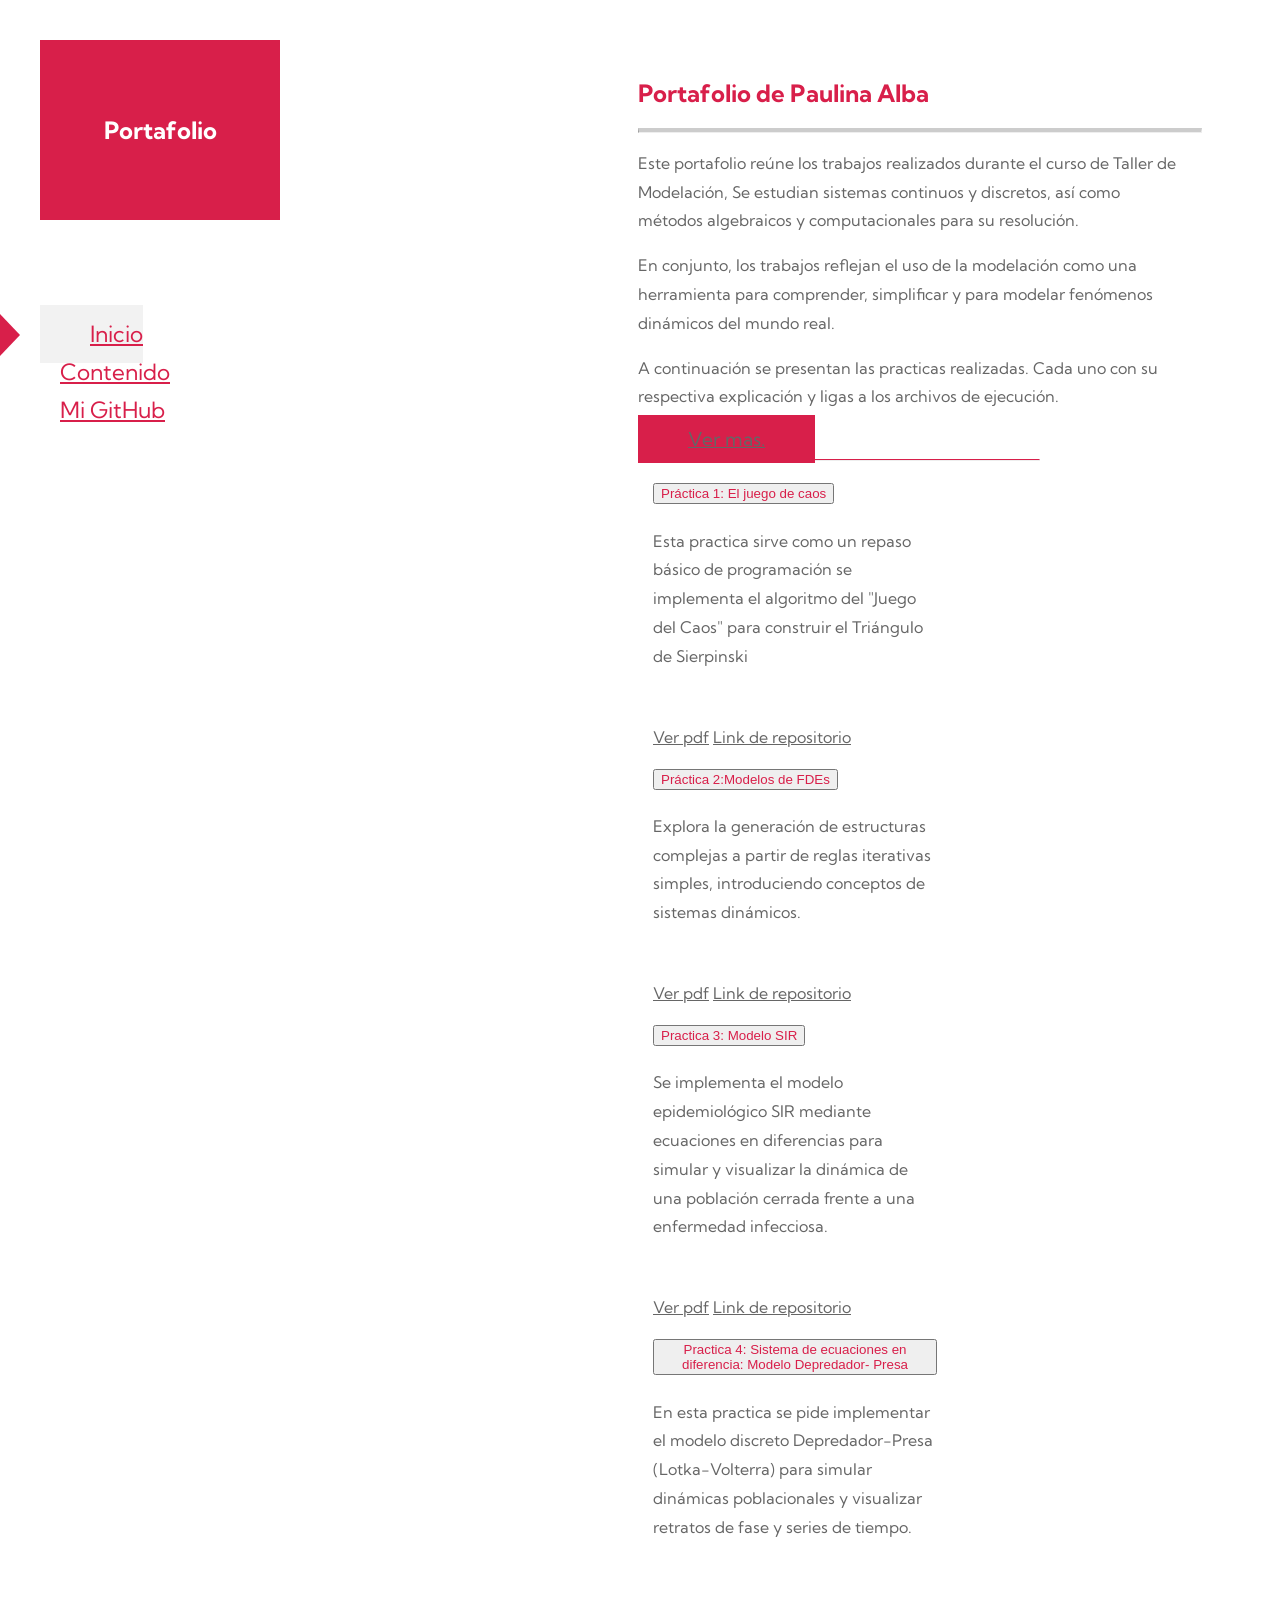
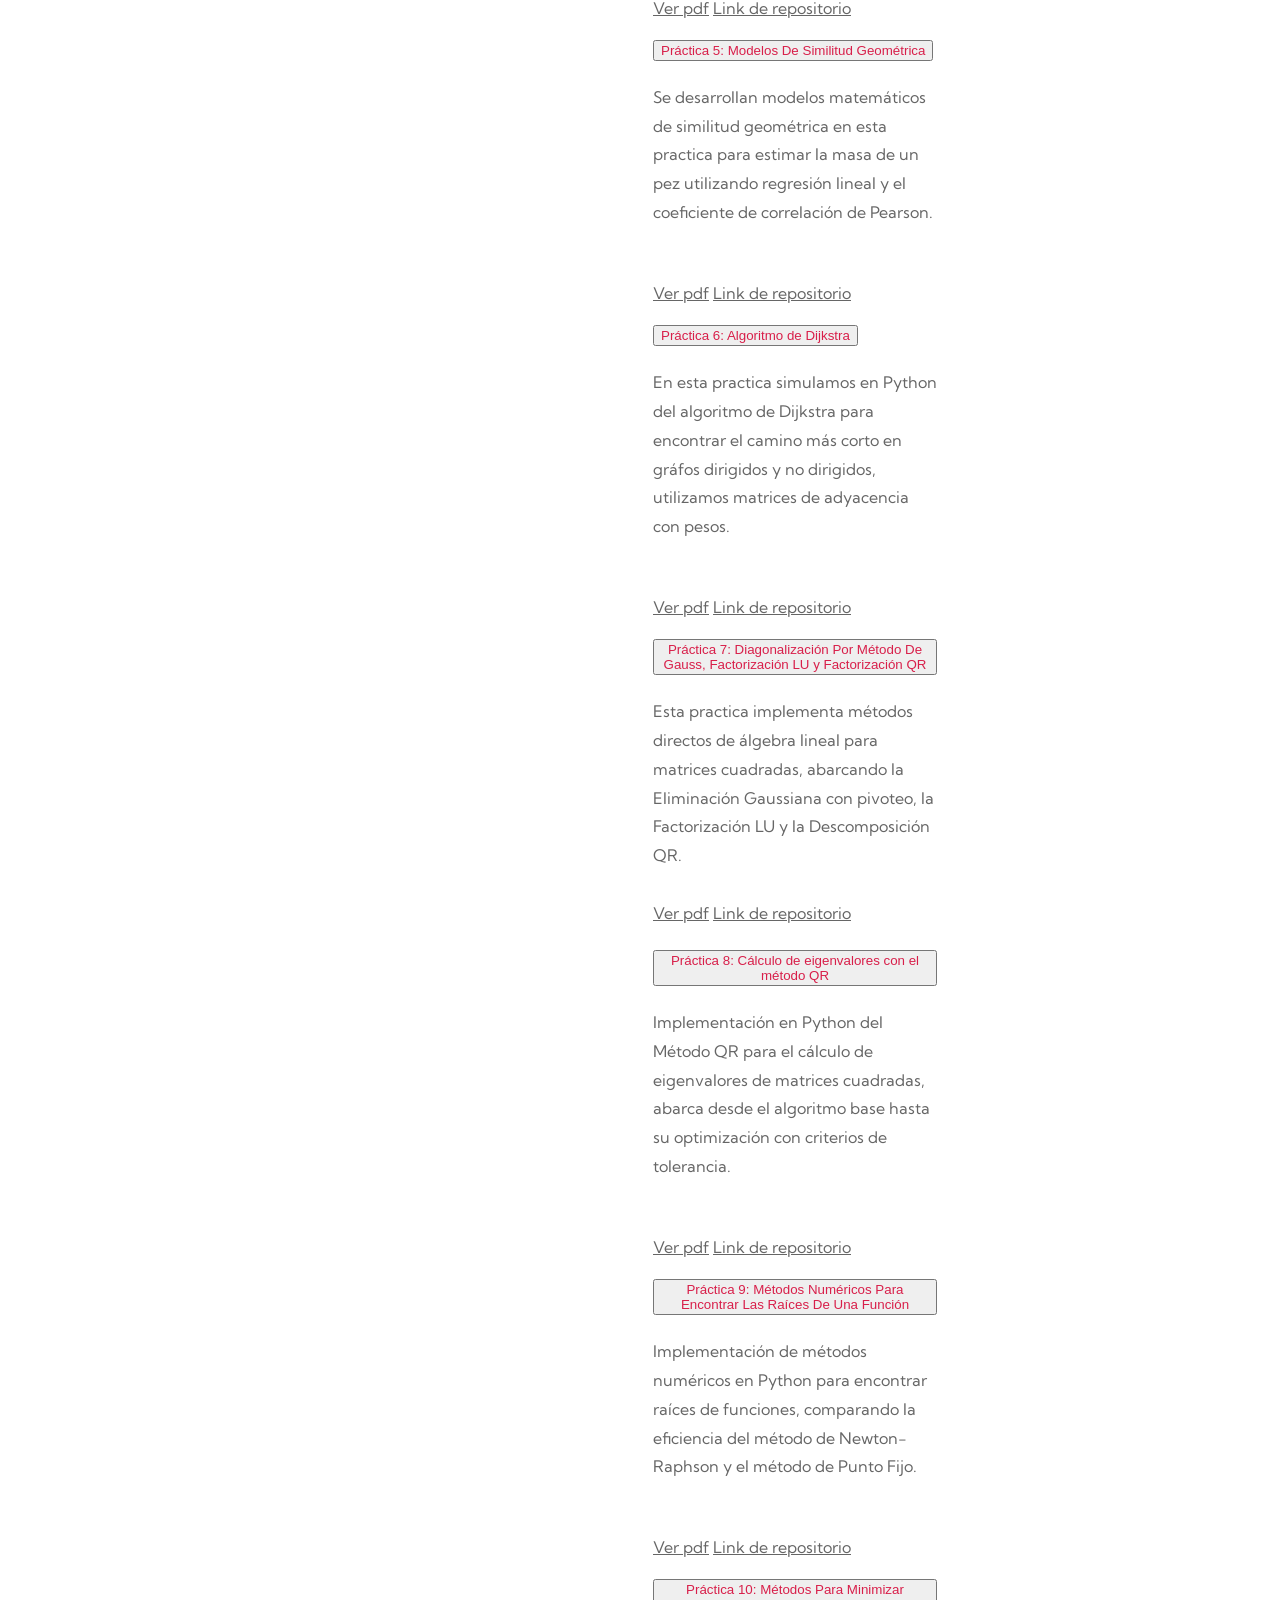
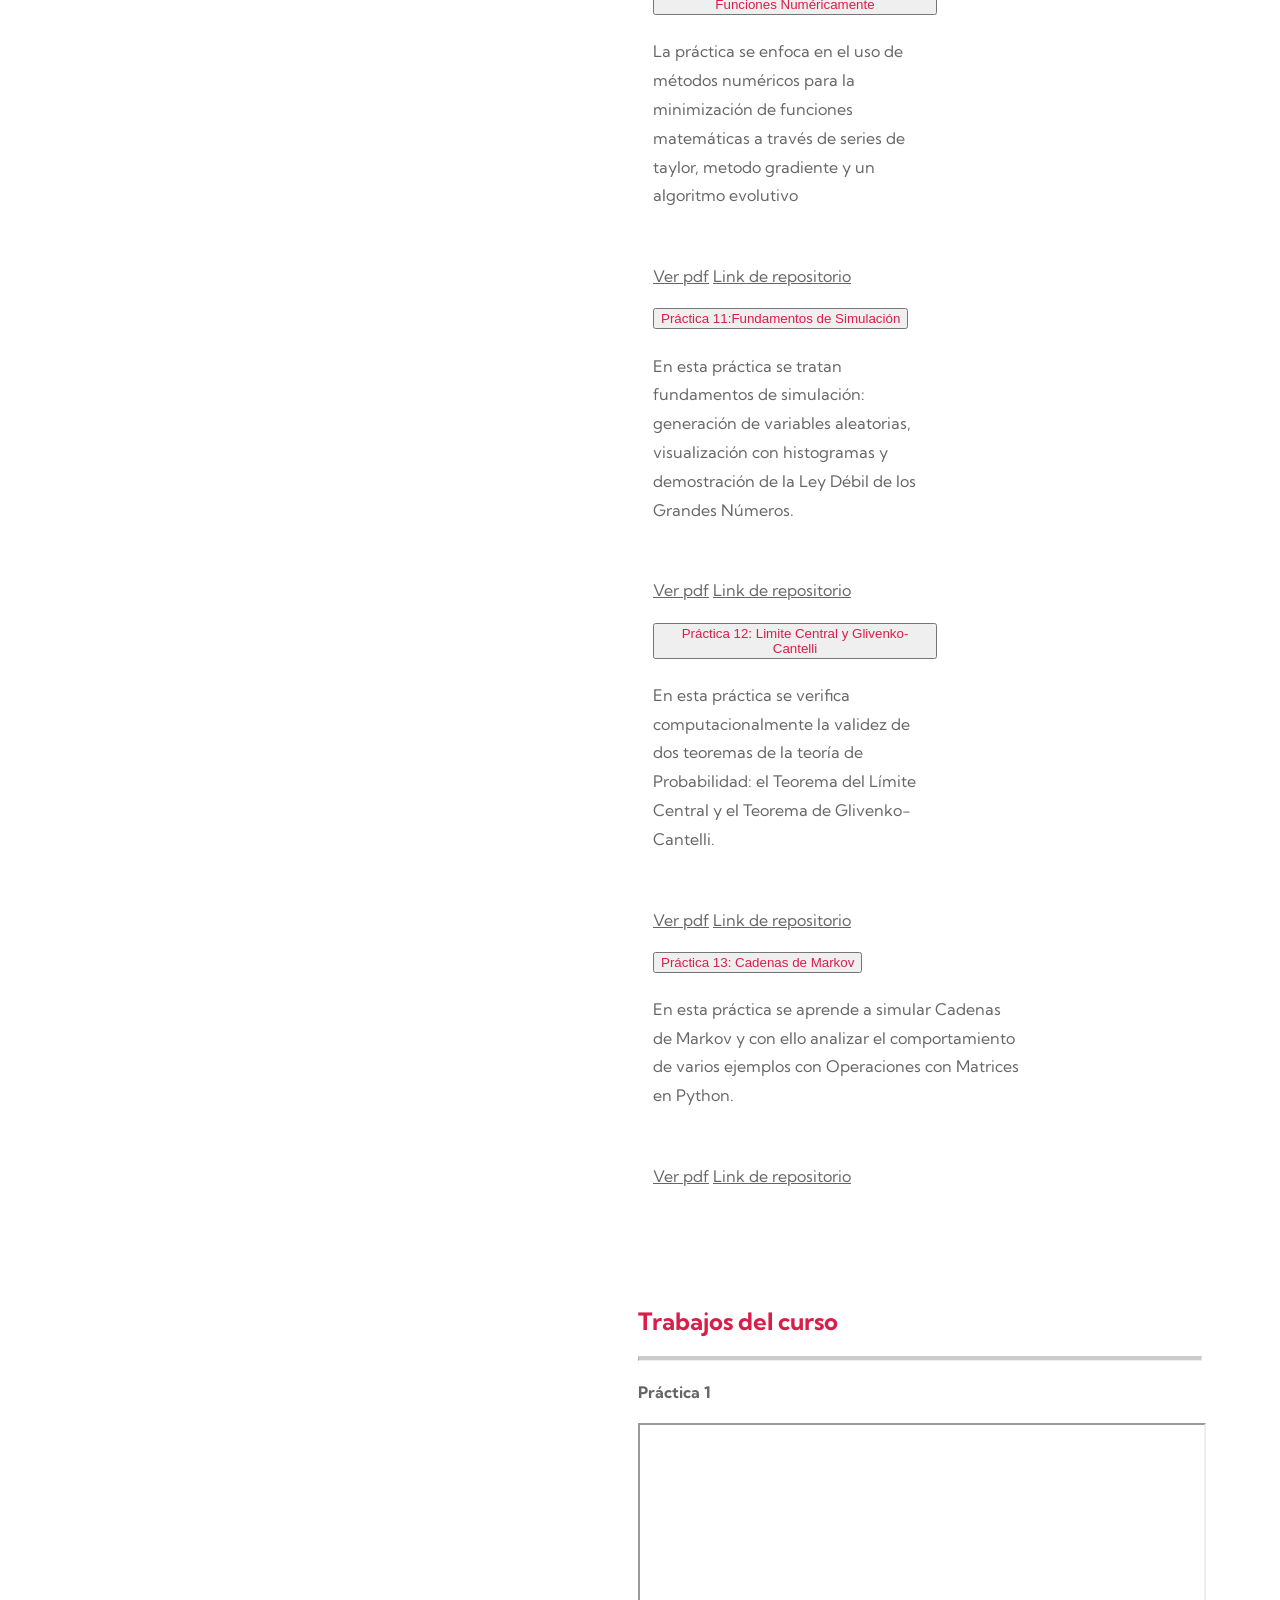
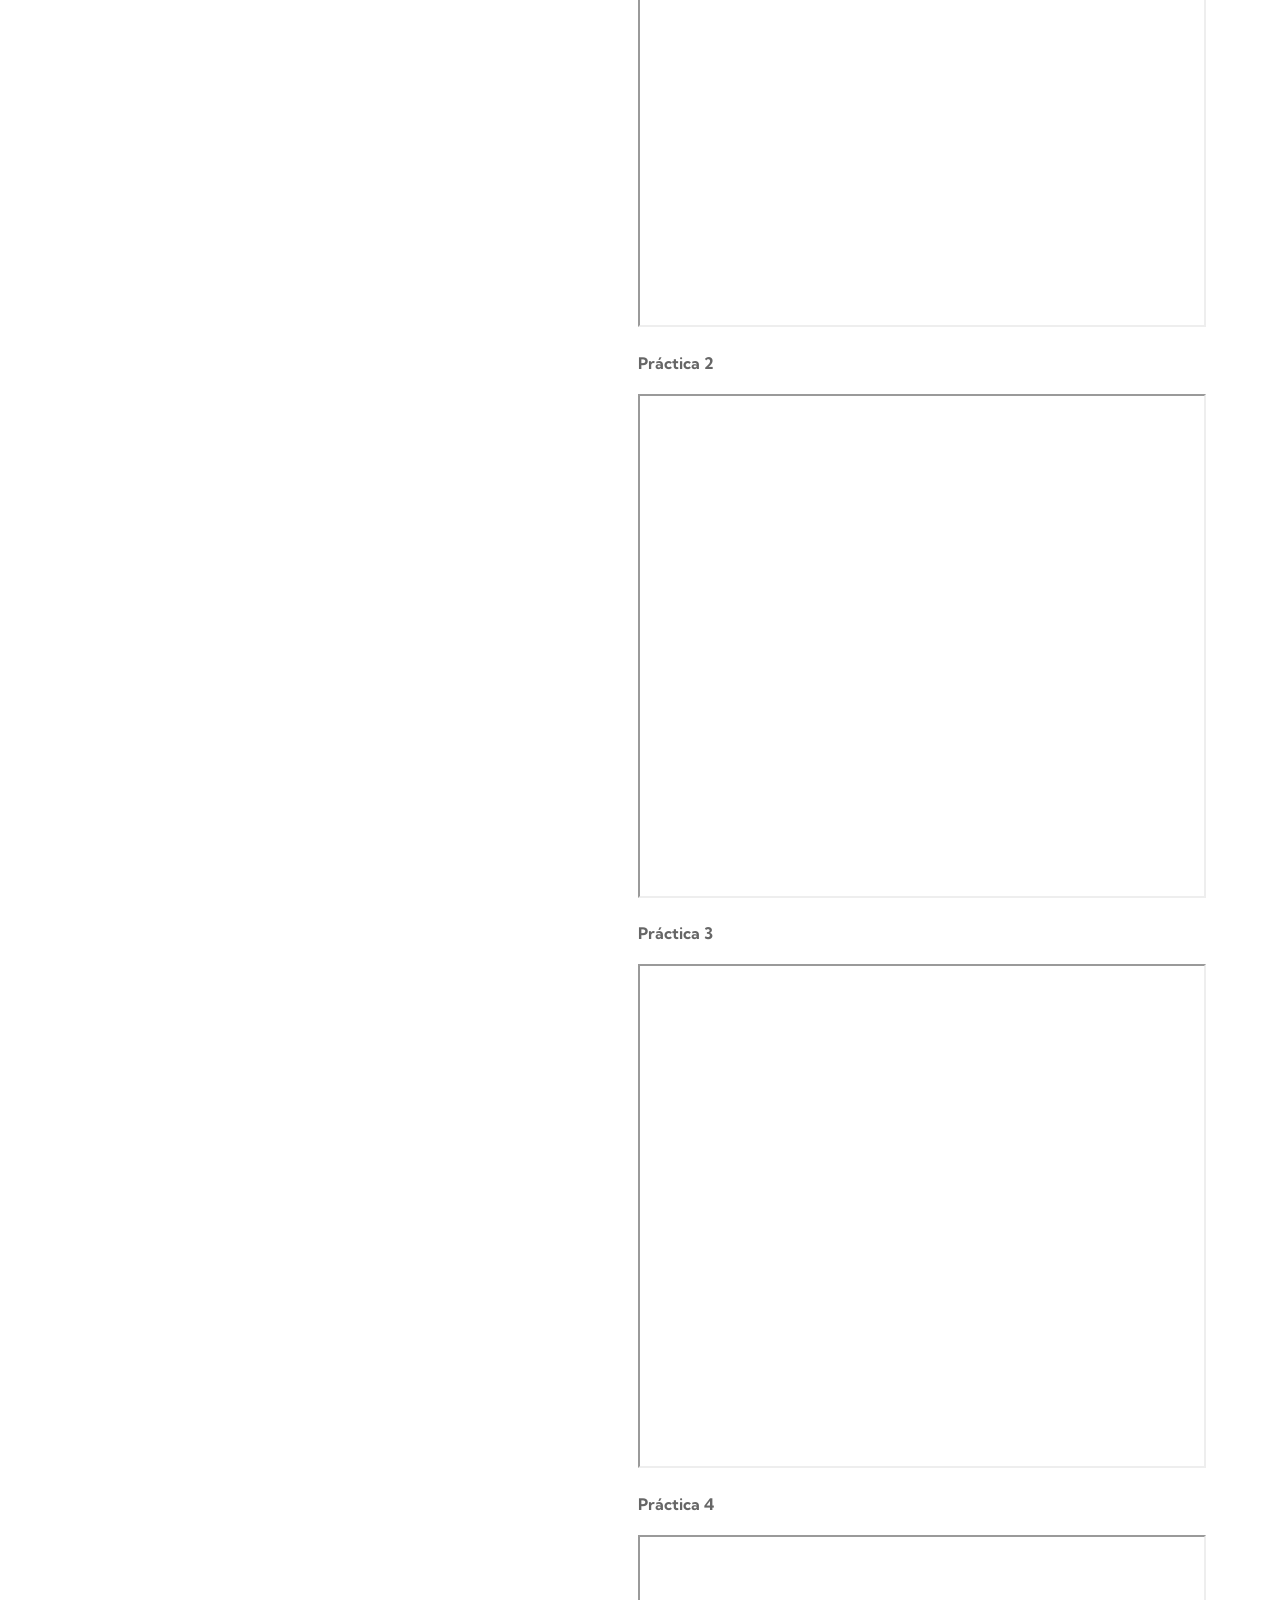
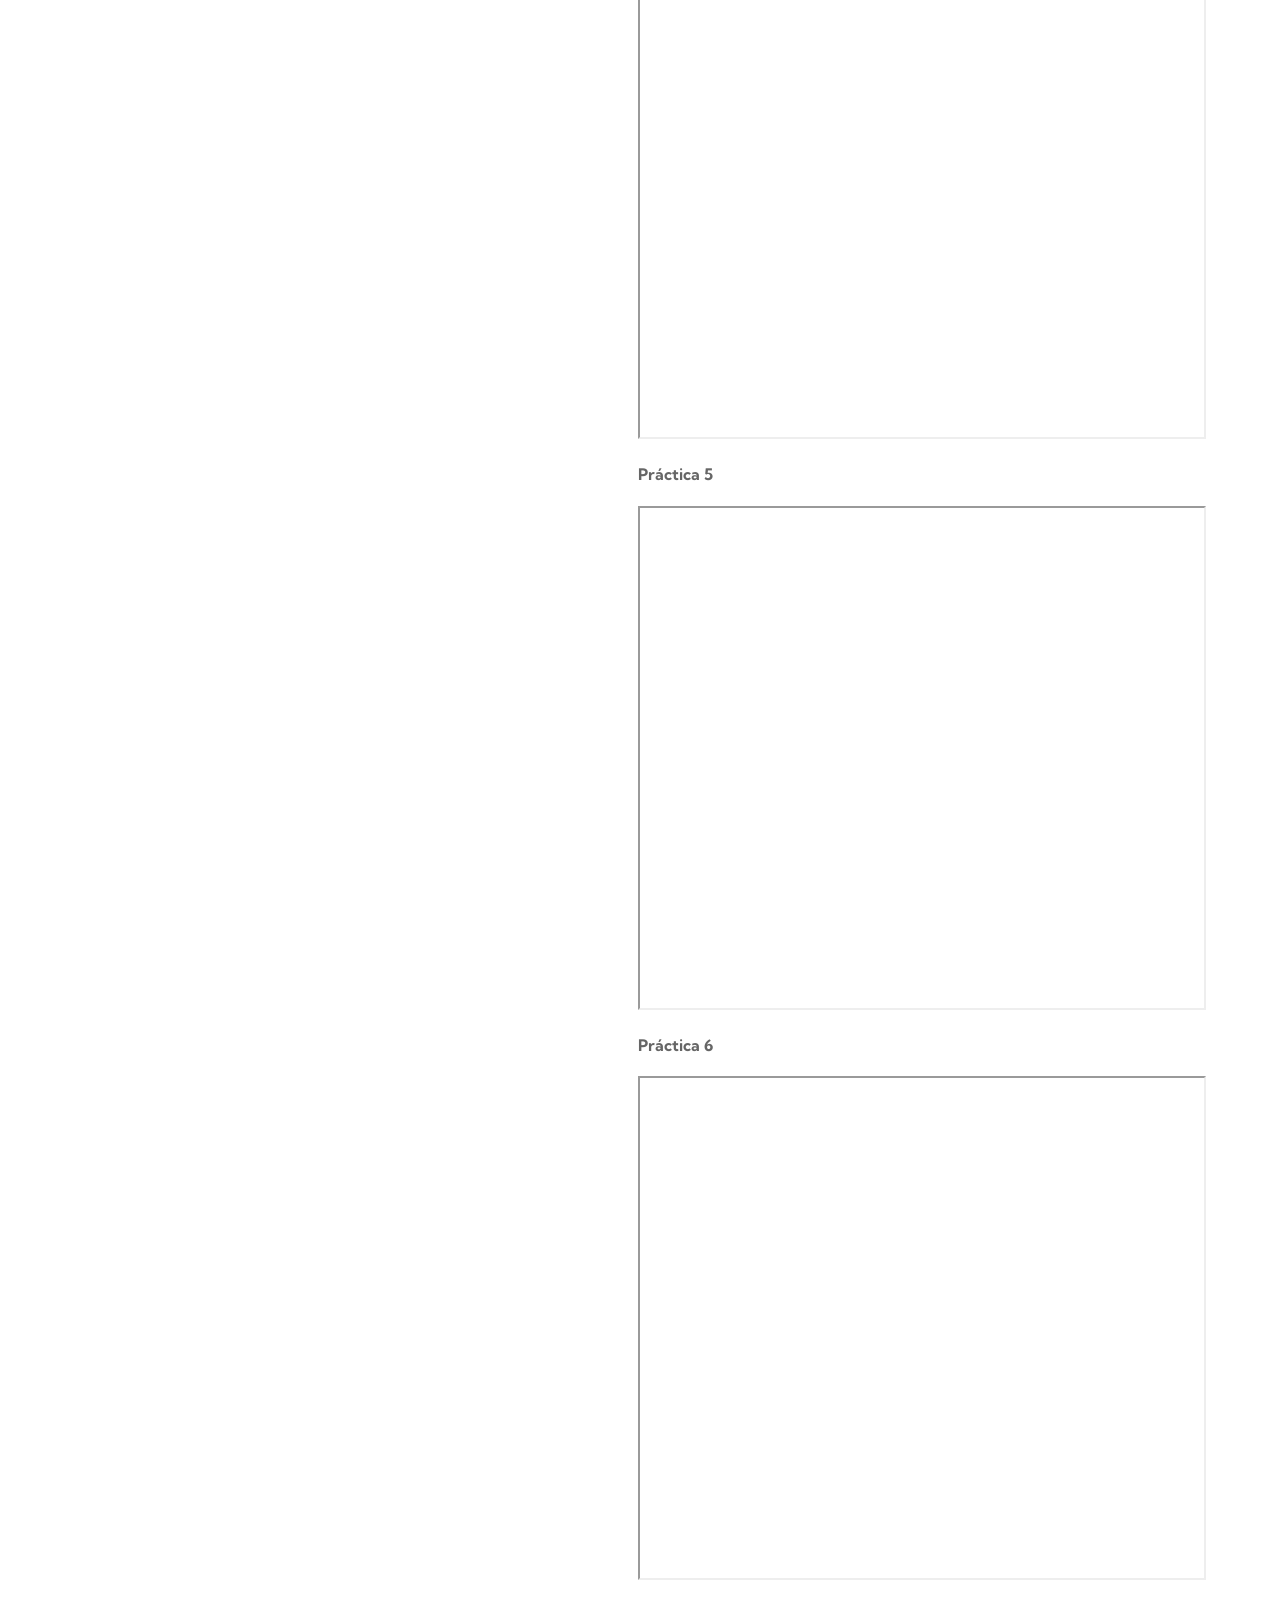
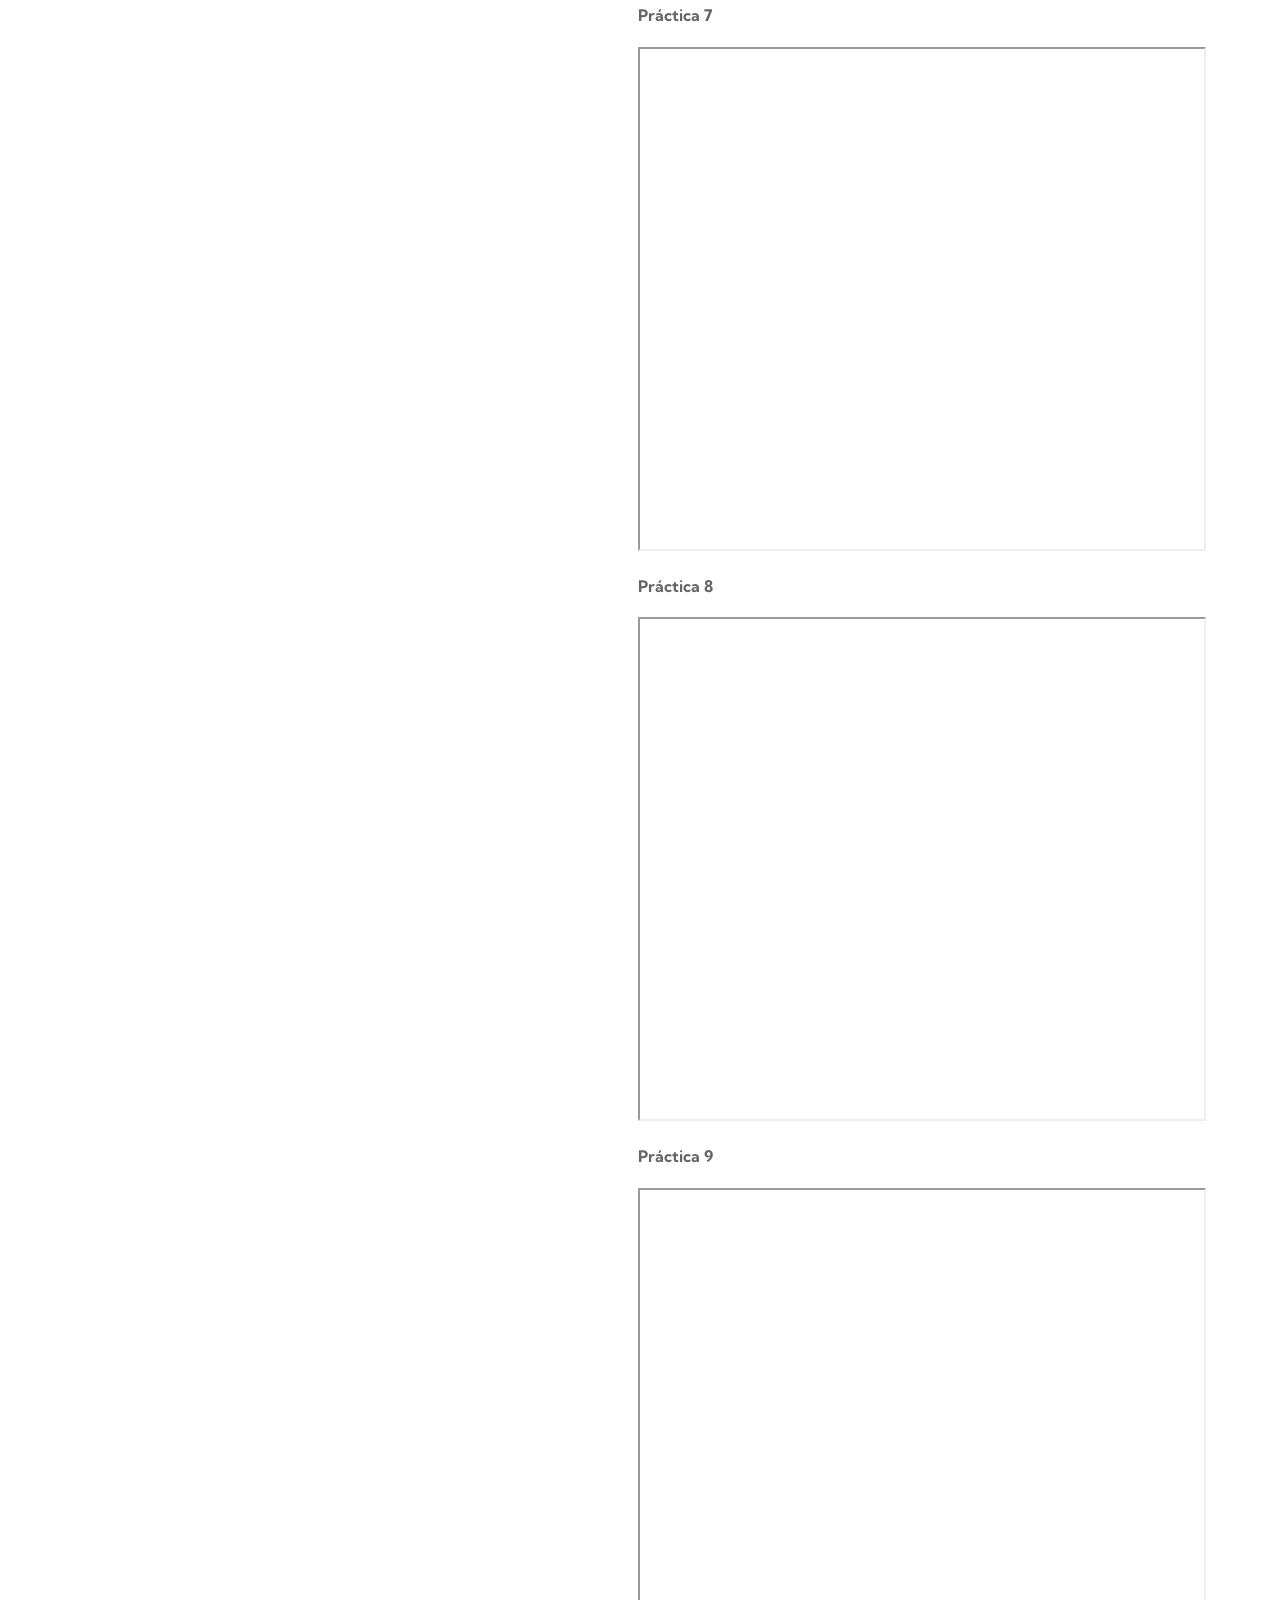
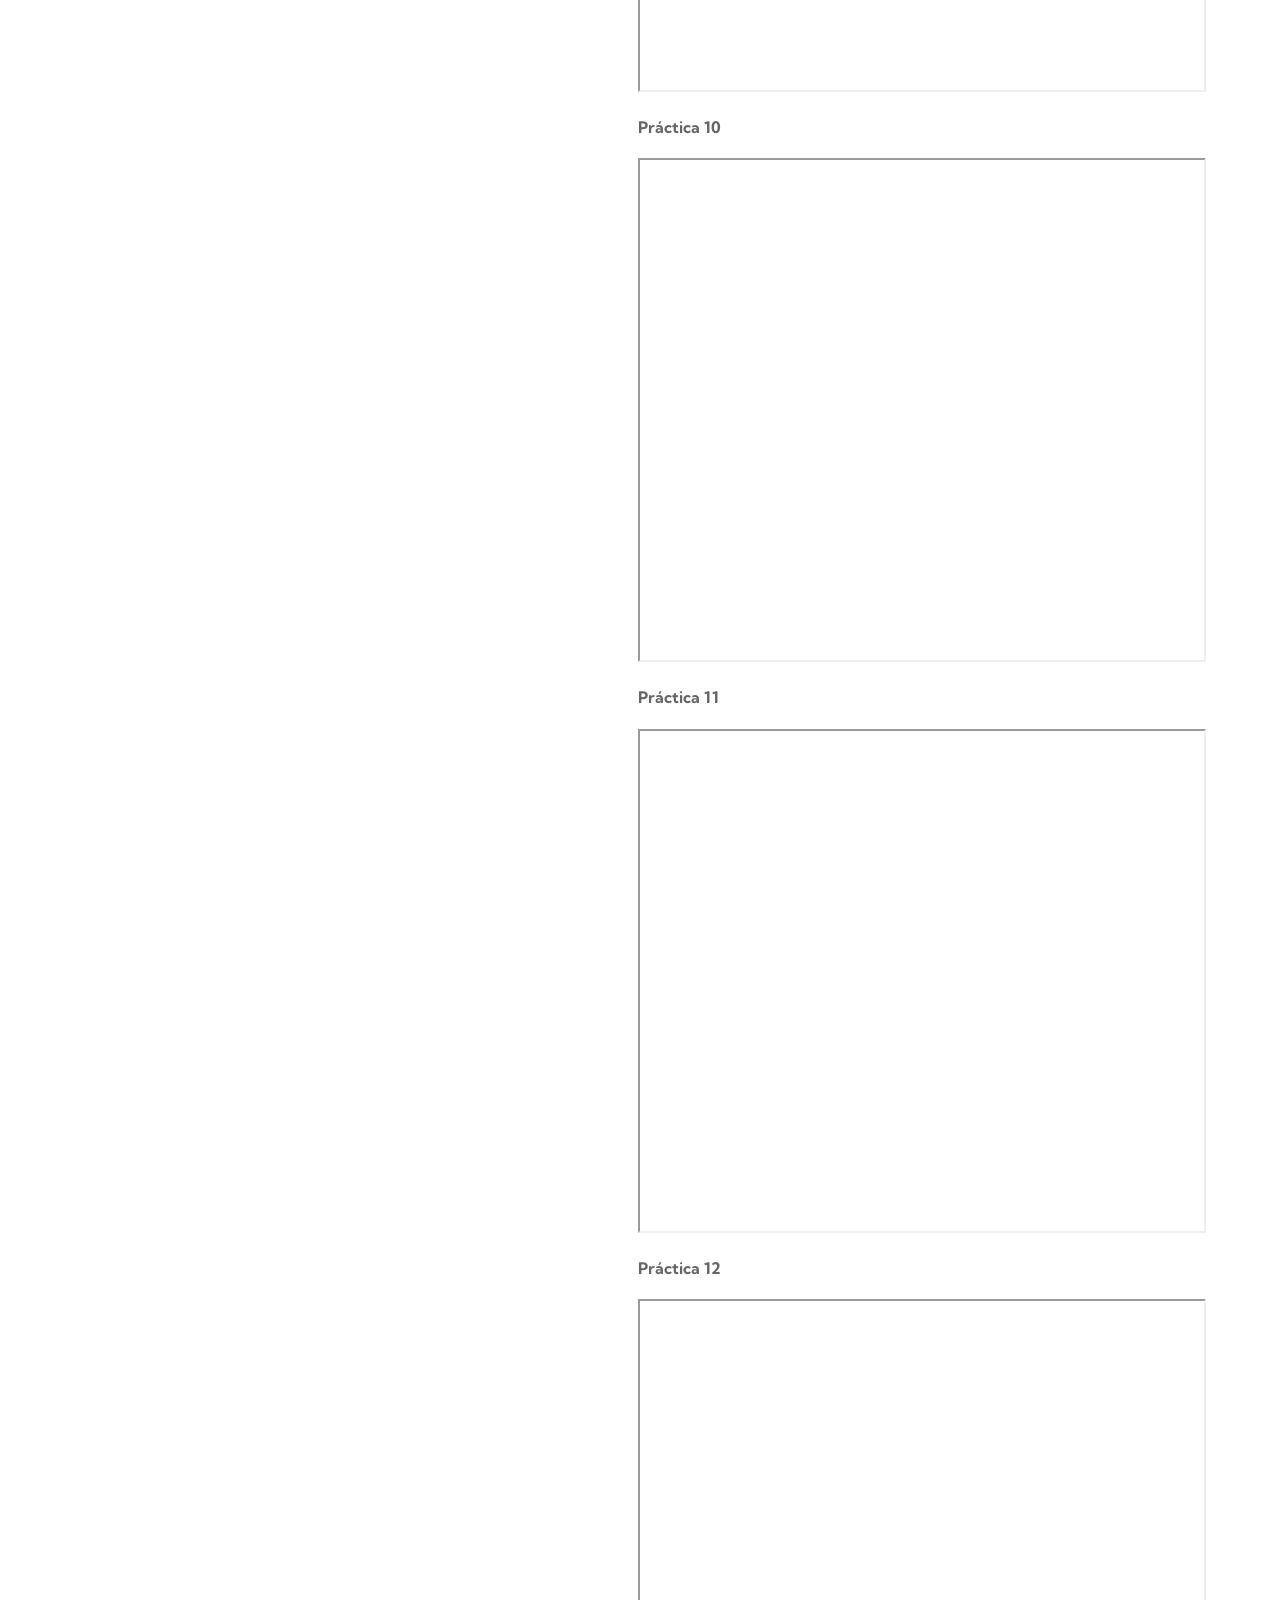
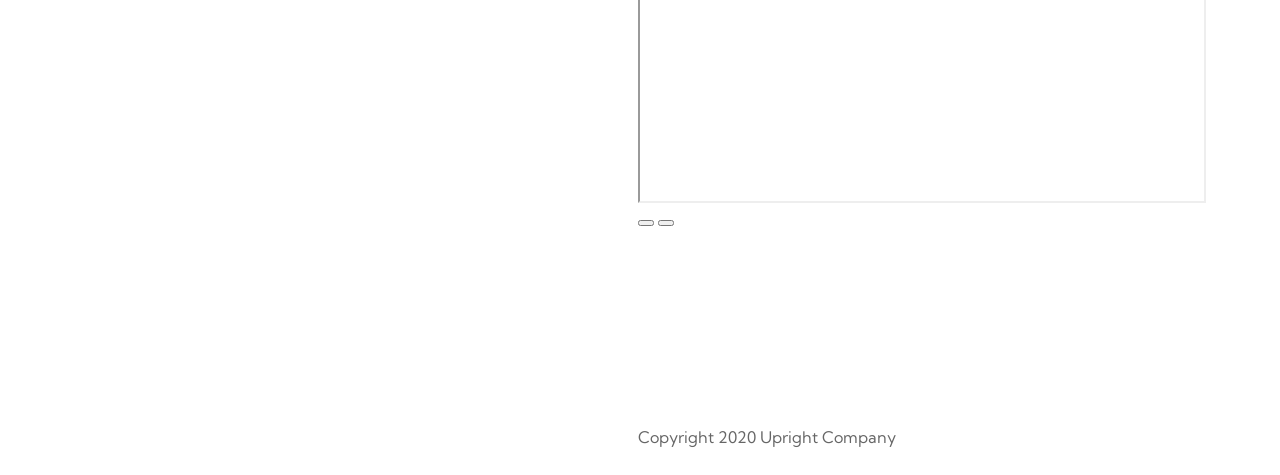
==== index.html @ 5f6e5b9b "Merge branch 'main' of https://github.com/albapaulina150-crypto/Portafolio_2026" ====
<!DOCTYPE html>
<html lang="en">
<head>
    <meta charset="UTF-8">
    <meta name="viewport" content="width=device-width, initial-scale=1.0">
    <title>Portafolio - Paulina Alba</title>
    <link href="https://fonts.googleapis.com/css2?family=Kumbh+Sans&display=swap" rel="stylesheet"> <!-- https://fonts.google.com/specimen/Kumbh+Sans -->
    <link rel="stylesheet" href="fontawesome/css/all.min.css">  <!-- https://fontawesome.com/-->  
    <link rel="stylesheet" href="magnific-popup.css">       <!-- https://dimsemenov.com/plugins/magnific-popup/ -->
    <link rel="stylesheet" href="bootstrap.min.css">        <!-- https://getbootstrap.com/ -->
    <link rel="stylesheet" href="slick/slick.min.css">          <!-- https://kenwheeler.github.io/slick/ -->
    <link rel="stylesheet" href="slick/slick-theme.css">
    <link rel="stylesheet" href="templatemo-upright.css">
<!--
    
TemplateMo 555 Upright

https://templatemo.com/tm-555-upright

-->
</head>
<body>    
    <div class="container-fluid">
        <div class="row">
            <!-- Leftside bar -->
            <div id="tm-sidebar" class="tm-sidebar"> 
                <nav class="tm-nav">
                    <button class="navbar-toggler" type="button" aria-label="Toggle navigation">
                        <i class="fas fa-bars"></i>
                    </button>
                    <div>
                        <div class="tm-brand-box">
                            <h1 class="tm-brand">Portafolio</h1>
                        </div>                
                        <ul id="tm-main-nav">
                            <li class="nav-item">                                
                                <a href="#home" class="nav-link current">
                                    <div class="triangle-right"></div>
                                    <i class="fas fa-home nav-icon"></i>
                                    Inicio
                                </a>
                            </li>
                            <li class="nav-item">
                                <a href="#about" class="nav-link">
                                    <div class="triangle-right"></div>
                                    <i class="fas fa-user-friends nav-icon"></i>
                                    Contenido
                                </a>
                            </li>                           
                            <li class="nav-item">
                                <a href="https://github.com/albapaulina150-crypto" class="nav-link external" target="_parent" rel="sponsored">
                                    <div class="triangle-right"></div>
                                    <i class="fas fa-external-link-alt nav-icon"></i>
                                    Mi GitHub
                                </a>
                            </li>
                        </ul>
                    </div>
                   
                </nav>
            </div>
            
            <div class="tm-main">
                <!-- Home section -->
                <div class="tm-section-wrap">
                    <div class="tm-parallax" data-parallax="scroll" data-image-src="img-crochet.jpg"></div>                   
                    <section id="home" class="tm-section">
                        <h2 class="tm-text-primary">Portafolio de Paulina Alba</h2>
                        <hr class="mb-5">
                        <div class="row">
                            <div class="col-lg-6 tm-col-home mb-4">
                                <div class="tm-text-container">
                                                         
                                    <p>
                                        Este portafolio reúne los trabajos realizados durante el curso de Taller de Modelación, 
                                        Se estudian sistemas continuos y discretos, así como métodos algebraicos y computacionales para su resolución. 
                        
                                    </p>
                                    <p>
                                        En conjunto, los trabajos reflejan el uso de la modelación como una 
                                        herramienta para comprender, simplificar y para modelar fenómenos dinámicos del mundo real.
                                    </p>
                                </div>                                
                            </div>
                            <div class="col-lg-6 tm-col-home mb-4">
                                <div class="tm-text-container">
                                                                     
                                    <p>
                                       A continuación se presentan las practicas realizadas. 
                                       Cada uno con su respectiva explicación y ligas a los archivos de ejecución.
                                
                                    </p>
                                    <div class="text-right">
                                        <a href="#about" class="btn btn-primary tm-btn-primary">Ver mas.</a>
                                    </div>                                    
                                </div>
                            </div>
                        </div>
                        <!-- Accordion/Prácticas -->
                        <hr class="tm-hr-short mb-5">
                        <div class="row tm-row-home">                            
                            <div class="tm-col-home tm-col-home-l">
                                <div id="accordion">
                                    <div class="card mb-4">
                                        <div class="card-body">
                                            
                                            <h5 class="card-title">
                                                <button class="btn p-0 tm-text-primary text-decoration-none shadow-none" 
                                                        data-bs-toggle="collapse" 
                                                        data-bs-target="#collapseOne" 
                                                        aria-expanded="false" 
                                                        aria-controls="collapseOne">
                                                    Práctica 1: El juego de caos
                                                </button>
                                            </h5>

                                            <div id="collapseOne" class="collapse">
                                                <p class="card-text">
                                                    Esta practica sirve como un repaso básico de programación se implementa el algoritmo del "Juego del Caos" 
                                                    para construir el Triángulo de Sierpinski
                                                </p>


                                                <br><br>

                                                <a href="#about" class="card-link">Ver pdf</a>
                                                <a href="https://github.com/albapaulina150-crypto/practica1_equipopau.git" target="_blank" class="card-link">Link de repositorio</a>
                                            </div>

                                        </div>
                                    </div>
                                                                        <div class="card mb-4">
                                        <div class="card-body">
                                            
                                            <h5 class="card-title">
                                                <button class="btn p-0 tm-text-primary text-decoration-none shadow-none" 
                                                        data-bs-toggle="collapse" 
                                                        data-bs-target="#collapseTwo" 
                                                        aria-expanded="false" 
                                                        aria-controls="collapseTwo">
                                                    Práctica 2:Modelos de FDEs
                                                </button>
                                            </h5>

                                            <div id="collapseTwo" class="collapse">
                                                <p class="card-text">
                                                    Explora la generación de estructuras complejas a partir de reglas iterativas simples, 
                                                    introduciendo conceptos de sistemas dinámicos.
                                                </p>


                                                <br><br>

                                                <a href="#about" class="card-link">Ver pdf</a>
                                                <a href="https://github.com/albapaulina150-crypto/practica02.git" target="_blank" class="card-link">Link de repositorio</a>
                                            </div>

                                        </div>
                                    </div>
                                                                        <div class="card mb-4">
                                        <div class="card-body">
                                            
                                            <h5 class="card-title">
                                                <button class="btn p-0 tm-text-primary text-decoration-none shadow-none" 
                                                        data-bs-toggle="collapse" 
                                                        data-bs-target="#collapseThree" 
                                                        aria-expanded="false" 
                                                        aria-controls="collapseThree">
                                                    Practica 3: Modelo SIR

                                                </button>
                                            </h5>

                                            <div id="collapseThree" class="collapse">
                                                <p class="card-text">
                                                    Se implementa el modelo epidemiológico SIR mediante ecuaciones en diferencias 
                                                    para simular y visualizar la dinámica de una población cerrada frente a una enfermedad infecciosa.
                                                </p>


                                                <br><br>

                                                <a href="#about" class="card-link">Ver pdf</a>
                                                <a href="https://github.com/albapaulina150-crypto/practica03_pauleosauljose.git" target="_blank" class="card-link">Link de repositorio</a>
                                            </div>

                                        </div>
                                    </div>
                                                                        <div class="card mb-4">
                                        <div class="card-body">
                                            
                                            <h5 class="card-title">
                                                <button class="btn p-0 tm-text-primary text-decoration-none shadow-none" 
                                                        data-bs-toggle="collapse" 
                                                        data-bs-target="#collapseFour" 
                                                        aria-expanded="false" 
                                                        aria-controls="collapseFour">
                                                    Practica 4: Sistema de ecuaciones en diferencia: Modelo Depredador- Presa

                                                </button>
                                            </h5>

                                            <div id="collapseFour" class="collapse">
                                                <p class="card-text">
                                                    En esta practica se pide implementar el modelo discreto Depredador-Presa (Lotka-Volterra) para simular dinámicas poblacionales y visualizar retratos de fase y series de tiempo.
                                                </p>


                                                <br><br>

                                                <a href="#about" class="card-link">Ver pdf</a>
                                                <a href="https://github.com/citlalminatzin/04-lotka-volterra-pau-leo-y-saul.git" target="_blank" class="card-link">Link de repositorio</a>
                                            </div>

                                        </div>
                                    </div>
                                                                        <div class="card mb-4">
                                        <div class="card-body">
                                            
                                            <h5 class="card-title">
                                                <button class="btn p-0 tm-text-primary text-decoration-none shadow-none" 
                                                        data-bs-toggle="collapse" 
                                                        data-bs-target="#collapseFive" 
                                                        aria-expanded="false" 
                                                        aria-controls="collapseFive">
                                                    Práctica 5: Modelos De Similitud Geométrica
                                                </button>
                                            </h5>

                                            <div id="collapseFive" class="collapse">
                                                <p class="card-text">
                                                   Se desarrollan modelos matemáticos de similitud geométrica en esta practica para estimar la masa de un pez
                                                    utilizando regresión lineal y el coeficiente de correlación de Pearson.
                                                </p>


                                                <br><br>

                                                <a href="#about" class="card-link">Ver pdf</a>
                                                <a href="https://github.com/citlalminatzin/05-go-fish-pau-leo-y-saul.git" target="_blank" class="card-link">Link de repositorio</a>
                                            </div>

                                        </div>
                                    </div>
                                                                        <div class="card mb-4">
                                        <div class="card-body">
                                            
                                            <h5 class="card-title">
                                                <button class="btn p-0 tm-text-primary text-decoration-none shadow-none" 
                                                        data-bs-toggle="collapse" 
                                                        data-bs-target="#collapseSix" 
                                                        aria-expanded="false" 
                                                        aria-controls="collapseSix">
                                                    Práctica 6: Algoritmo de Dijkstra
                                                </button>
                                            </h5>

                                            <div id="collapseSix" class="collapse">
                                                <p class="card-text">
                                                    En esta practica simulamos en Python del algoritmo de Dijkstra para encontrar el camino más corto en gráfos dirigidos y no dirigidos,
                                                     utilizamos matrices de adyacencia con pesos.
                                                </p>


                                                <br><br>

                                                <a href="#about" class="card-link">Ver pdf</a>
                                                <a href="https://github.com/citlalminatzin/06-dijkstra-equipo_mapache.git" target="" class="card-link">Link de repositorio</a>
                                            </div>

                                        </div>
                                    </div>
                                                                        <div class="card mb-4">
                                        <div class="card-body">
                                            <h5 class="card-title">
                                                <button class="btn p-0 tm-text-primary text-decoration-none shadow-none" 
                                                        data-bs-toggle="collapse" 
                                                        data-bs-target="#collapseSeven" 
                                                        aria-expanded="false" 
                                                        aria-controls="collapseSeven">
                                                    Práctica 7: Diagonalización Por Método De Gauss, Factorización LU y
                                                        Factorización QR
                                                </button>
                                            </h5>

                                            <div id="collapseSeven" class="collapse">
                                                <p class="card-text">
                                                    Esta practica implementa métodos directos de álgebra lineal para matrices cuadradas,
                                                     abarcando la Eliminación Gaussiana con pivoteo, la Factorización LU y la Descomposición QR.


                                                <br><br>

                                                <a href="#about" class="card-link">Ver pdf</a>
                                                <a href="https://github.com/citlalminatzin/07-linalg-equipo_mapache.git" target="_blank" class="card-link">Link de repositorio</a>
                                            </div>

                                        </div>
                                    </div>
                                                                        <div class="card mb-4">
                                        <div class="card-body">
                                            
                                            <h5 class="card-title">
                                                <button class="btn p-0 tm-text-primary text-decoration-none shadow-none" 
                                                        data-bs-toggle="collapse" 
                                                        data-bs-target="#collapseEight" 
                                                        aria-expanded="false" 
                                                        aria-controls="collapseEight">
                                                    Práctica 8: Cálculo de eigenvalores con el método QR
                                                </button>
                                            </h5>

                                            <div id="collapseEight" class="collapse">
                                                <p class="card-text">
                                                    
                                                    Implementación en Python del Método QR para el cálculo de eigenvalores de matrices cuadradas,
                                                     abarca desde el algoritmo base hasta su optimización con criterios de tolerancia.
                                                </p>


                                                <br><br>

                                                <a href="#about" class="card-link">Ver pdf</a>
                                                <a href="https://github.com/citlalminatzin/09-qr-equipo_mapache.git" target="_blank" class="card-link">Link de repositorio</a>
                                            </div>

                                        </div>
                                    </div>
                                                                        <div class="card mb-4">
                                        <div class="card-body">
                                            
                                            <h5 class="card-title">
                                                <button class="btn p-0 tm-text-primary text-decoration-none shadow-none" 
                                                        data-bs-toggle="collapse" 
                                                        data-bs-target="#collapseNine" 
                                                        aria-expanded="false" 
                                                        aria-controls="collapseNine">
                                                    Práctica 9: Métodos Numéricos Para Encontrar Las Raíces De Una Función
                                                        
                                                </button>
                                            </h5>

                                            <div id="collapseNine" class="collapse">
                                                <p class="card-text">
                                                    Implementación de métodos numéricos en Python para encontrar raíces de funciones, 
                                                    comparando la eficiencia del método de Newton-Raphson y el método de Punto Fijo.
                                                </p>


                                                <br><br>

                                                <a href="#about" class="card-link">Ver pdf</a>
                                                <a href=https://github.com/citlalminatzin/09-newton-raphson-equipo_mapache.git target="_blank" class="card-link">Link de repositorio</a>
                                            </div>

                                        </div>
                                    </div>
                                                                        <div class="card mb-4">
                                        <div class="card-body">
                                            
                                            <h5 class="card-title">
                                                <button class="btn p-0 tm-text-primary text-decoration-none shadow-none" 
                                                        data-bs-toggle="collapse" 
                                                        data-bs-target="#collapseTen" 
                                                        aria-expanded="false" 
                                                        aria-controls="collapseTen">
                                                    Práctica 10: Métodos Para Minimizar Funciones Numéricamente
                                                </button>
                                            </h5>

                                            <div id="collapseTen" class="collapse">
                                                <p class="card-text">
                                                    La práctica se enfoca en el uso de métodos numéricos para la minimización de funciones matemáticas a través de series de taylor,
                                                     metodo gradiente y un algoritmo evolutivo 
                                                </p>


                                                <br><br>

                                                <a href="#about" class="card-link">Ver pdf</a>
                                                <a href="https://github.com/citlalminatzin/practica10-equipo-mapache.git" target="_blank"class="card-link">Link de repositorio</a>
                                            </div>

                                        </div>
                                    </div>
                                                                        <div class="card mb-4">
                                        <div class="card-body">
                                            
                                            <h5 class="card-title">
                                                <button class="btn p-0 tm-text-primary text-decoration-none shadow-none" 
                                                        data-bs-toggle="collapse" 
                                                        data-bs-target="#collapseEleven" 
                                                        aria-expanded="false" 
                                                        aria-controls="collapseEleven">
                                                    Práctica 11:Fundamentos de Simulación
                                                </button>
                                            </h5>

                                            <div id="collapseEleven" class="collapse">
                                                <p class="card-text">
                                                    En esta práctica se tratan fundamentos de simulación: generación de variables aleatorias, 
                                                    visualización con histogramas y demostración de la Ley Débil de los Grandes Números.
                                                </p>


                                                <br><br>

                                                <a href="#about" class="card-link">Ver pdf</a>
                                                <a href="https://github.com/citlalminatzin/11-simulation-pau.git" target="_blank"class="card-link">Link de repositorio</a>
                                            </div>

                                        </div>
                                    </div>
                                    </div>
                                                                        <div class="card mb-4">
                                        <div class="card-body">
                                            
                                            <h5 class="card-title">
                                                <button class="btn p-0 tm-text-primary text-decoration-none shadow-none" 
                                                        data-bs-toggle="collapse" 
                                                        data-bs-target="#collapseTwelve" 
                                                        aria-expanded="false" 
                                                        aria-controls="collapseTwelve">
                                                    Práctica 12: Limite Central y Glivenko-Cantelli
                                                </button>
                                            </h5>

                                            <div id="collapseTwelve" class="collapse">
                                                <p class="card-text">
                                                    En esta práctica se verifica computacionalmente la validez de dos teoremas de la
                                                    teoría de Probabilidad: el Teorema del Límite Central y el Teorema de Glivenko-Cantelli.
                                                </p>


                                                <br><br>

                                                <a href="#about" class="card-link">Ver pdf</a>
                                                <a href="https://github.com/citlalminatzin/12-cdf-pauauau420p.git" target="_blank"="card-link">Link de repositorio</a>
                                            </div>

                                        </div>
                                    </div>
                                    </div>
                                                                        <div class="card mb-4" style="width: 23rem;">
                                        <div class="card-body">
                                            
                                            <h5 class="card-title">
                                                <button class="btn p-0 tm-text-primary text-decoration-none shadow-none" 
                                                        data-bs-toggle="collapse" 
                                                        data-bs-target="#collapseThirteen" 
                                                        aria-expanded="false" 
                                                        aria-controls="collapseThirteen">
                                                    Práctica 13: Cadenas de Markov
                                                </button>
                                            </h5>

                                            <div id="collapseThirteen" class="collapse">
                                                <p class="card-text">
                                                    En esta práctica se aprende a simular Cadenas de Markov y con ello analizar el
                                                    comportamiento de varios ejemplos con Operaciones con Matrices en Python.

                                                </p>


                                                <br><br>

                                                <a href="#about" class="card-link">Ver pdf</a>
                                                <a href="https://github.com/citlalminatzin/13-markov-chains-pauauau420p" target="_blank" class="card-link">Link de repositorio</a>
                                            </div>

                                        </div>
                                    </div>
                                    
                                                  
                                </div>
                            </div>
                            
                        </div>
                    </section>
                    
                </div>






                <!-- About section -->
                <div class="tm-section-wrap">
                    <div class="tm-parallax" data-parallax="scroll" data-image-src="img-crochet.jpg"></div>
                    <section id="about" class="tm-section">
                        <h2 class="tm-text-primary">Trabajos del curso</h2>
                        <hr class="mb-5">
                    
                        <div class="mt-5">

                            <div id="carouselExampleSlidesOnly" class="carousel slide">

                                <div class="carousel-inner">

                                    <div class="carousel-item active text-center">
                                        <h4>Práctica 1</h4>
                                        <iframe src="Practica01.pdf" width="100%" height="500px"></iframe>
                                    </div>

                                    <div class="carousel-item text-center">
                                        <h4>Práctica 2</h4>
                                        <iframe src="Practica02.pdf" width="100%" height="500px"></iframe>
                                    </div>

                                    <div class="carousel-item text-center">
                                        <h4>Práctica 3</h4>
                                        <iframe src="Practica03.pdf" width="100%" height="500px"></iframe>
                                    </div>

                                    <div class="carousel-item text-center">
                                        <h4>Práctica 4</h4>
                                        <iframe src="Practica04.pdf" width="100%" height="500px"></iframe>
                                    </div>

                                    <div class="carousel-item text-center">
                                        <h4>Práctica 5</h4>
                                        <iframe src="Practica05.pdf" width="100%" height="500px"></iframe>
                                    </div>
                                    <div class="carousel-item text-center">
                                        <h4>Práctica 6</h4>     
                                        <iframe src="Practica06.pdf" width="100%" height="500px"></iframe>
                                    </div>
                                    <div class="carousel-item text-center">
                                        <h4>Práctica 7</h4>     
                                        <iframe src="Practica07.pdf" width="100%" height="500px"></iframe>
                                    </div>
                                    <div class="carousel-item text-center">
                                        <h4>Práctica 8</h4>     
                                        <iframe src="Practica08.pdf" width="100%" height="500px"></iframe>
                                    </div>
                                    <div class="carousel-item text-center">
                                        <h4>Práctica 9</h4>     
                                        <iframe src="Practica09.pdf" width="100%" height="500px"></iframe>
                                    </div>
                                    <div class="carousel-item text-center">
                                        <h4>Práctica 10</h4>     
                                        <iframe src="Practica10.pdf" width="100%" height="500px"></iframe>
                                    </div>
                                    <div class="carousel-item text-center">
                                        <h4>Práctica 11</h4>     
                                        <iframe src="Practica11.pdf" width="100%" height="500px"></iframe>
                                    </div>
                                    <div class="carousel-item text-center">
                                        <h4>Práctica 12</h4>     
                                        <iframe src="Practica12.pdf" width="100%" height="500px"></iframe>
                                    </div>

                                    
                                </div>

                                <button class="carousel-control-prev" type="button" data-bs-target="#carouselExampleSlidesOnly" data-bs-slide="prev">
                                    <span class="carousel-control-prev-icon"></span>
                                </button>
                                <button class="carousel-control-next" type="button" data-bs-target="#carouselExampleSlidesOnly" data-bs-slide="next">
                                    <span class="carousel-control-next-icon"></span>
                                </button>

                            </div>
                        </div>
                        

                    </section>
                </div>

                

                <!-- Copyright -->                
                <div class="tm-section-wrap tm-copyright row">
                    <div class="col-12">
                        <div class="text-right">
                            Copyright 2020 Upright Company
                        </div> 
                    </div>
                </div>                 
            </div> <!-- .tm-main -->                      
        </div> <!-- .row -->
    </div> <!-- .container-fluid -->
    <script src="js/jquery-3.4.1.min.js"></script>          <!-- https://jquery.com/ -->
    <script src="js/jquery.singlePageNav.min.js"></script>  <!-- https://github.com/ChrisWojcik/single-page-nav -->
    <script src="js/parallax/parallax.min.js"></script>     <!-- https://pixelcog.github.io/parallax.js/ -->
    <script src="js/imagesloaded.pkgd.min.js"></script>     <!-- https://imagesloaded.desandro.com/ -->
    <script src="js/isotope.pkgd.min.js"></script>          <!-- https://isotope.metafizzy.co/ -->
    <script src="js/jquery.magnific-popup.min.js"></script> <!-- https://dimsemenov.com/plugins/magnific-popup/ -->
    <script src="slick/slick.min.js"></script>              <!-- https://kenwheeler.github.io/slick/ -->
    <script src="js/templatemo-script.js"></script>
    <script src="https://cdn.jsdelivr.net/npm/bootstrap@5.3.0/dist/js/bootstrap.bundle.min.js"></script>
    <script>
        function irASlide(index) {
            // mover carrusel
            var carousel = document.querySelector('#carouselExampleSlidesOnly');
            var carouselInstance = new bootstrap.Carousel(carousel, {
                interval: false
            });
            carouselInstance.to(index);

            // hacer scroll a la sección
            document.querySelector('#about').scrollIntoView({
                behavior: 'smooth'
            });
        }
    </script>
</body>
</html>
---- templatemo-upright.css ----
/*
	
TemplateMo 555 Upright

https://templatemo.com/tm-555-upright


	Color Codes
	=============
	Primary Pink: #d81f4a
	Gray text: #666666
	Light gray nav button bg: #F2F2F2;

	Credit
	=========
	https://tympanus.net/Development/HoverEffectIdeas/
	
*/

html, body { overflow-x: hidden; }
body { font-family: 'Kumbh Sans', sans-serif; }
div, a, p { color: #666666; }
p, address { line-height: 1.8; }
a {	transition: all 0.3s ease; }
a:hover {
	color: #d81f4a;
	text-decoration: none;
}

.container-fluid { margin-left: 0; }

.btn-primary {
	padding: 12px 50px;
    border-radius: 0;
    background: #d81f4a;
    font-size: 1.2rem;
    border: 0;
}

.btn-primary:hover { background: #d81f4a; }
.tm-text-primary { color: #d81f4a; }
.tm-text-secondary { color: #d81f4a; }
hr { border-top: 4px solid #CCC; }

.tm-hr-short {
	border-top: 1px solid #d81f4a;
	width: 238px;
	margin-left: auto;
	margin-right: auto;
}

/* Layout */

.tm-main { width: 100%; }

.tm-row-home { 
	padding-left: 15px;
	padding-right: 15px;
}

.tm-mt-100 { margin-top: 100px; }

.tm-sidebar {
	background-color: #fff;
	position: fixed;
	top: 0;
	bottom: 0;
	left: 0;
	z-index: 1000;
	padding-left: 40px;
	padding-top: 40px;
	width: 280px;
}

.tm-section-wrap {
	width: calc(100% - 750px);
	margin-left: 750px;
	margin-right: 0;
	position: relative;
}

.tm-section { padding: 50px 70px 50px 0; }

#gallery,
#about,
#contact {
	padding-bottom: 150px;
}

.tm-parallax {
	width: 400px;	
	min-height: 100%;
	height: auto;
	background: transparent;
	position: absolute;
    width: 380px;
    left: -470px;
    top: 0;
}

/* Hide scrollbar */
.tm-sidebar {
	overflow-y: scroll;
	scrollbar-width: none; /* Firefox */
	-ms-overflow-style: none; /* IE 10+ */
}
.tm-sidebar::-webkit-scrollbar {
	/* WebKit */
	width: 0;
	height: 0;
}

.tm-sidebar-sticky {
	display: flex;
	flex-direction: column;
	align-items: center;
	justify-content: center;
}

.tm-nav {
	display: flex;
    flex-direction: column;
    justify-content: space-between;
    height: 100%;
}

.navbar-toggler { display: none; }

.tm-brand-box {
	width: 240px;
    height: 180px;
    background: #d81f4a;
    color: white;
    display: flex;
    align-items: center;
	justify-content: center;
	margin-bottom: 100px;
}

#tm-main-nav {
	padding: 0;
	margin: 0;
}

.nav-item {
	list-style: none;
	margin-top: 10px;
	margin-bottom: 10px;
}

.nav-link {
	position: relative;
	color: #d81f4a;
	font-size: 1.4rem;
	padding-top: 15px;
	padding-bottom: 15px;
}

.triangle-right {
	position: absolute;
	top: 9px;
	left: -40px;
	width: 0;
	height: 0;
	border-top: 21px solid transparent;
	border-left: 20px solid #d81f4a;
	border-bottom: 21px solid transparent;
	opacity: 0;
	transition: all 0.3s ease;
}

.nav-item:hover .nav-link,
.nav-link.current {
	background-color: #F2F2F2;
	color:#d81f4a;
	padding-left: 30px;
}

.nav-item:hover > .nav-link > .triangle-right,
.nav-link.current > .triangle-right {
	opacity: 1;
}

.nav-icon {
	width: 40px;
	margin-right: 20px;
}

/* Home section */
#home { min-height: 100vh; }
.tm-col-home-l { width: calc(100% - 300px); }

.tm-img-home-container {
	width: 250px;
	height: 500px;
	background: url(../img/img-home-01.jpg) no-repeat center;
	background-size: cover;
	margin-right: 0;
	margin-left: auto;
}

@media (max-width: 1600px) {
	.tm-col-home-l { width: calc(100% - 250px); }

	.tm-img-home-container {
		width: 200px;
		height: 400px;
	}
}

.tm-icon-container {
	border: 1px solid #CCC;
    width: 122px;
    height: 122px;
    display: flex;
    align-items: center;
    justify-content: center;
}

.tm-text-container { max-width: 97%; }

.tm-post-icon {
	width: 100px;
	height: 100px;
	margin-right: 20px;
}

.tm-post-link:hover {
	color: #9d06cf;
}

/* Gallery section */
.tm-gallery {
	position: relative;
	margin: 0 -10px;
	list-style: none;
	text-align: center;
	overflow: hidden;
}

.tm-gallery-links {
	padding-left: 0;
    display: flex;
	flex-wrap: wrap;
	margin-left: -15px;
	margin-bottom: 0;
}

.tm-gallery-links li {
	list-style: none;
	margin-bottom: 30px;
	margin-right: 55px;
}

.tm-gallery-link {
	padding: 15px;
	color: #d81f4a;	
}

.tm-gallery-link.active { color: #d81f4a; }
.tm-gallery-link-icon { width: 25px; }

.tm-paging {
	margin-top: 35px;
	overflow: auto;
    display: flex;
    justify-content: flex-end;
}

.tm-paging-link {
    display: flex;
    float: left;
    width: 40px;
    height: 40px;
    align-items: center;
    justify-content: center;
    background: white;
    color: #999;
    margin-right: 15px;
    margin-bottom: 15px;
}

a.tm-paging-link.active,
a.tm-paging-link:hover {
    background: #d81f4a;
    color: white;
}

@media (max-width: 1972px) { .tm-paging { max-width: 870px; } }
@media (max-width: 1660px) { .tm-paging { max-width: 580px; } }
@media (max-width: 1258px) { .tm-paging { max-width: 290px; } }
@media (max-width: 991px) { .tm-paging { max-width: 580px; } }
@media (max-width: 898px) { .tm-paging { max-width: 290px; } }
@media (max-width: 700px) { .tm-paging { max-width: 580px; } }

@media (max-width: 618px) {
	.tm-paging {
		max-width: 290px;
		flex-wrap: wrap;
	}

	.tm-paging-link { margin-right: 5px; }
}

.tm-gallery figure {
	position: relative;
	z-index: 50;
	float: left;
	overflow: hidden;
	margin: 1%;
	min-width: 270px;
	max-width: 270px;
	max-height: 180px;
	width: 48%;
	background: #d81f4a;
	text-align: center;
	cursor: pointer;
}

.tm-gallery figure img {
	position: relative;
	display: block;
	min-height: 100%;
	max-width: 100%;
	opacity: 0.8;
}

.tm-gallery figure figcaption {
	padding: 1em;
	color: #fff;
	text-transform: uppercase;
	font-size: 1em;
	-webkit-backface-visibility: hidden;
	backface-visibility: hidden;
}

.tm-gallery figure figcaption::before,
.tm-gallery figure figcaption::after {
	pointer-events: none;
}

.tm-gallery figure figcaption,
.tm-gallery figure figcaption > a {
	position: absolute;
	top: 0;
	left: 0;
	width: 100%;
	height: 100%;
}

/* Anchor will cover the whole item by default */
/* For some effects it will show as a button */
.tm-gallery figure figcaption > a {
	z-index: 1000;
	text-indent: 200%;
	white-space: nowrap;
	font-size: 0;
	opacity: 0;
}

.tm-gallery figure h2 {
	word-spacing: -0.15em;
	font-weight: 300;
}

.tm-gallery figure h2 span { font-weight: 800; }

.tm-gallery figure h2,
.tm-gallery figure p {
	margin: 0;
}

.tm-gallery figure p {
	letter-spacing: 1px;
	font-size: 68.5%;
}

/*---------------*/
/***** Honey *****/
/*---------------*/

figure.effect-honey { background: #4a3753; }

figure.effect-honey img {
	opacity: 0.9;
	-webkit-transition: opacity 0.35s;
	transition: opacity 0.35s;
}

figure.effect-honey:hover img { opacity: 0.5; }

figure.effect-honey figcaption::before {
	position: absolute;
	bottom: 0;
	left: 0;
	width: 100%;
	height: 10px;
	background: #d81f4a;
	content: '';
	-webkit-transform: translate3d(0,10px,0);
	transform: translate3d(0,10px,0);
}

figure.effect-honey h2 {
	position: absolute;
	bottom: 0;
    left: 0;
    font-size: 1.6rem;
	padding: 1em;
	width: 100%;
	text-align: left;
	-webkit-transform: translate3d(0,-30px,0);
	transform: translate3d(0,-30px,0);
}

figure.effect-honey h2 i {
	font-style: normal;
	opacity: 0;
	-webkit-transition: opacity 0.35s, -webkit-transform 0.35s;
	transition: opacity 0.35s, transform 0.35s;
	-webkit-transform: translate3d(0,-30px,0);
	transform: translate3d(0,-30px,0);
}

figure.effect-honey ul li a {
	opacity: 0;
	-webkit-transition: opacity 0.35s, -webkit-transform 0.35s;
	transition: opacity 0.35s, transform 0.35s;
	-webkit-transform: translate3d(0,-30px,0);
	transform: translate3d(0,-30px,0);
}

figure.effect-honey figcaption::before,
figure.effect-honey h2 {
	-webkit-transition: -webkit-transform 0.35s;
	transition: transform 0.35s;
}

figure.effect-honey:hover figcaption::before,
figure.effect-honey:hover h2,
figure.effect-honey:hover h2 i,
figure.effect-honey:hover ul li a {
	opacity: 1;
	-webkit-transform: translate3d(0,0,0);
	transform: translate3d(0,0,0);
}

/* About */

.tm-row-about {
	padding-left: 15px;
	padding-right: 15px;
}

.tm-col-about-l { width: calc(100% - 500px); }

.tm-col-about-r {
	width: 400px;
	margin-right: 0;
	margin-left: auto;
}

@media (max-width: 1660px) {
	.tm-col-about { width: 50%; }
	.tm-col-about-l { padding-right: 30px; }
}

@media (max-width: 1200px) {
	.tm-col-about { width: 100%; }
	.tm-col-about-l { padding-right: 0; }
}

.tm-social {
	padding-left: 0;
	margin-bottom: 0;
	display: flex;
	flex-wrap: wrap;
}

.tm-social li { list-style: none; }

.tm-social li a {
	font-size: 1.4rem;
	padding: 10px;
	color: white;
}

.fab { transition: all 0.3s ease; }
.tm-social-link:hover .fa-instagram { color: #8134AF; }
.tm-social-link:hover .fa-facebook { color: #3b5998; }
.tm-social-link:hover .fa-twitter { color:  #00acee; }
.tm-social-link:hover .fa-youtube { color: #c4302b; }

.slick-dots {
	position: static;
    margin-top: 50px;
}

.slick-dots li {
	width: 24px;
	margin-bottom: 10px;
}

.slick-dots li button { width: 24px; }

.slick-dots li button:before {
    font-family: "Font Awesome 5 Free";
    font-size: 24px;
    font-weight: 900;
    content: "\f04d";
    color: #eee;
    opacity: 1;
	width: 24px;
	height: 24px;
    transition: all 0.3s ease;
}

.slick-dots li button:hover:before, 
.slick-dots li button:focus:before,
.slick-dots li.slick-active button:before {
    color: #d81f4a;
}

.tm-carousel {
	width: 100%;
	max-width: 1800px;
	margin-left: -15px;
	margin-right: -15px;
}

.tm-carousel-item {
	padding-left: 15px;
	padding-right: 15px;
	max-width: 300px;
}

.tm-carousel figure {
	position: relative;
	float: left;
	overflow: hidden;	
	background: #d81f4a;
	text-align: center;
	cursor: pointer;
	max-width: 270px;
}

.tm-carousel figure img {
	position: relative;
	display: block;
	min-height: 100%;
	max-width: 100%;
	opacity: 0.8;
}

.tm-carousel figure figcaption {
	display: flex;
	align-items: center;
	justify-content: center;
	color: #fff;
	text-transform: uppercase;
	font-size: 1.25em;
	-webkit-backface-visibility: hidden;
	backface-visibility: hidden;
}
  
.tm-carousel figure figcaption::before,
.tm-carousel figure figcaption::after {
	pointer-events: none;
}
  
.tm-carousel figure figcaption,
.tm-carousel figure figcaption > a {
	position: absolute;
	top: 0;
	left: 0;
	box-sizing: border-box;
	width: 100%;
	height: 100%;
}
  
/* Anchor will cover the whole item by default */
/* For some effects it will show as a button */
.tm-carousel figure figcaption > a {
	z-index: 1000;
	text-indent: 200%;
	white-space: nowrap;
	font-size: 0;
	opacity: 0;
}

.tm-about-title { font-size: 24px; }
.tm-about-subtitle { font-size: 20px; }

/* Contact */

.tm-contact-col-l { padding-right: 25px; }

.form-control {
	padding: 15px 20px 10px;
	width: 100%;
	height: auto;
}

.form-group { margin-bottom: 25px; }
select.form-control { border-radius: 0; }
select.form-control option { height: 30px; }

select:not([multiple]) {
    -webkit-appearance: none;
    -moz-appearance: none;
    background-position: right 15px center;
    background-repeat: no-repeat;
    background-image: url(../img/select-arrow.png);
    padding: 14px 20px;
    padding-right: 20px;
    color: #666;
}

.mapouter{
    position:relative;
    height:360px;
    width:100%;
}

.gmap_canvas {
    overflow:hidden;
    background:none!important;
    height:360px;
    width:100%;
}

.tm-contact-links {
	padding-left: 0;
	margin: 0;
}

.tm-contact-links li { list-style: none; }

.tm-contact-social {
	padding: 0;
	margin: 0;
	display: flex;
}

.tm-contact-social li {
	list-style: none;
	margin-right: 5px;
}

.tm-contact-social li a {
	width: 40px;
	height: 40px;
	display: block;
}

.tm-copyright { padding: 50px 70px 20px 0; }

@media (max-width: 1400px) {
	.tm-section-wrap {
		width: calc(100% - 630px);
		margin-left: 630px;
	}
}

@media (max-width: 1200px) {
	.tm-col-home {
		flex: 0 0 100%;
		max-width: 100%;
		padding-right: 15px;
	}

	.tm-img-home-container {
		width: 100%;
		height: 0;
		padding-top: 133.28%;
		background-image: url('../img/img-home-01-big.jpg');
		background-size: contain;		
	}
}

/* Hide the leftside bar */
@media (max-width: 991px) {
	.tm-sidebar {
		left: -280px;
		transition: all 0.3s ease;
	}

	.navbar-toggler {
		display: block;
		position: fixed;
		left: 0;
		top: 0;
		background-color: rgb(0 102 153 / 0.80);
		color: white;
		padding: 10px 15px;
		transition: all 0.3s ease;
		border-radius: 0;
		border-top-right-radius: 5px;
		border-bottom-right-radius: 5px;
		top: 40px;
		z-index: 10000;
	}

	.navbar-toggler:focus { outline: none; }
	.tm-sidebar.show { left: 0; }
	.tm-sidebar.show .navbar-toggler { left: 280px; }

	.tm-parallax {
		width: 280px;
    	left: -280px;
	}

	.tm-section-wrap {
		width: calc(100% - 280px);
		margin-left: 280px;		
	}

	.tm-section {
		padding-left: 30px;
		padding-right: 30px;
	}

	.tm-text-container { max-width: 100%; }	
}

@media (max-width: 700px) {
	.tm-parallax {
		position: static;
		height: 360px;
		width: 100%;
	}

	.tm-section-wrap {
		width: 100%;
		margin-left: 0;
	}
}
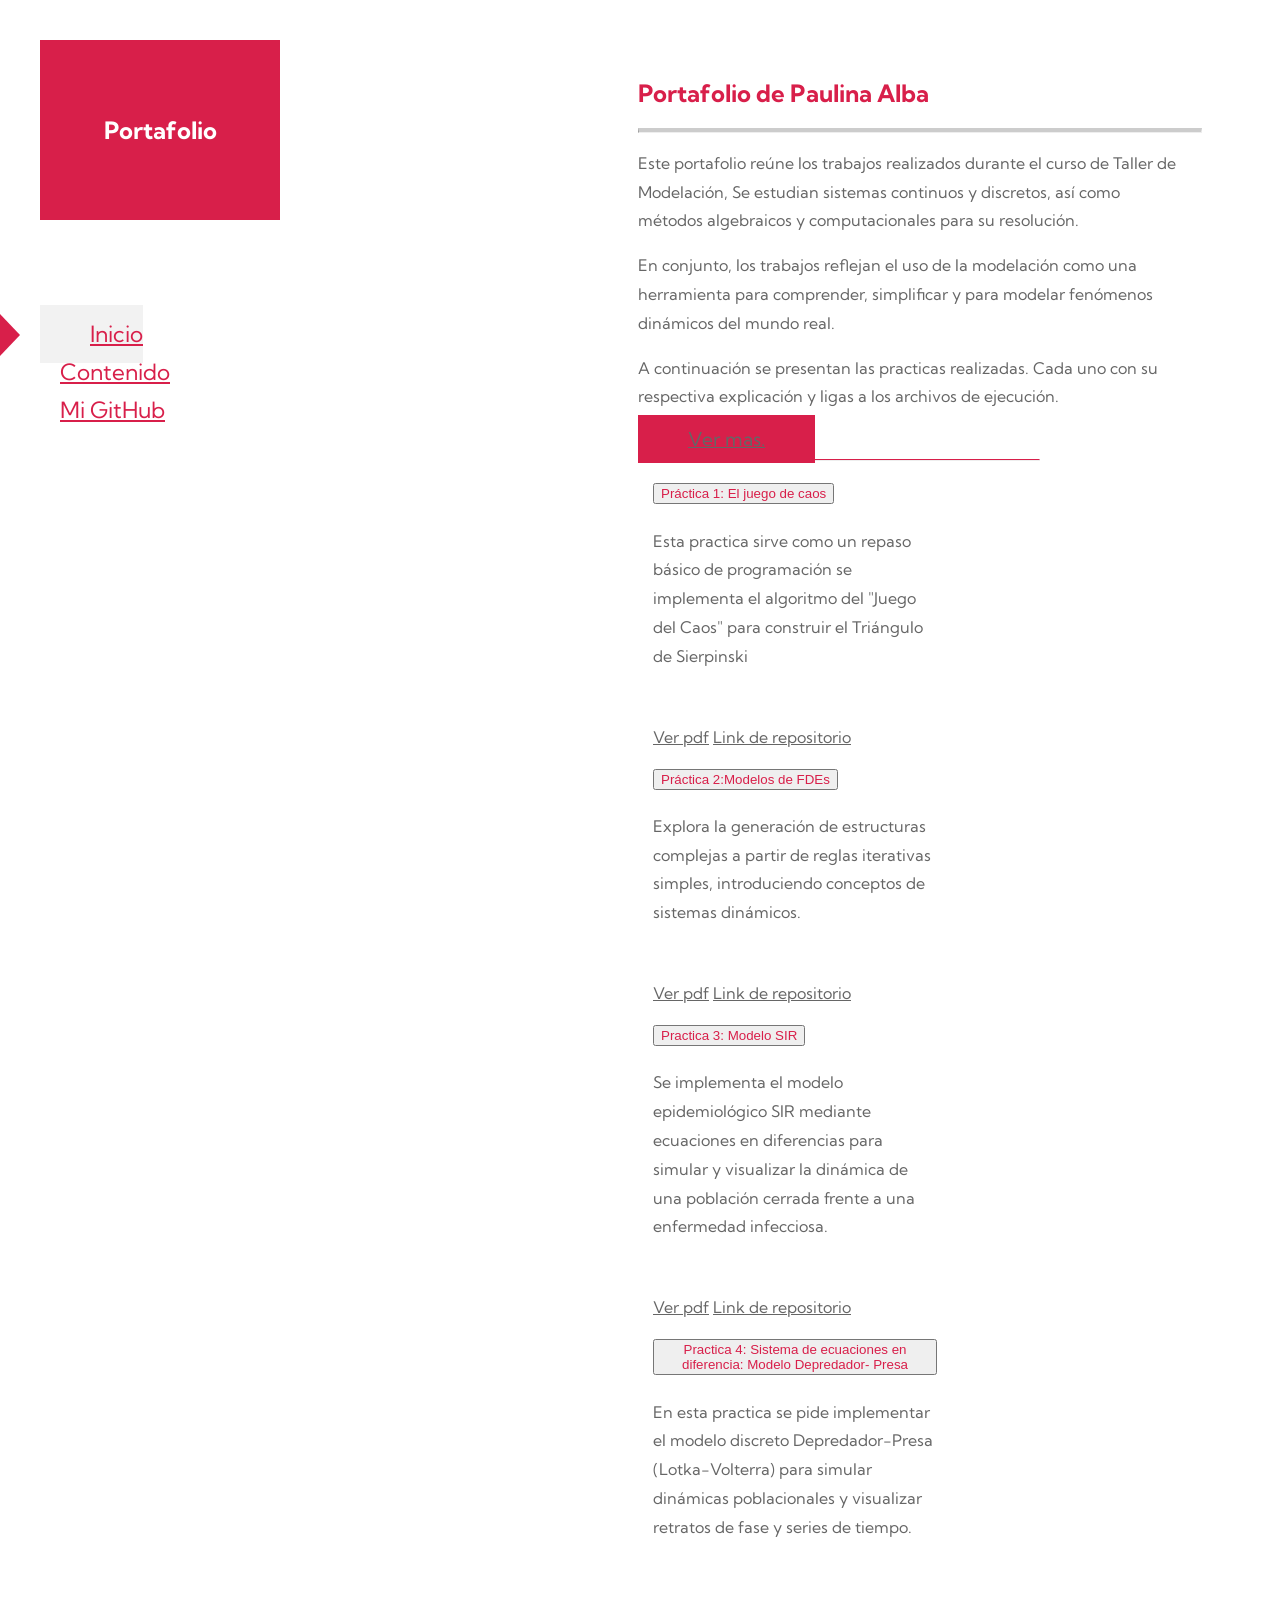
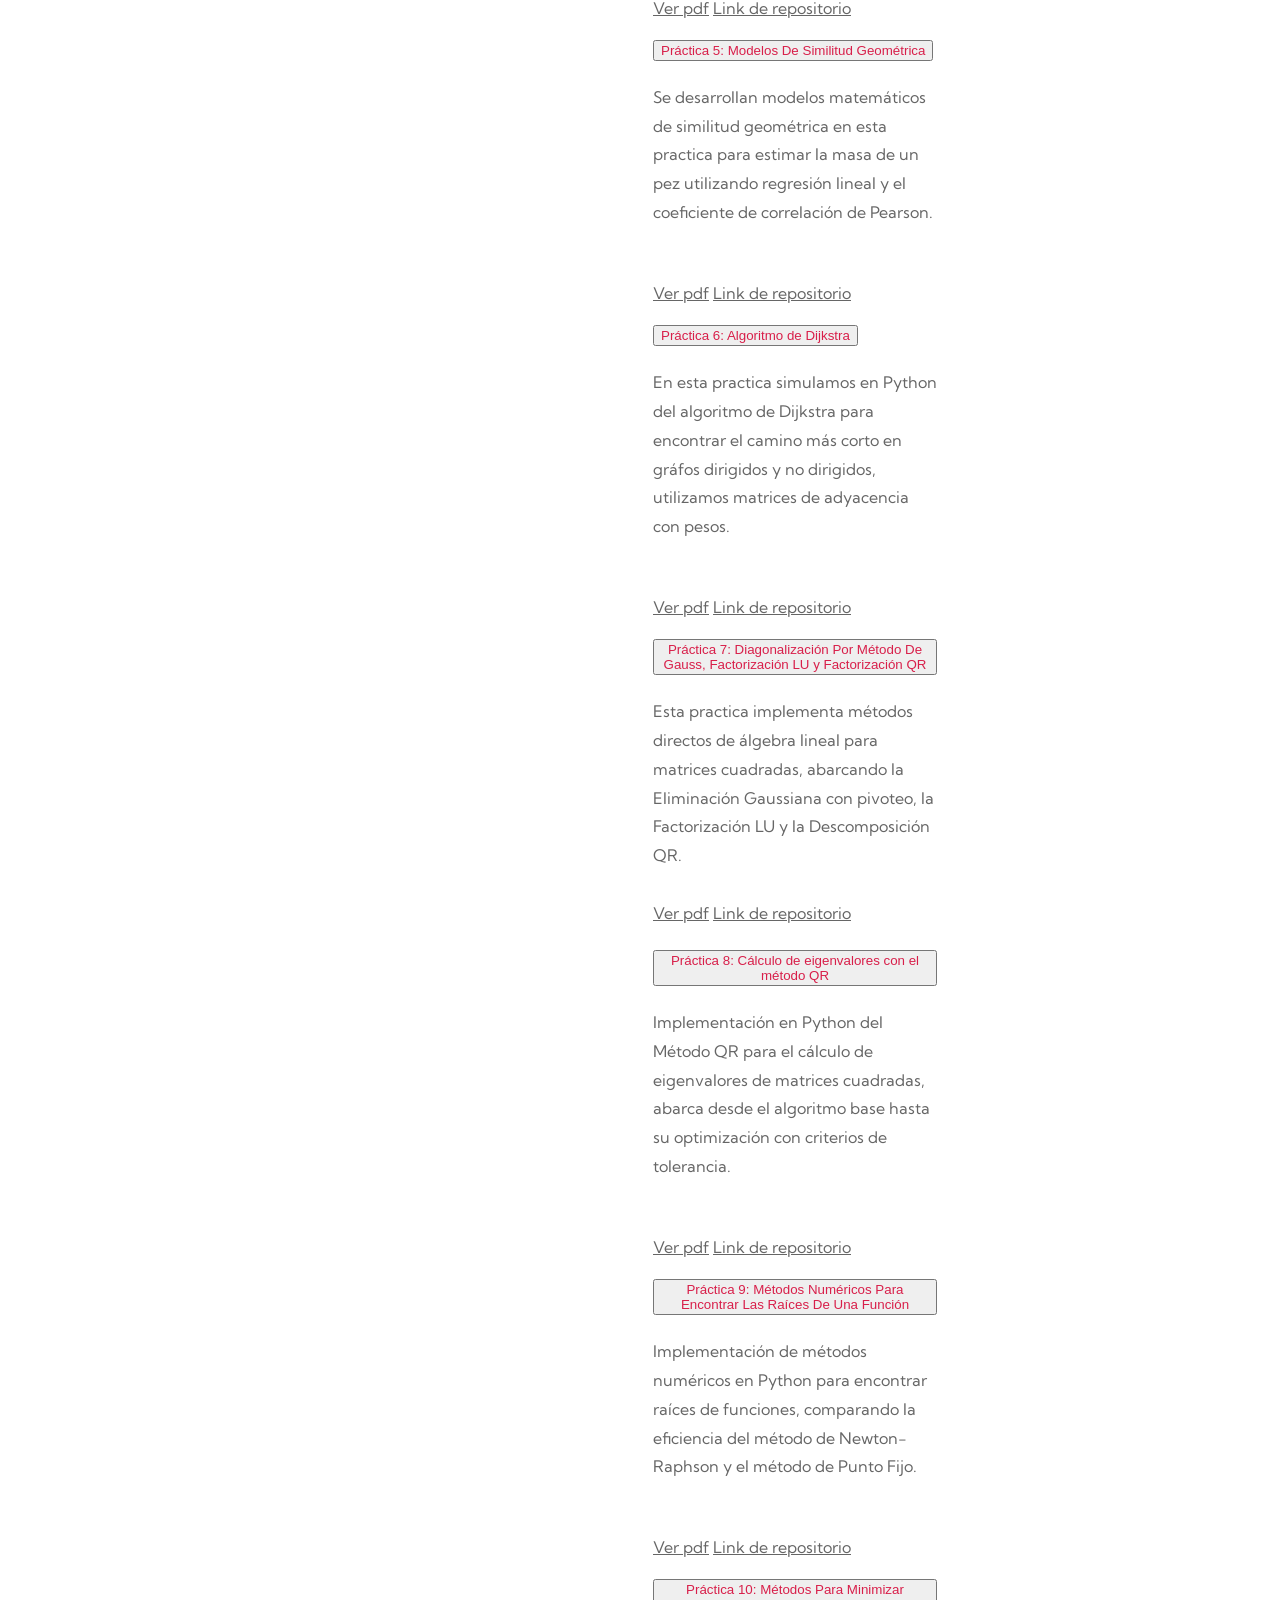
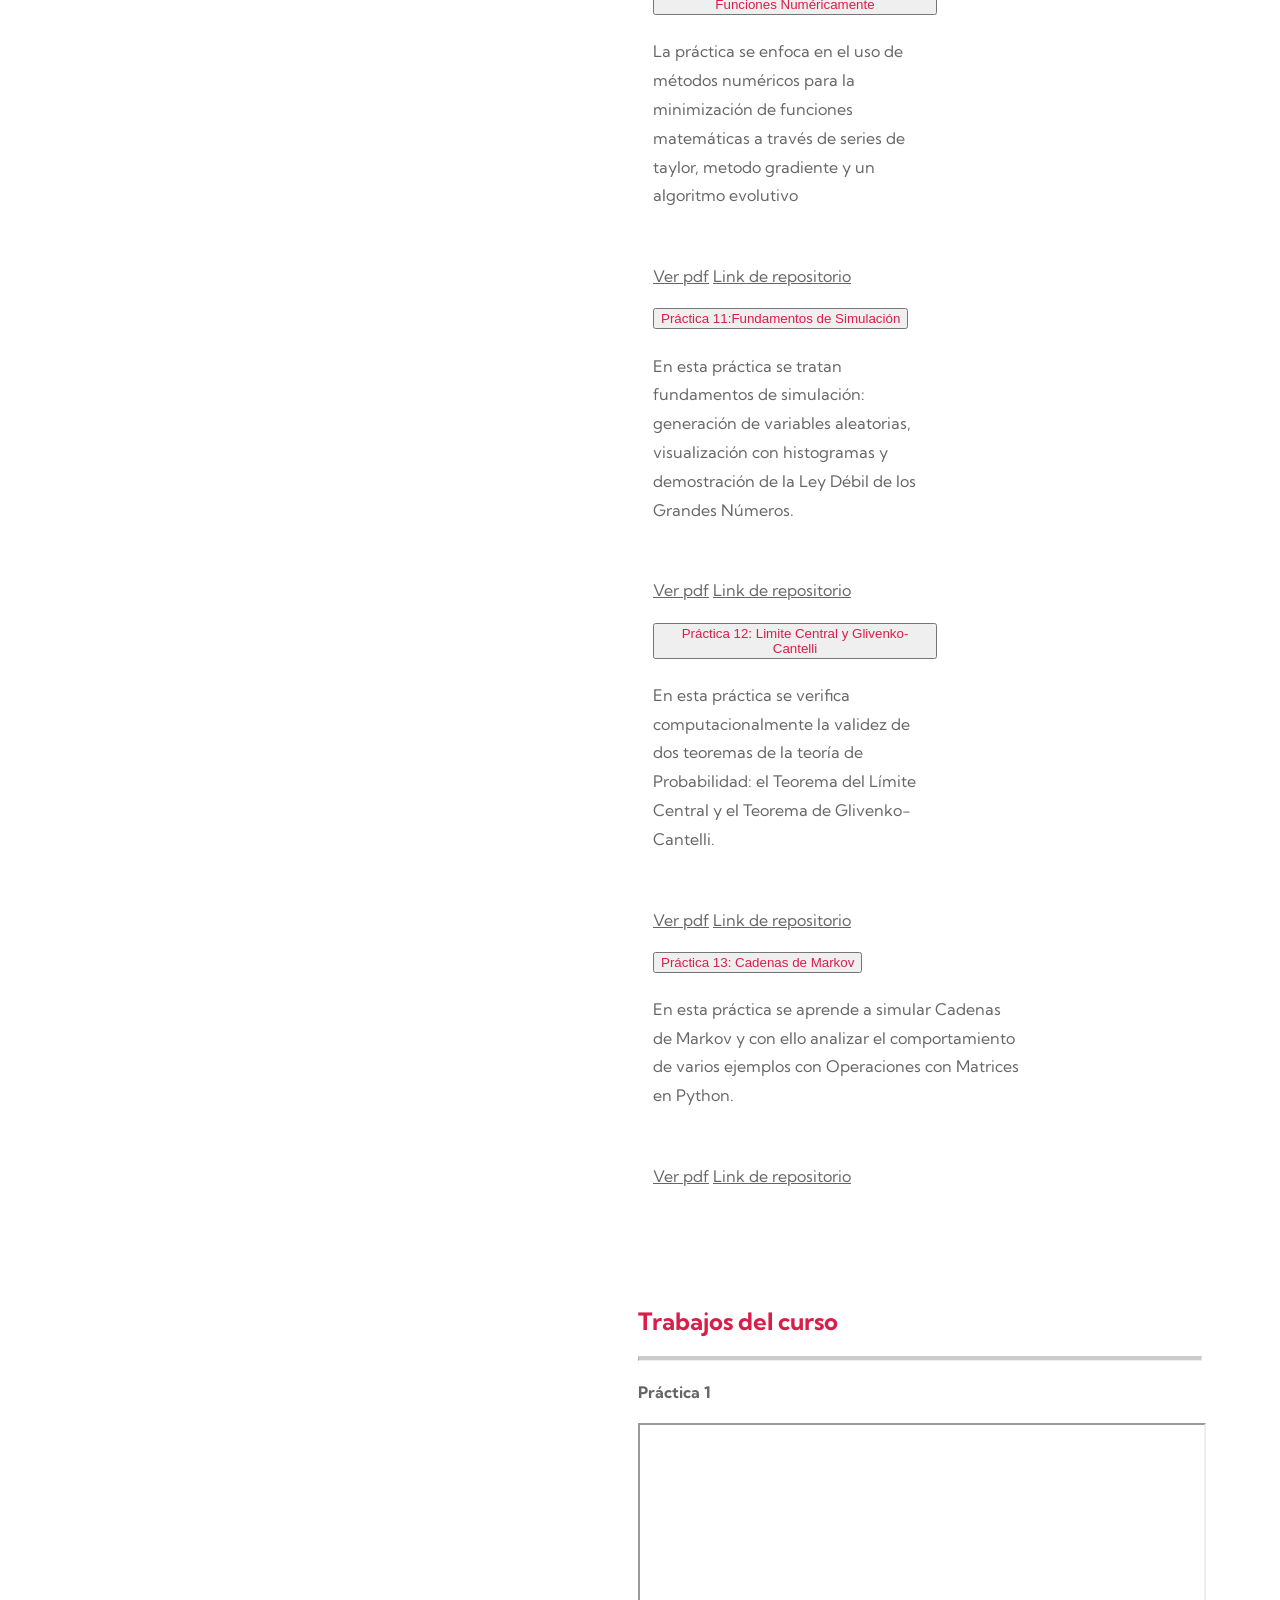
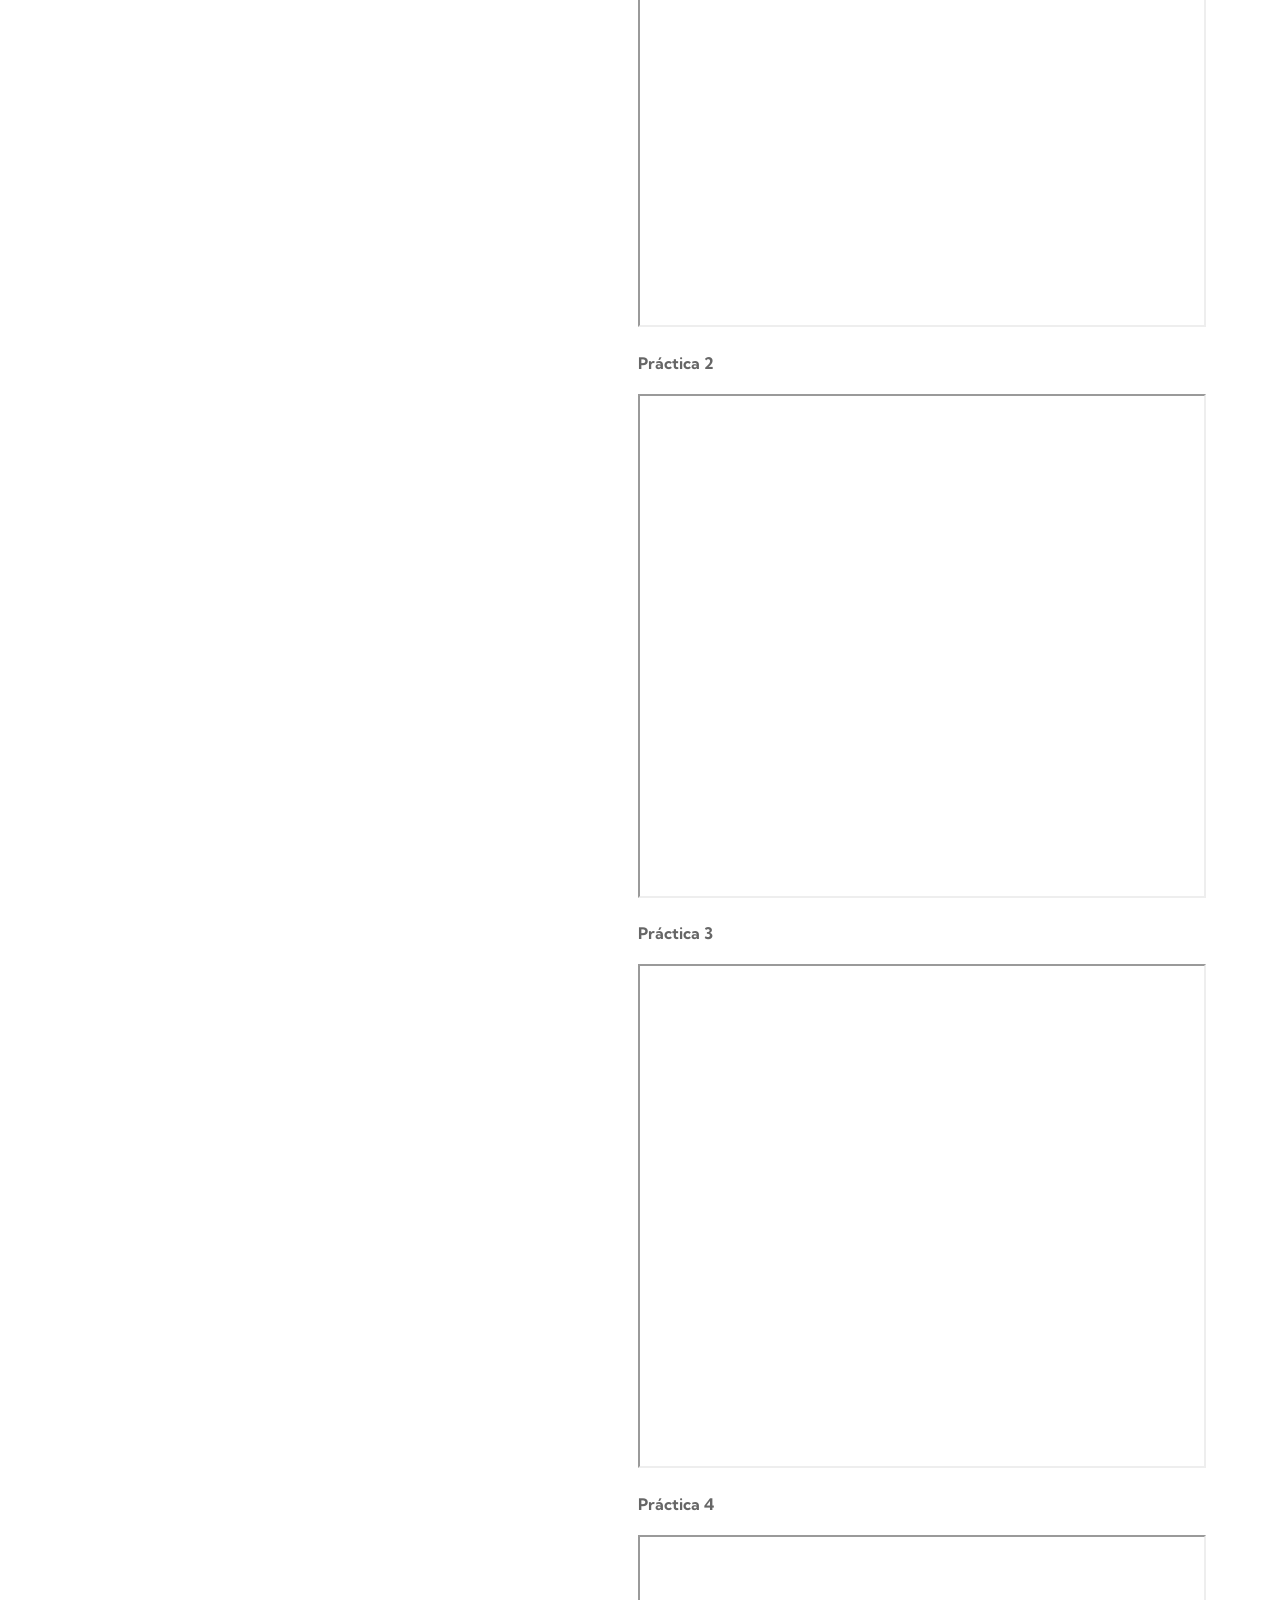
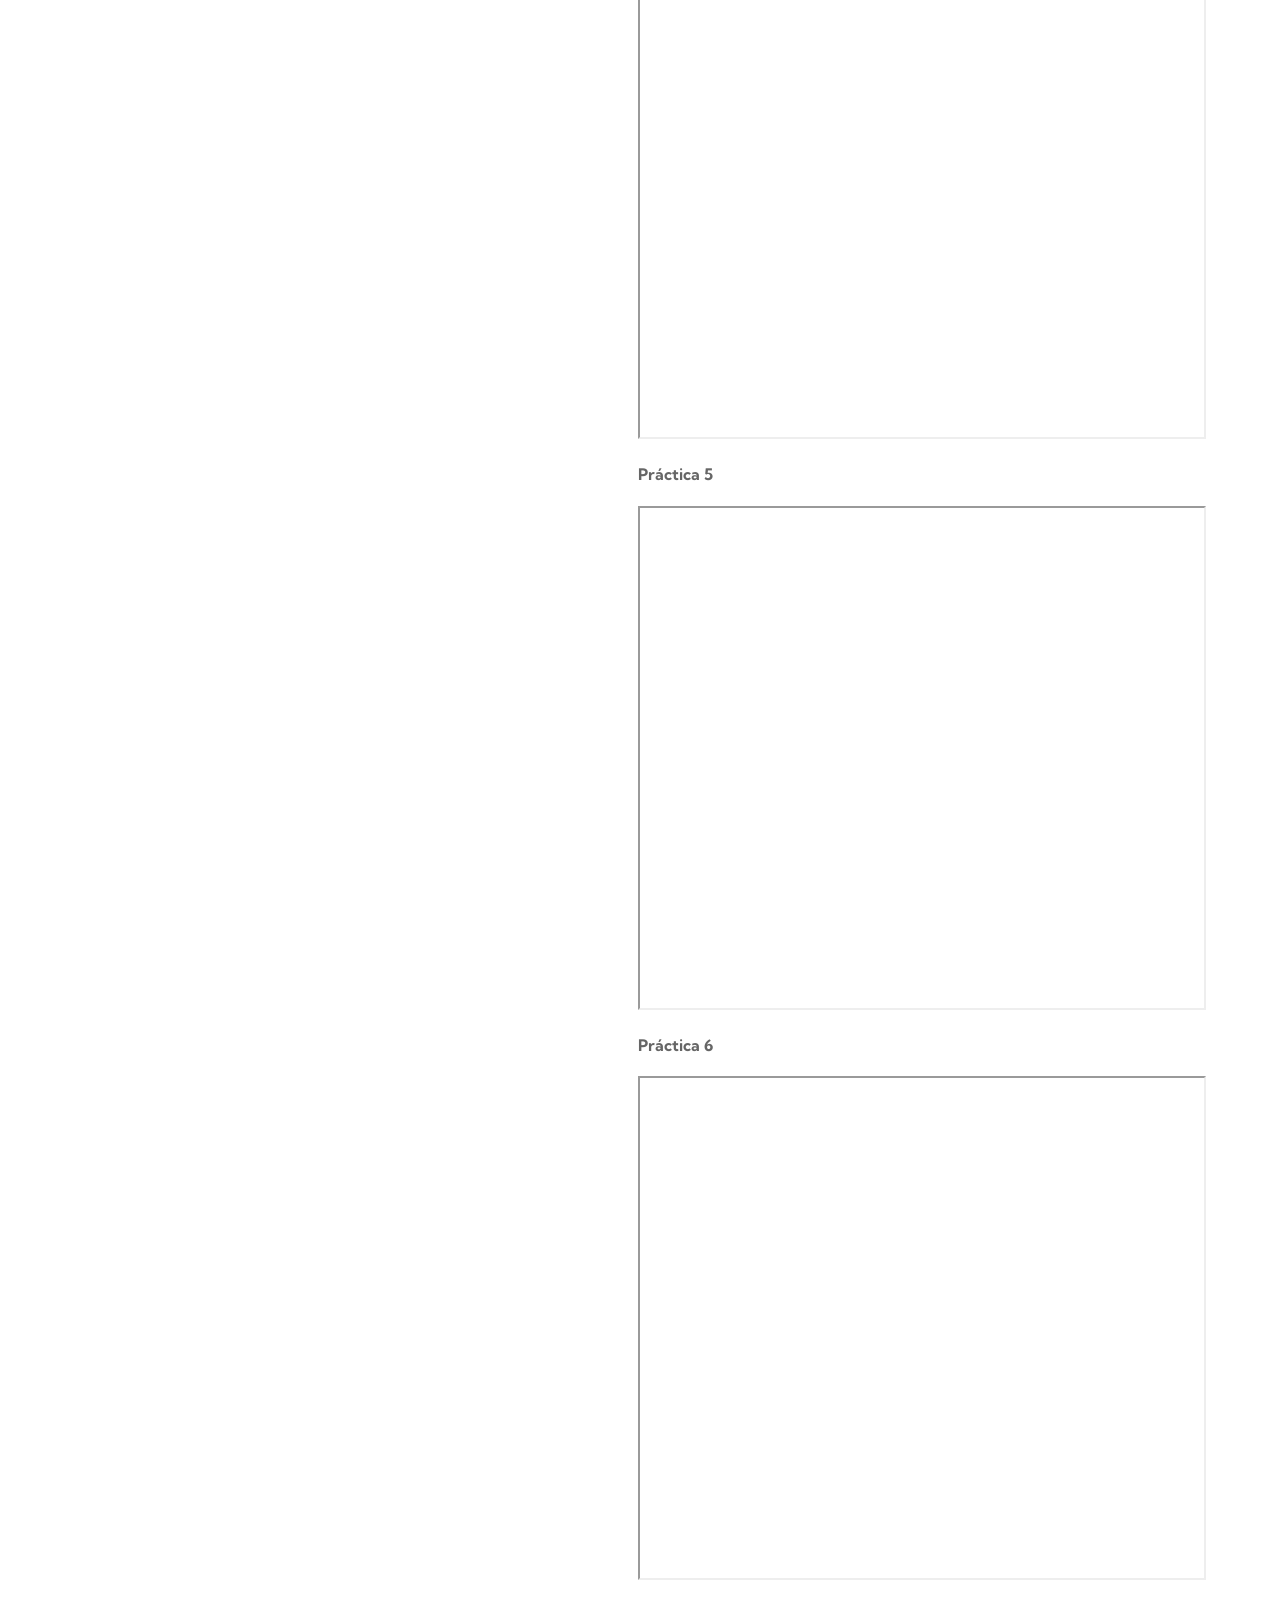
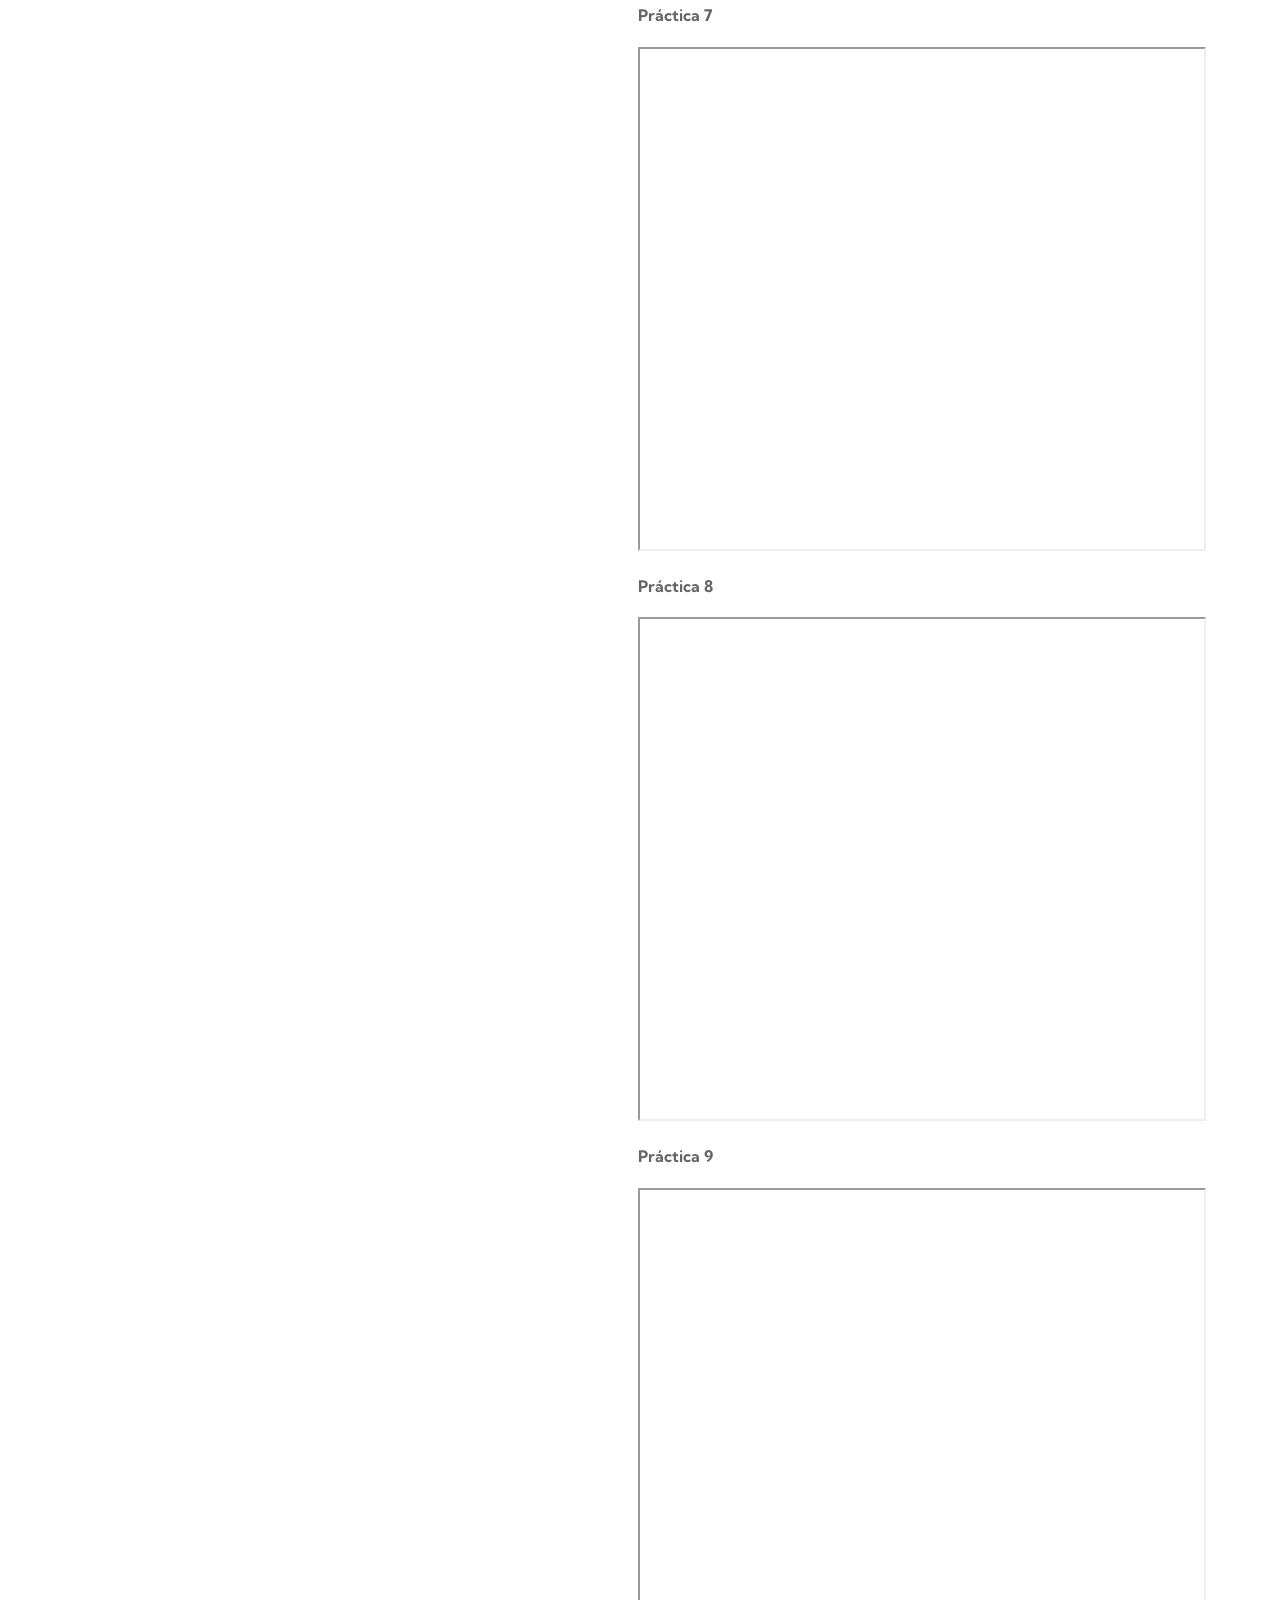
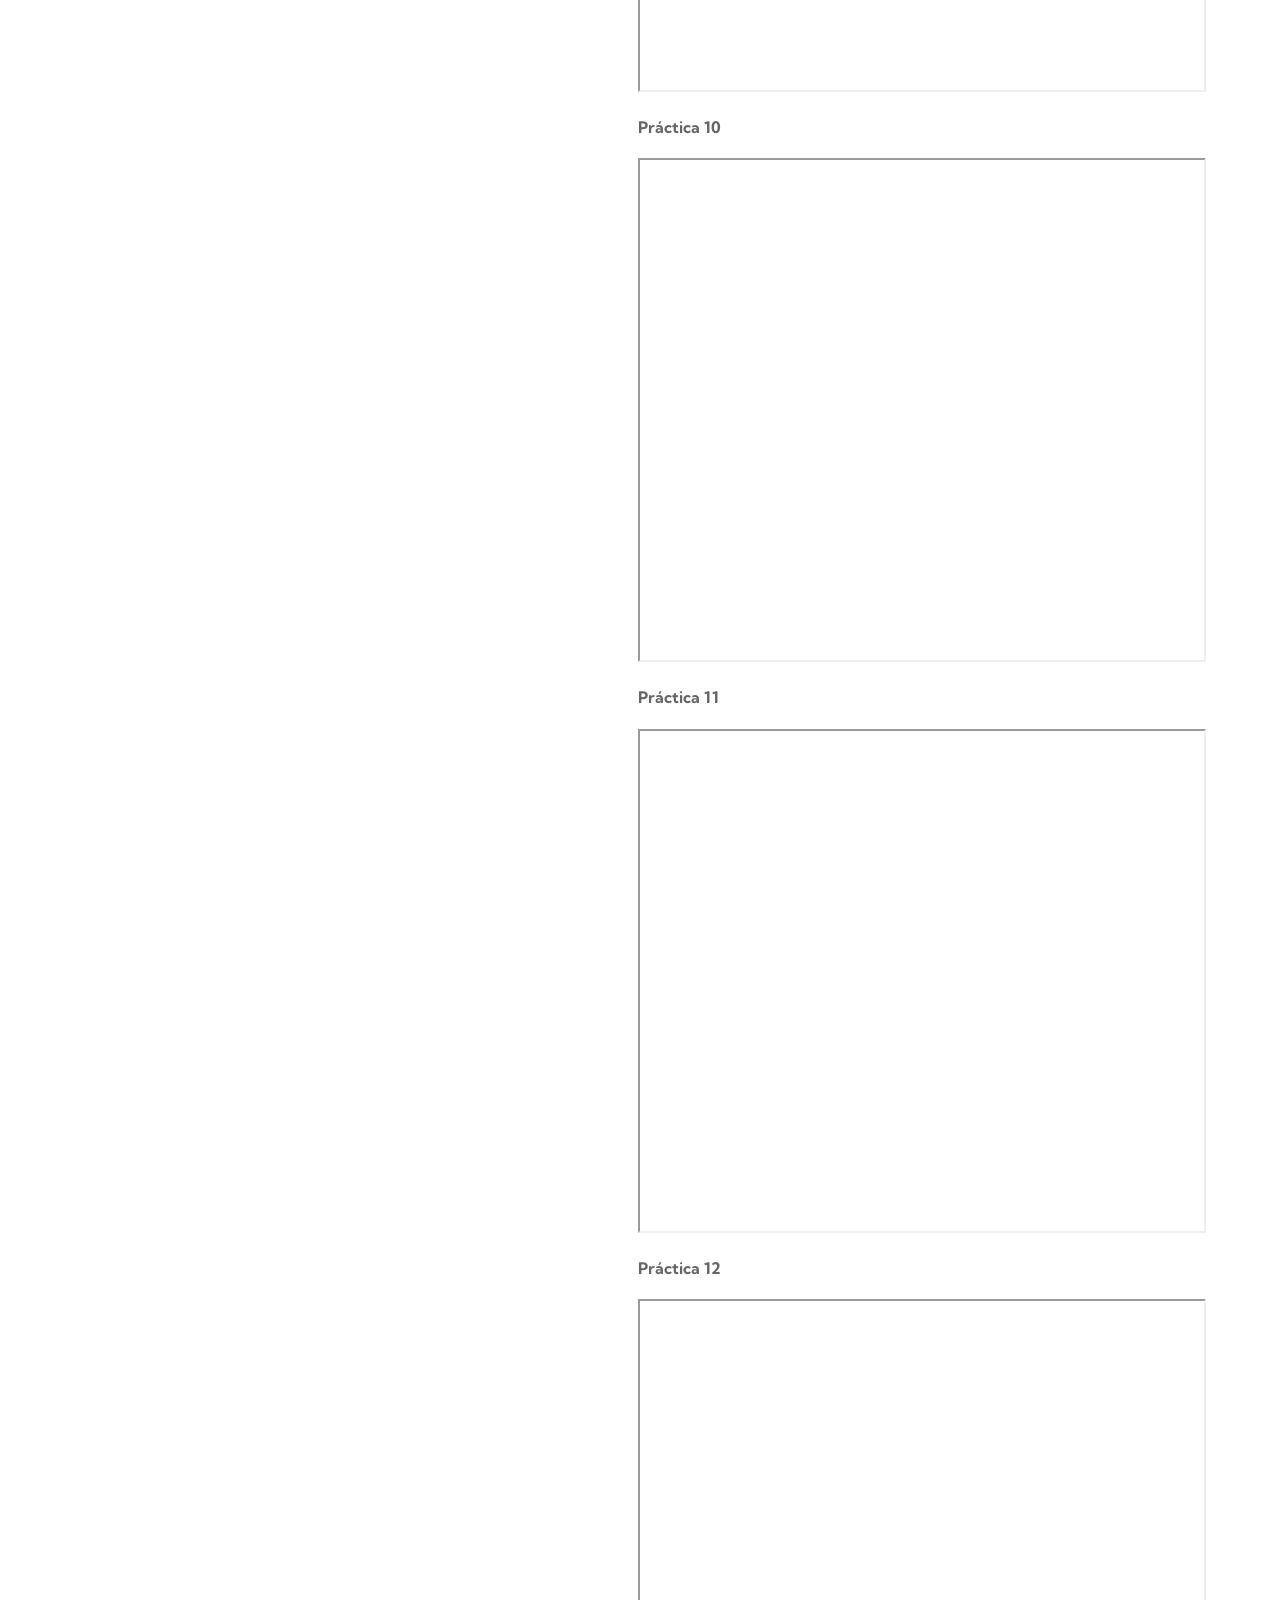
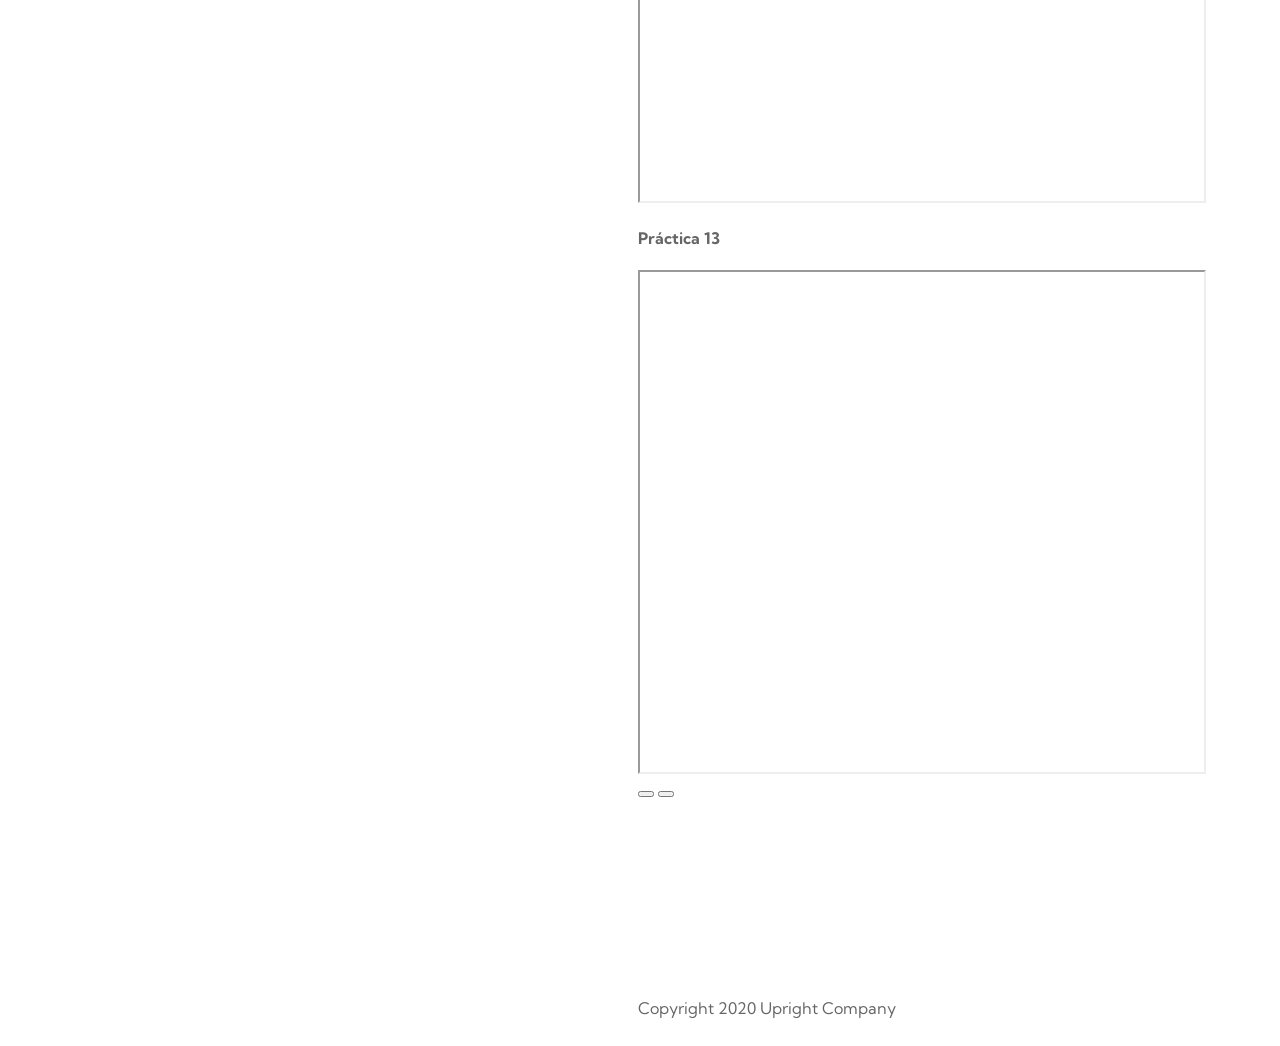
==== commit 0fc8569e: "Update index.html" ====
--- a/index.html
+++ b/index.html
@@ -550,6 +550,10 @@
                                         <h4>Práctica 12</h4>     
                                         <iframe src="Practica12.pdf" width="100%" height="500px"></iframe>
                                     </div>
+                                    <div class="carousel-item text-center">
+                                        <h4>Práctica 13</h4>     
+                                        <iframe src="Practica13.pdf" width="100%" height="500px"></iframe>
+                                    </div>
 
                                     
                                 </div>
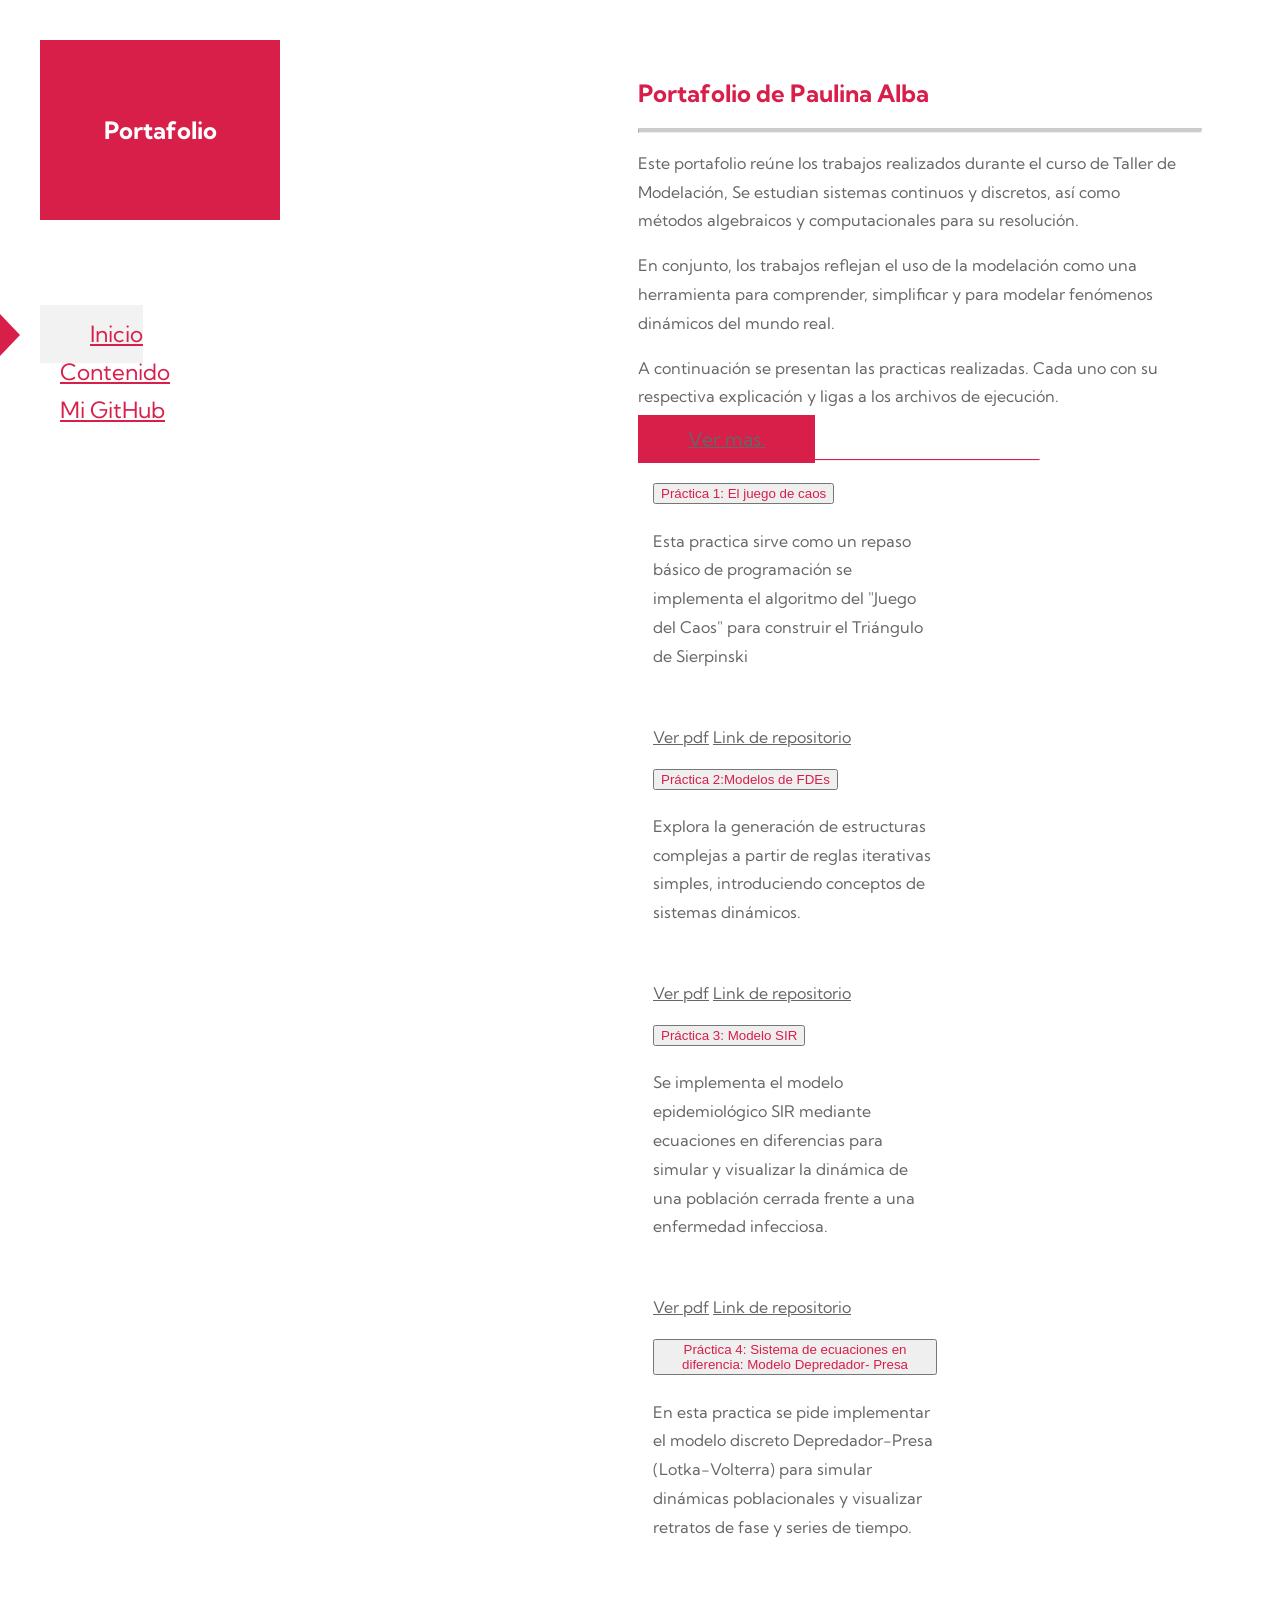
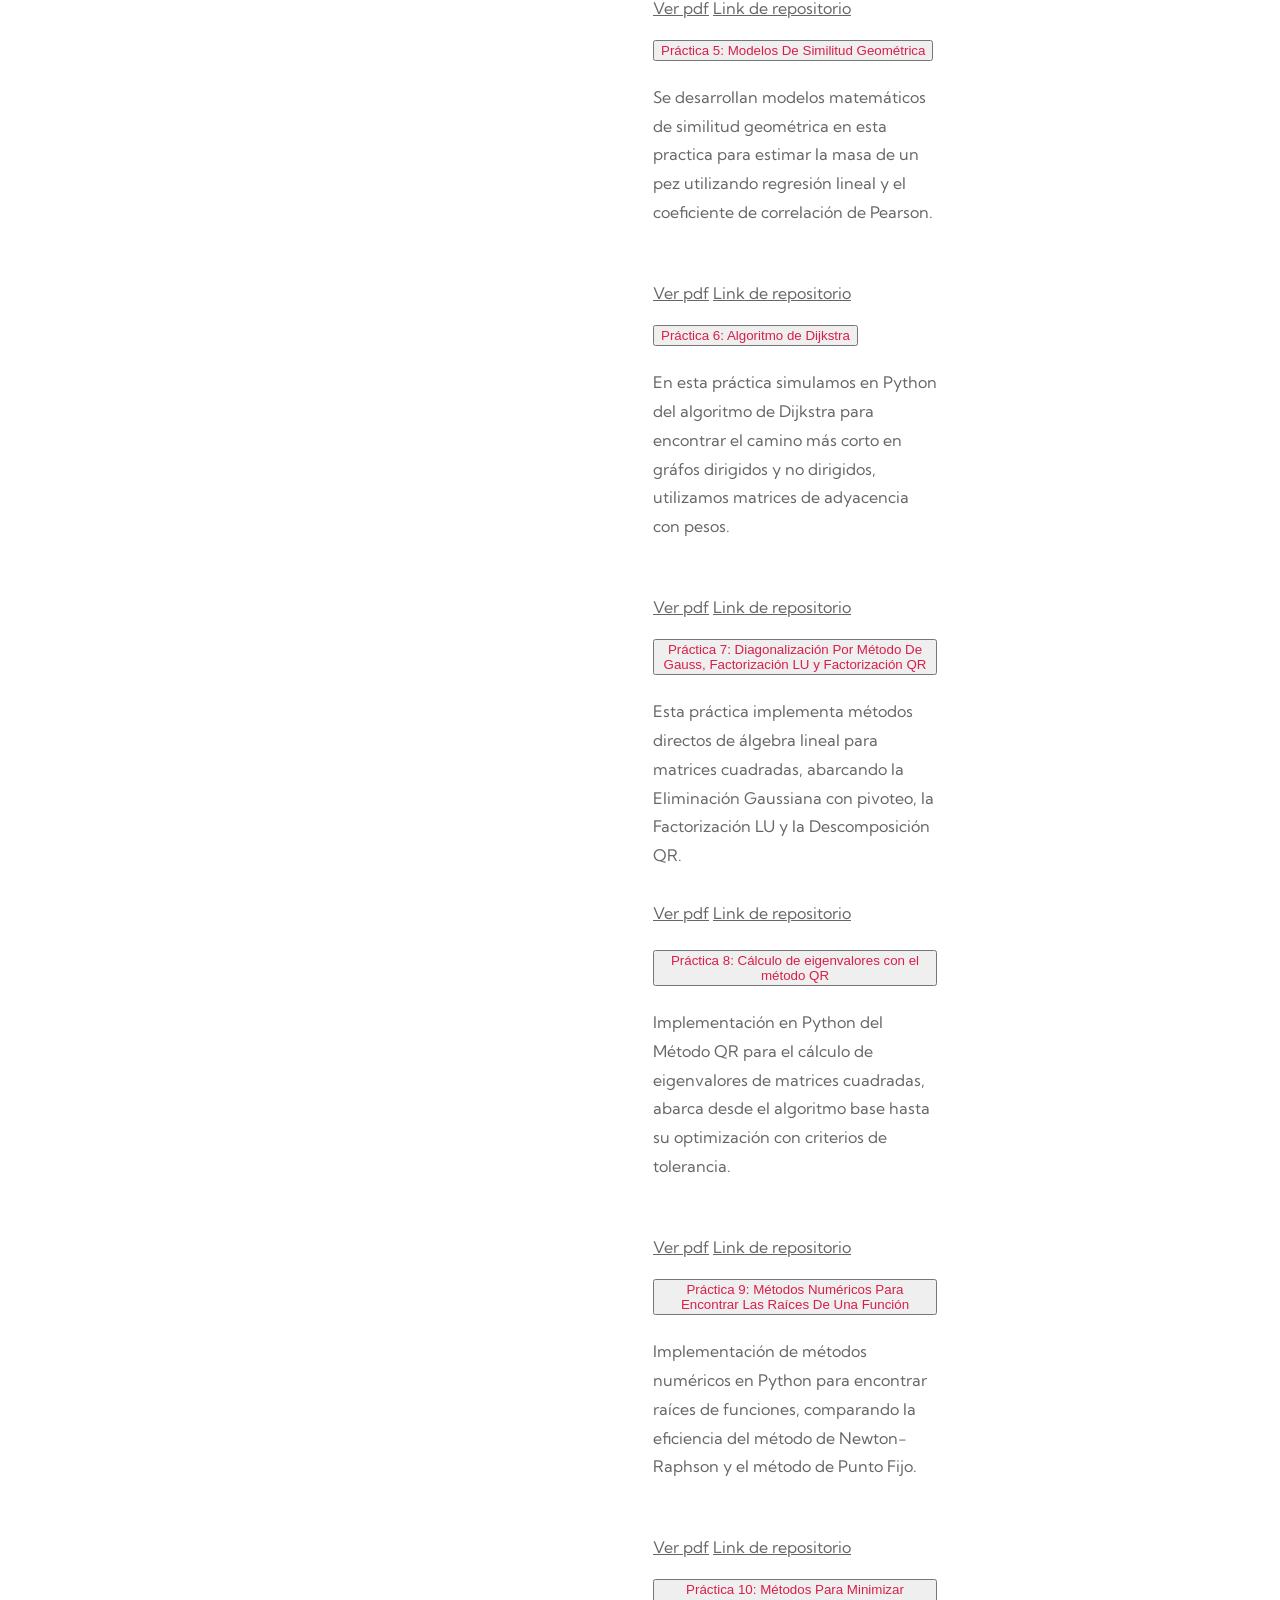
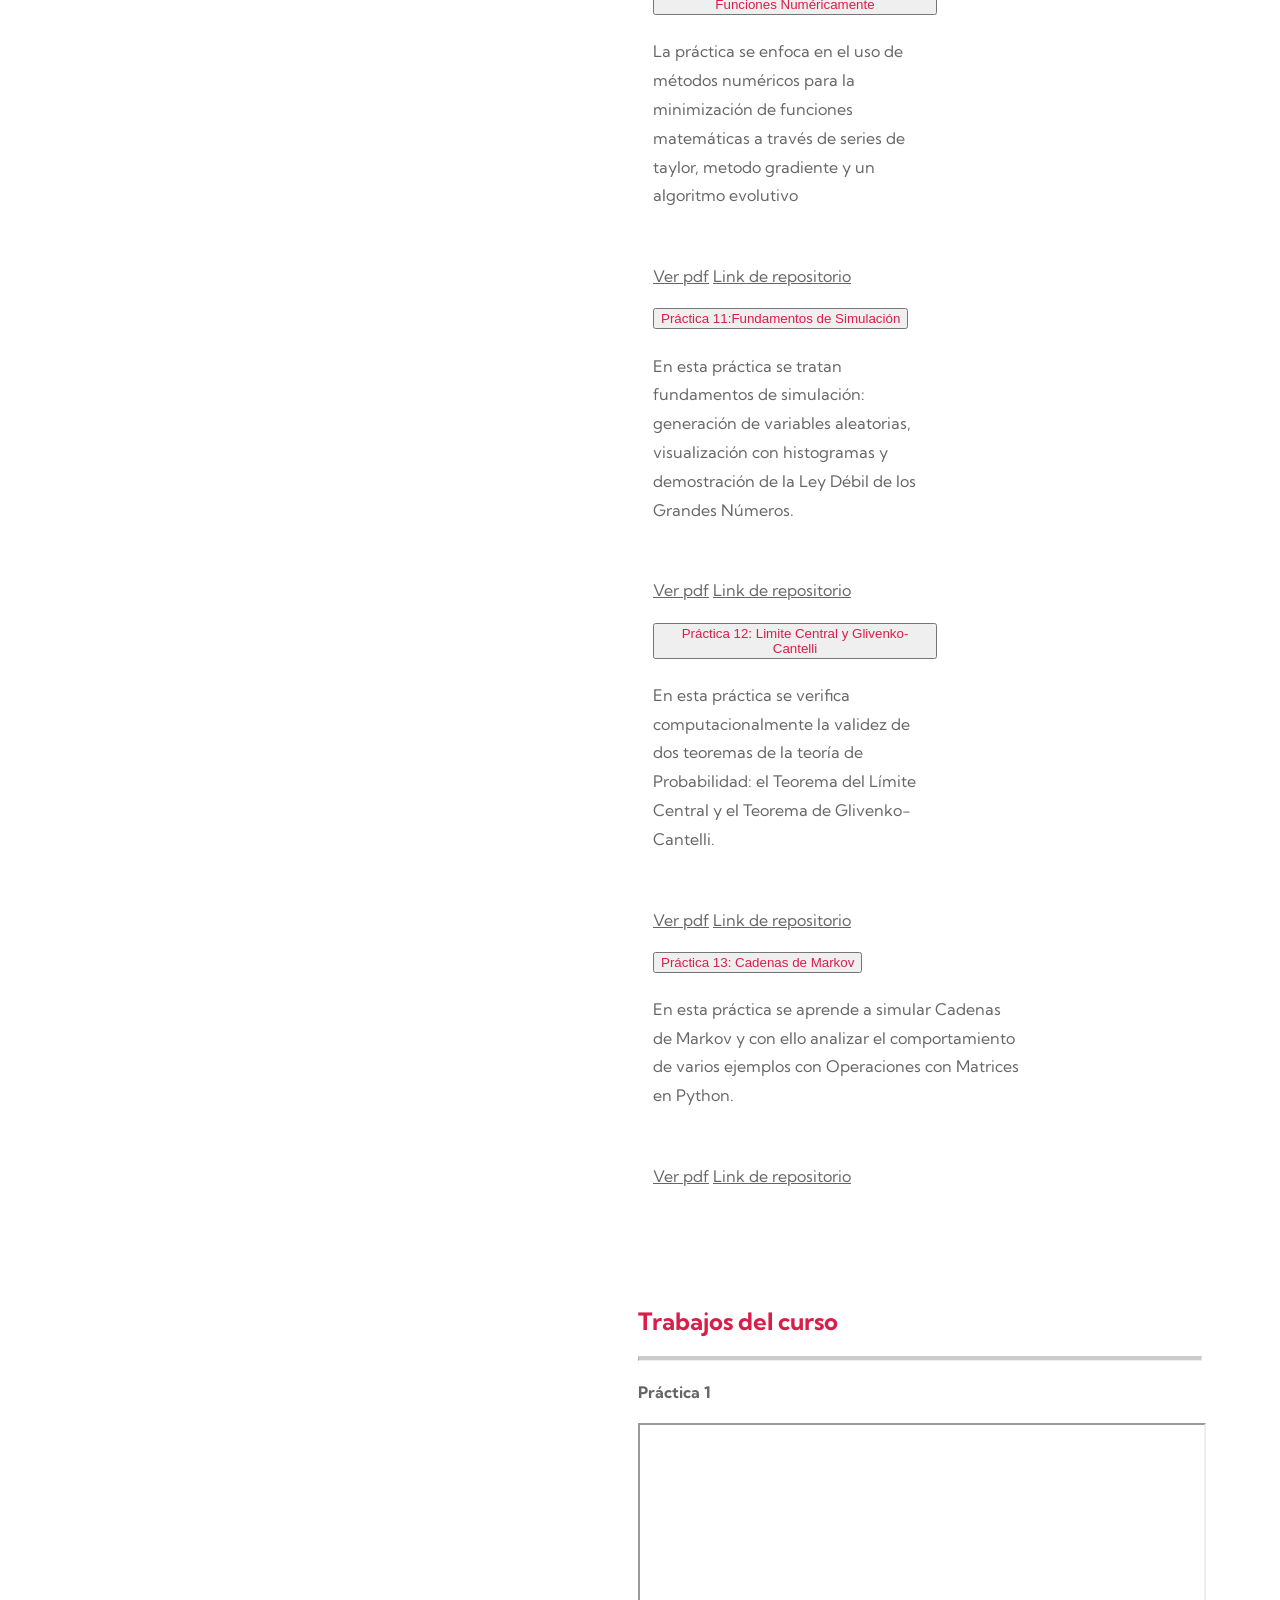
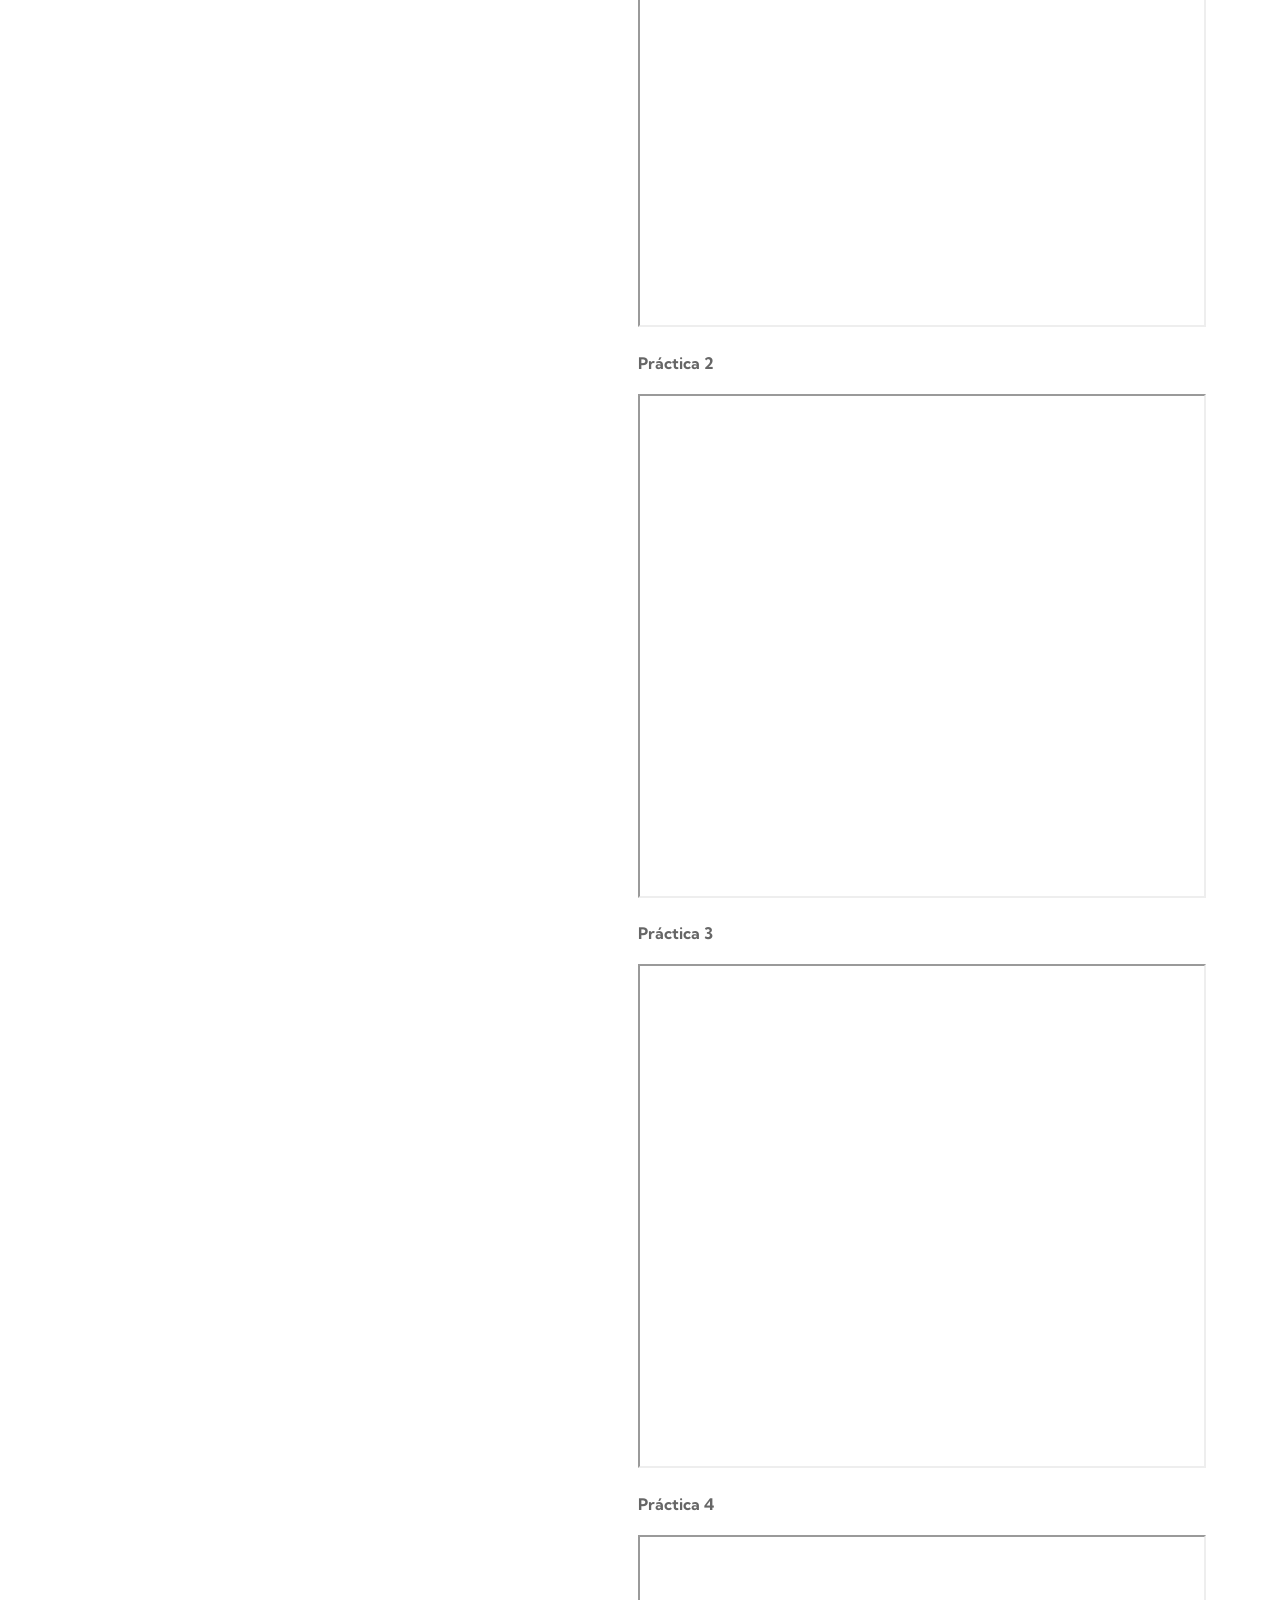
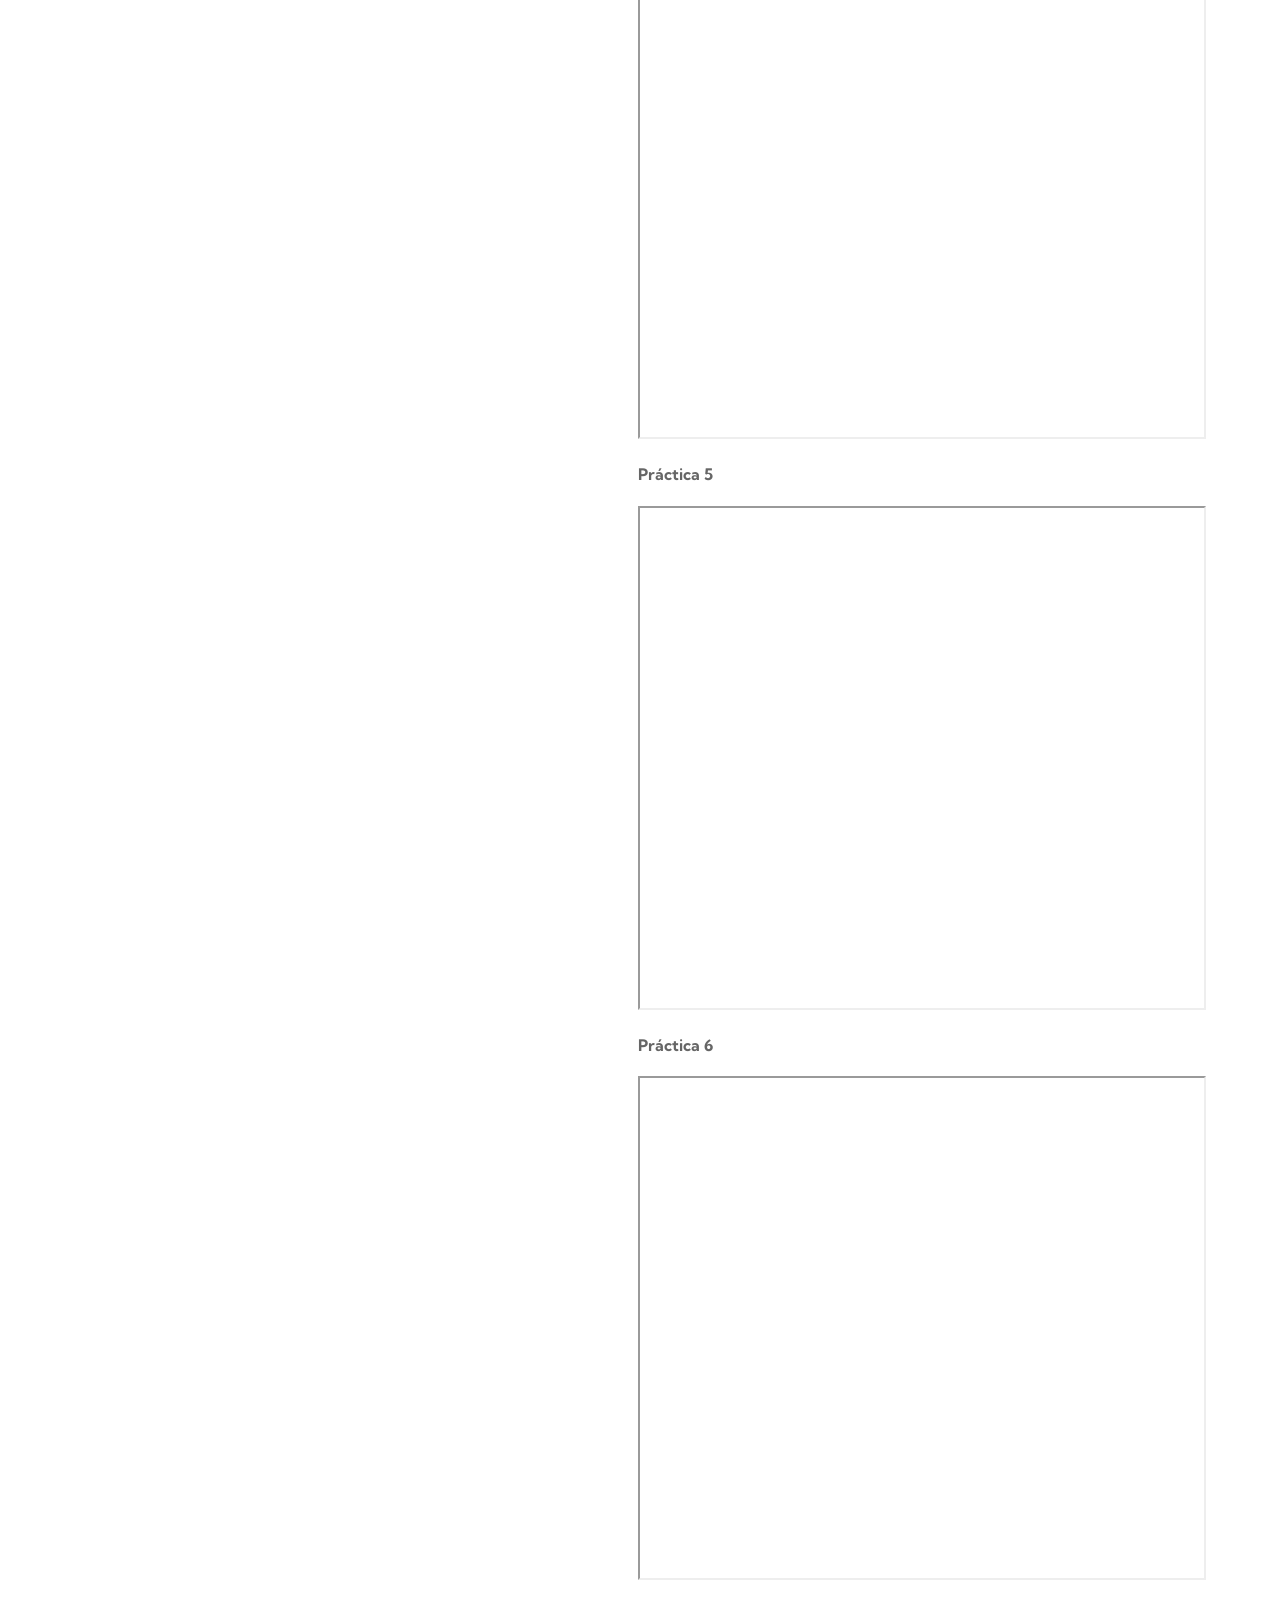
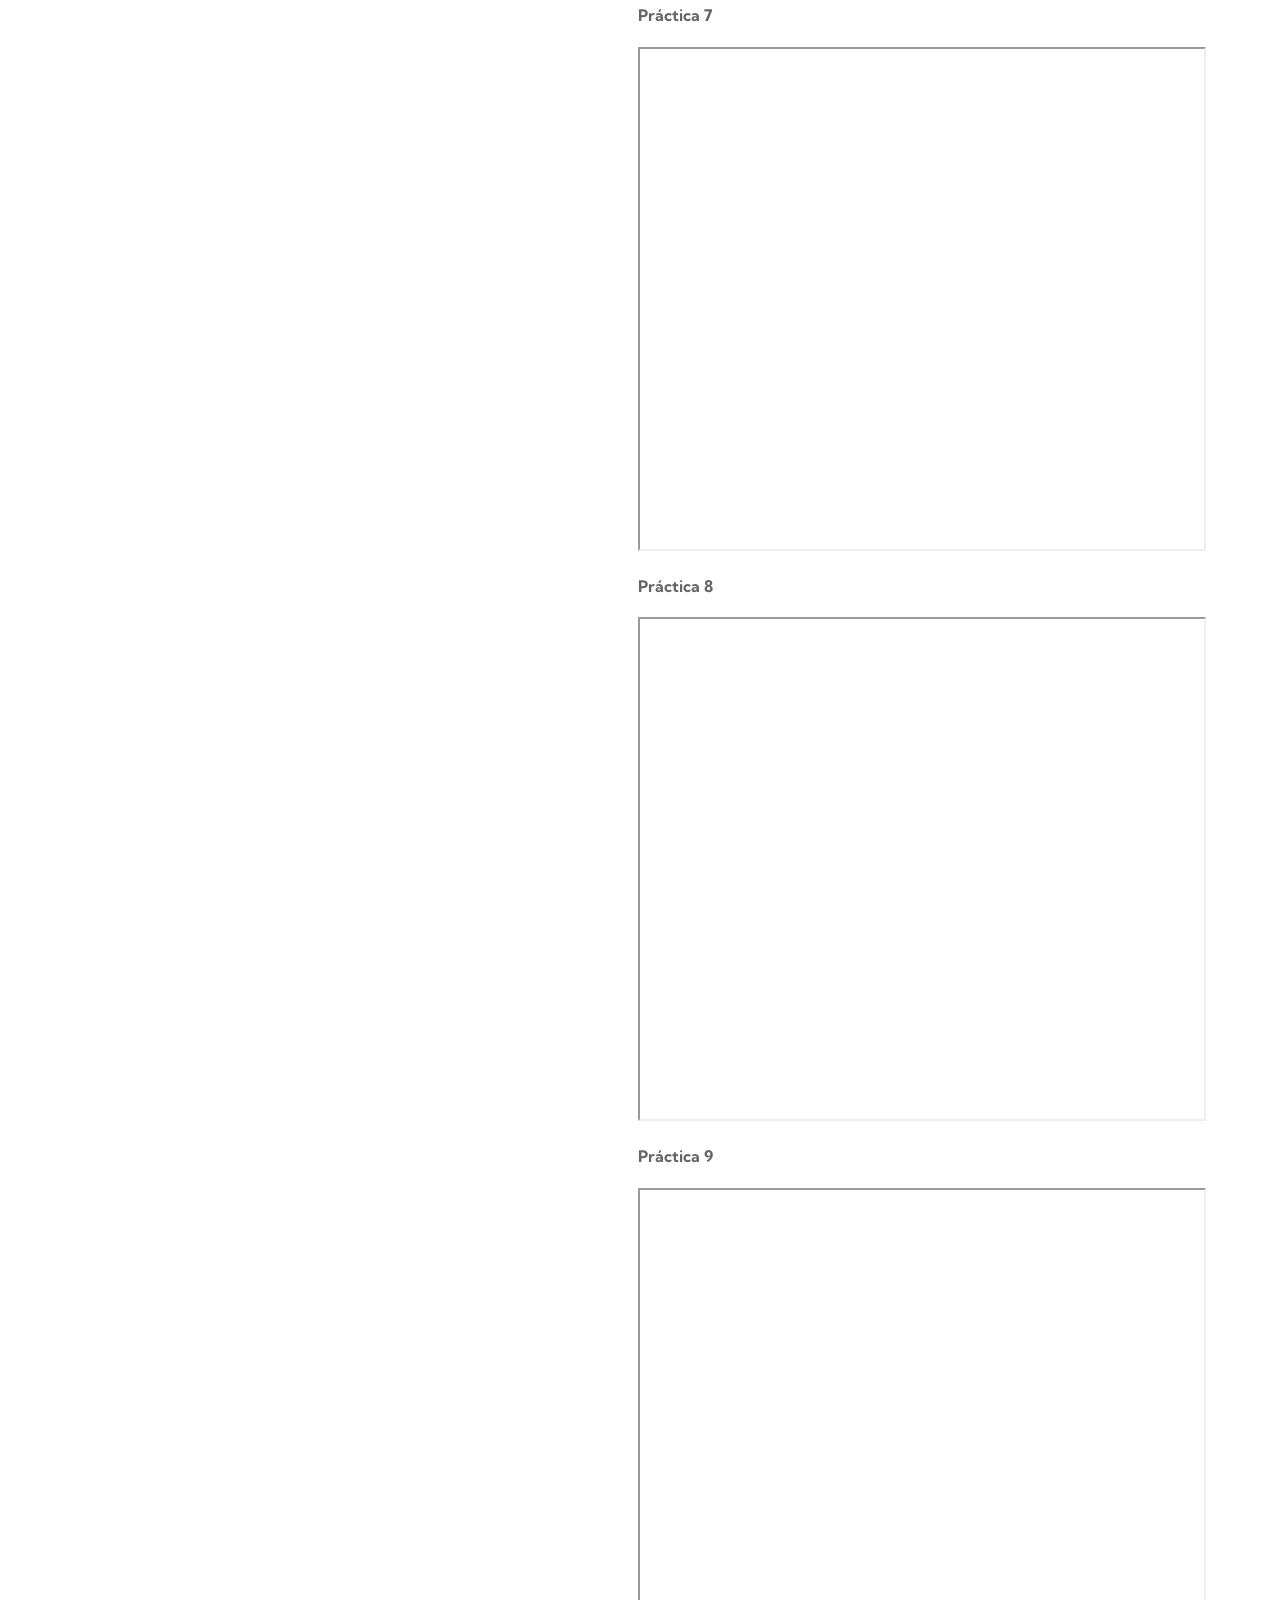
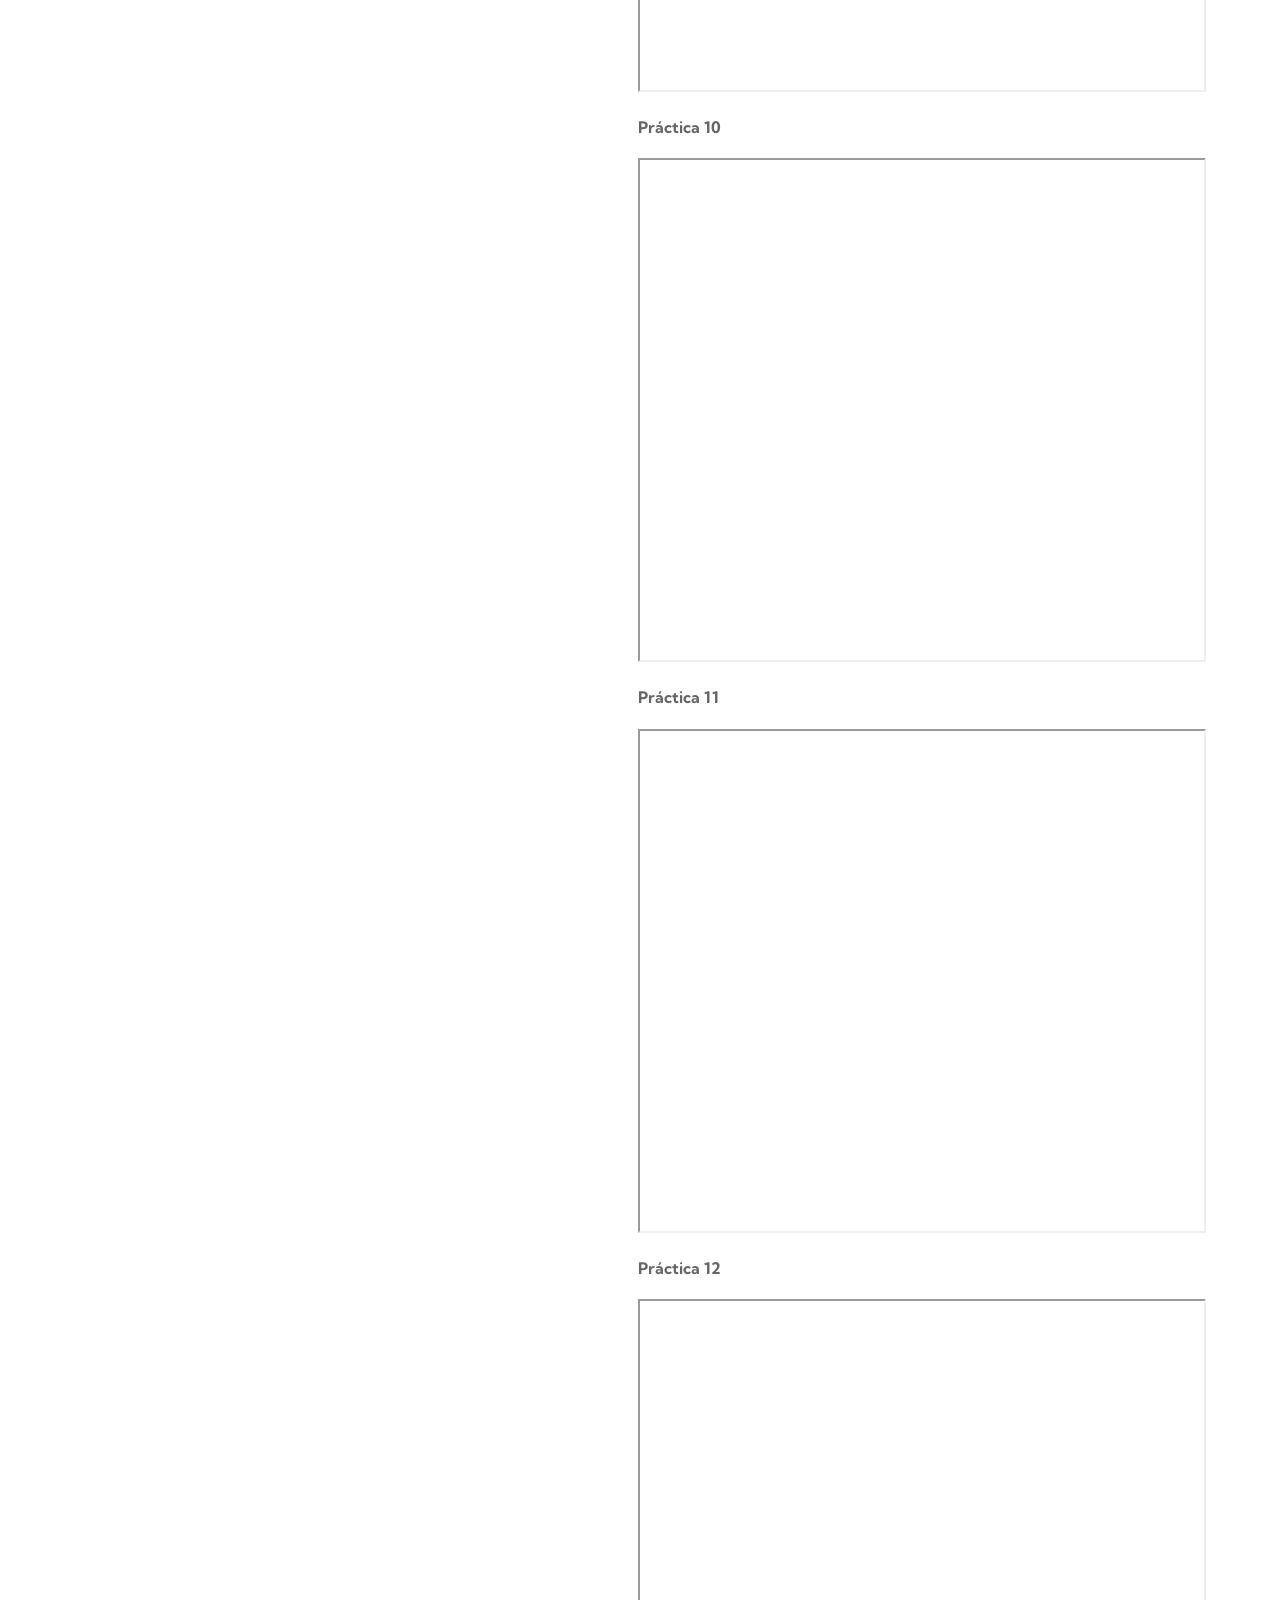
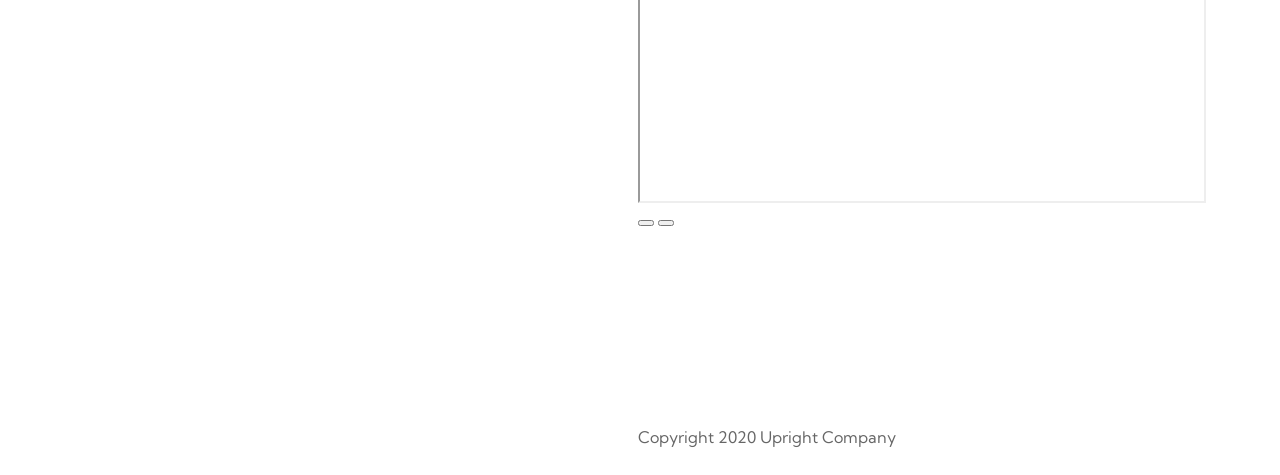
==== commit 466179eb: "Cambios en el boton de pdf a carrusel" ====
--- a/index.html
+++ b/index.html
@@ -123,7 +123,7 @@
 
                                                 <br><br>
 
-                                                <a href="#about" class="card-link">Ver pdf</a>
+                                                <a href="#about" onclick="irASlide(0)" class="card-link">Ver pdf</a>
                                                 <a href="https://github.com/albapaulina150-crypto/practica1_equipopau.git" target="_blank" class="card-link">Link de repositorio</a>
                                             </div>
 
@@ -151,7 +151,7 @@
 
                                                 <br><br>
 
-                                                <a href="#about" class="card-link">Ver pdf</a>
+                                                <a href="#about" onclick="irASlide(1)" class="card-link">Ver pdf</a>
                                                 <a href="https://github.com/albapaulina150-crypto/practica02.git" target="_blank" class="card-link">Link de repositorio</a>
                                             </div>
 
@@ -166,7 +166,7 @@
                                                         data-bs-target="#collapseThree" 
                                                         aria-expanded="false" 
                                                         aria-controls="collapseThree">
-                                                    Practica 3: Modelo SIR
+                                                    Práctica 3: Modelo SIR
 
                                                 </button>
                                             </h5>
@@ -180,7 +180,7 @@
 
                                                 <br><br>
 
-                                                <a href="#about" class="card-link">Ver pdf</a>
+                                                <a href="#about" onclick="irASlide(2)" class="card-link">Ver pdf</a>
                                                 <a href="https://github.com/albapaulina150-crypto/practica03_pauleosauljose.git" target="_blank" class="card-link">Link de repositorio</a>
                                             </div>
 
@@ -195,7 +195,7 @@
                                                         data-bs-target="#collapseFour" 
                                                         aria-expanded="false" 
                                                         aria-controls="collapseFour">
-                                                    Practica 4: Sistema de ecuaciones en diferencia: Modelo Depredador- Presa
+                                                    Práctica 4: Sistema de ecuaciones en diferencia: Modelo Depredador- Presa
 
                                                 </button>
                                             </h5>
@@ -208,7 +208,7 @@
 
                                                 <br><br>
 
-                                                <a href="#about" class="card-link">Ver pdf</a>
+                                                <a href="#about" onclick="irASlide(3)" class="card-link">Ver pdf</a>
                                                 <a href="https://github.com/citlalminatzin/04-lotka-volterra-pau-leo-y-saul.git" target="_blank" class="card-link">Link de repositorio</a>
                                             </div>
 
@@ -236,7 +236,7 @@
 
                                                 <br><br>
 
-                                                <a href="#about" class="card-link">Ver pdf</a>
+                                                <a href="#about" onclick="irASlide(4)" class="card-link">Ver pdf</a>
                                                 <a href="https://github.com/citlalminatzin/05-go-fish-pau-leo-y-saul.git" target="_blank" class="card-link">Link de repositorio</a>
                                             </div>
 
@@ -257,15 +257,15 @@
 
                                             <div id="collapseSix" class="collapse">
                                                 <p class="card-text">
-                                                    En esta practica simulamos en Python del algoritmo de Dijkstra para encontrar el camino más corto en gráfos dirigidos y no dirigidos,
+                                                    En esta práctica simulamos en Python del algoritmo de Dijkstra para encontrar el camino más corto en gráfos dirigidos y no dirigidos,
                                                      utilizamos matrices de adyacencia con pesos.
                                                 </p>
 
 
                                                 <br><br>
 
-                                                <a href="#about" class="card-link">Ver pdf</a>
-                                                <a href="https://github.com/citlalminatzin/06-dijkstra-equipo_mapache.git" target="" class="card-link">Link de repositorio</a>
+                                                <a href="#about" onclick="irASlide(5)" class="card-link">Ver pdf</a>
+                                                <a href="https://github.com/citlalminatzin/06-dijkstra-equipo_mapache.git" target="_blank" class="card-link">Link de repositorio</a>
                                             </div>
 
                                         </div>
@@ -285,13 +285,13 @@
 
                                             <div id="collapseSeven" class="collapse">
                                                 <p class="card-text">
-                                                    Esta practica implementa métodos directos de álgebra lineal para matrices cuadradas,
+                                                    Esta práctica implementa métodos directos de álgebra lineal para matrices cuadradas,
                                                      abarcando la Eliminación Gaussiana con pivoteo, la Factorización LU y la Descomposición QR.
 
 
                                                 <br><br>
 
-                                                <a href="#about" class="card-link">Ver pdf</a>
+                                                <a href="#about" onclick="irASlide(6)" class="card-link">Ver pdf</a>
                                                 <a href="https://github.com/citlalminatzin/07-linalg-equipo_mapache.git" target="_blank" class="card-link">Link de repositorio</a>
                                             </div>
 
@@ -320,7 +320,7 @@
 
                                                 <br><br>
 
-                                                <a href="#about" class="card-link">Ver pdf</a>
+                                                <a href="#about" onclick="irASlide(7)" class="card-link">Ver pdf</a>
                                                 <a href="https://github.com/citlalminatzin/09-qr-equipo_mapache.git" target="_blank" class="card-link">Link de repositorio</a>
                                             </div>
 
@@ -349,8 +349,8 @@
 
                                                 <br><br>
 
-                                                <a href="#about" class="card-link">Ver pdf</a>
-                                                <a href=https://github.com/citlalminatzin/09-newton-raphson-equipo_mapache.git target="_blank" class="card-link">Link de repositorio</a>
+                                                <a href="#about" onclick="irASlide(8)" class="card-link">Ver pdf</a>
+                                                <a href="https://github.com/citlalminatzin/09-newton-raphson-equipo_mapache.git" target="_blank" class="card-link">Link de repositorio</a>
                                             </div>
 
                                         </div>
@@ -377,7 +377,7 @@
 
                                                 <br><br>
 
-                                                <a href="#about" class="card-link">Ver pdf</a>
+                                                <a href="#about" onclick="irASlide(9)" class="card-link">Ver pdf</a>
                                                 <a href="https://github.com/citlalminatzin/practica10-equipo-mapache.git" target="_blank"class="card-link">Link de repositorio</a>
                                             </div>
 
@@ -405,7 +405,7 @@
 
                                                 <br><br>
 
-                                                <a href="#about" class="card-link">Ver pdf</a>
+                                                <a href="#about" onclick="irASlide(10)" class="card-link">Ver pdf</a>
                                                 <a href="https://github.com/citlalminatzin/11-simulation-pau.git" target="_blank"class="card-link">Link de repositorio</a>
                                             </div>
 
@@ -434,7 +434,7 @@
 
                                                 <br><br>
 
-                                                <a href="#about" class="card-link">Ver pdf</a>
+                                                <a href="#about" onclick="irASlide(11)" class="card-link">Ver pdf</a>
                                                 <a href="https://github.com/citlalminatzin/12-cdf-pauauau420p.git" target="_blank"="card-link">Link de repositorio</a>
                                             </div>
 
@@ -464,7 +464,7 @@
 
                                                 <br><br>
 
-                                                <a href="#about" class="card-link">Ver pdf</a>
+                                                <a href="#about" onclick="irASlide(12)" class="card-link">Ver pdf</a>
                                                 <a href="https://github.com/citlalminatzin/13-markov-chains-pauauau420p" target="_blank" class="card-link">Link de repositorio</a>
                                             </div>
 
@@ -549,10 +549,6 @@
                                     <div class="carousel-item text-center">
                                         <h4>Práctica 12</h4>     
                                         <iframe src="Practica12.pdf" width="100%" height="500px"></iframe>
-                                    </div>
-                                    <div class="carousel-item text-center">
-                                        <h4>Práctica 13</h4>     
-                                        <iframe src="Practica13.pdf" width="100%" height="500px"></iframe>
                                     </div>
 
                                     
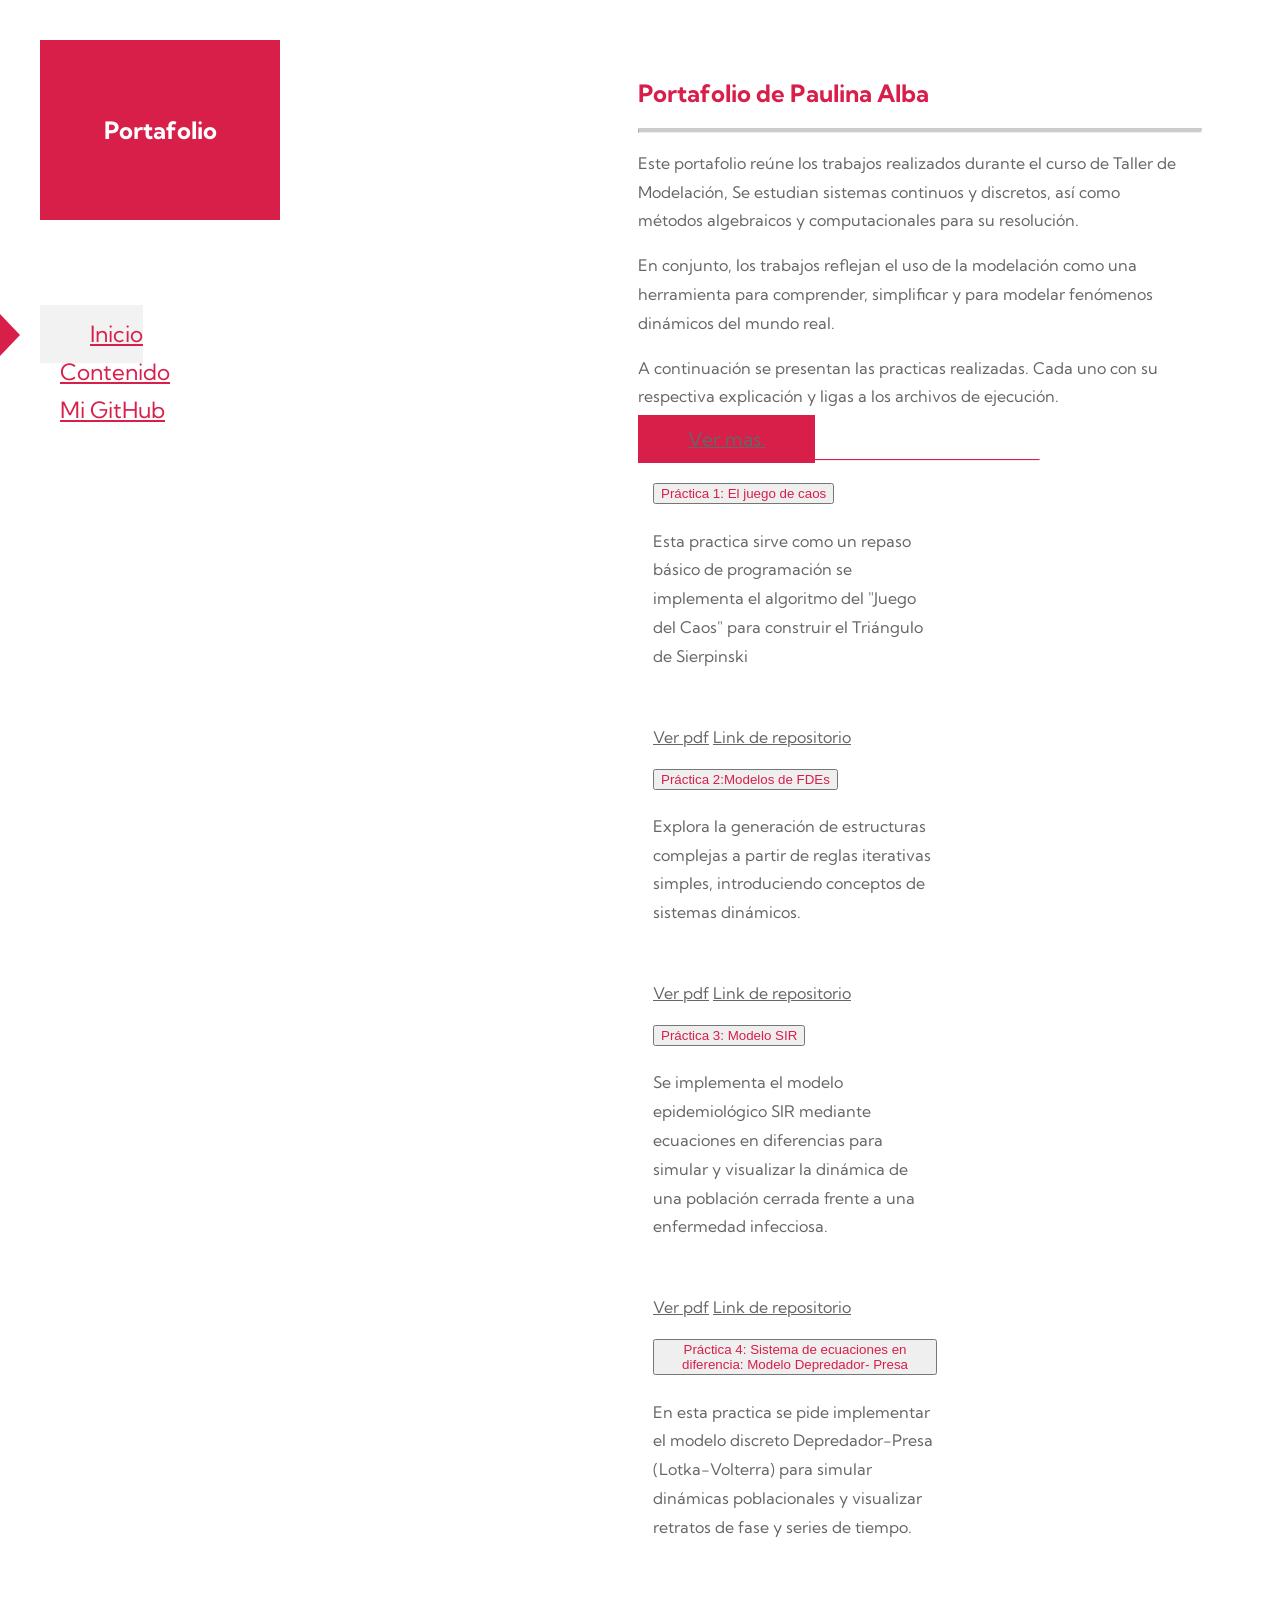
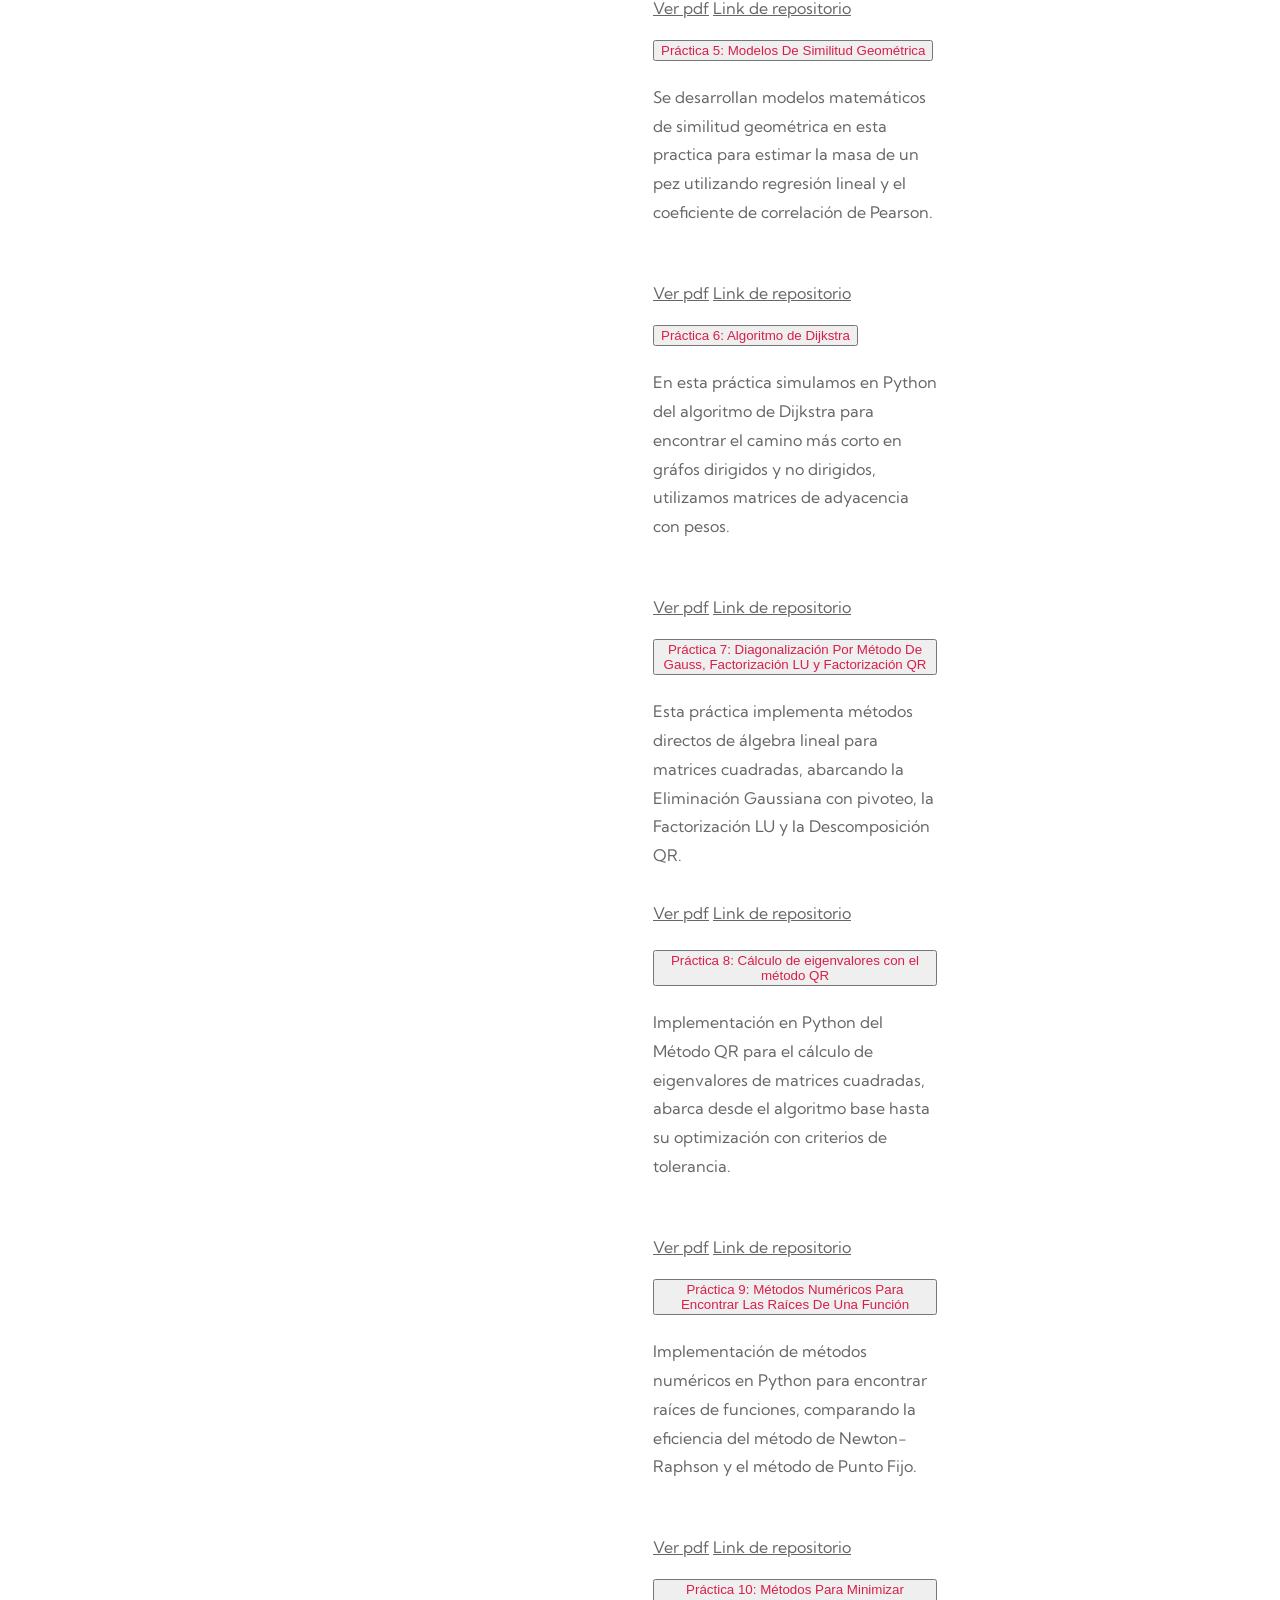
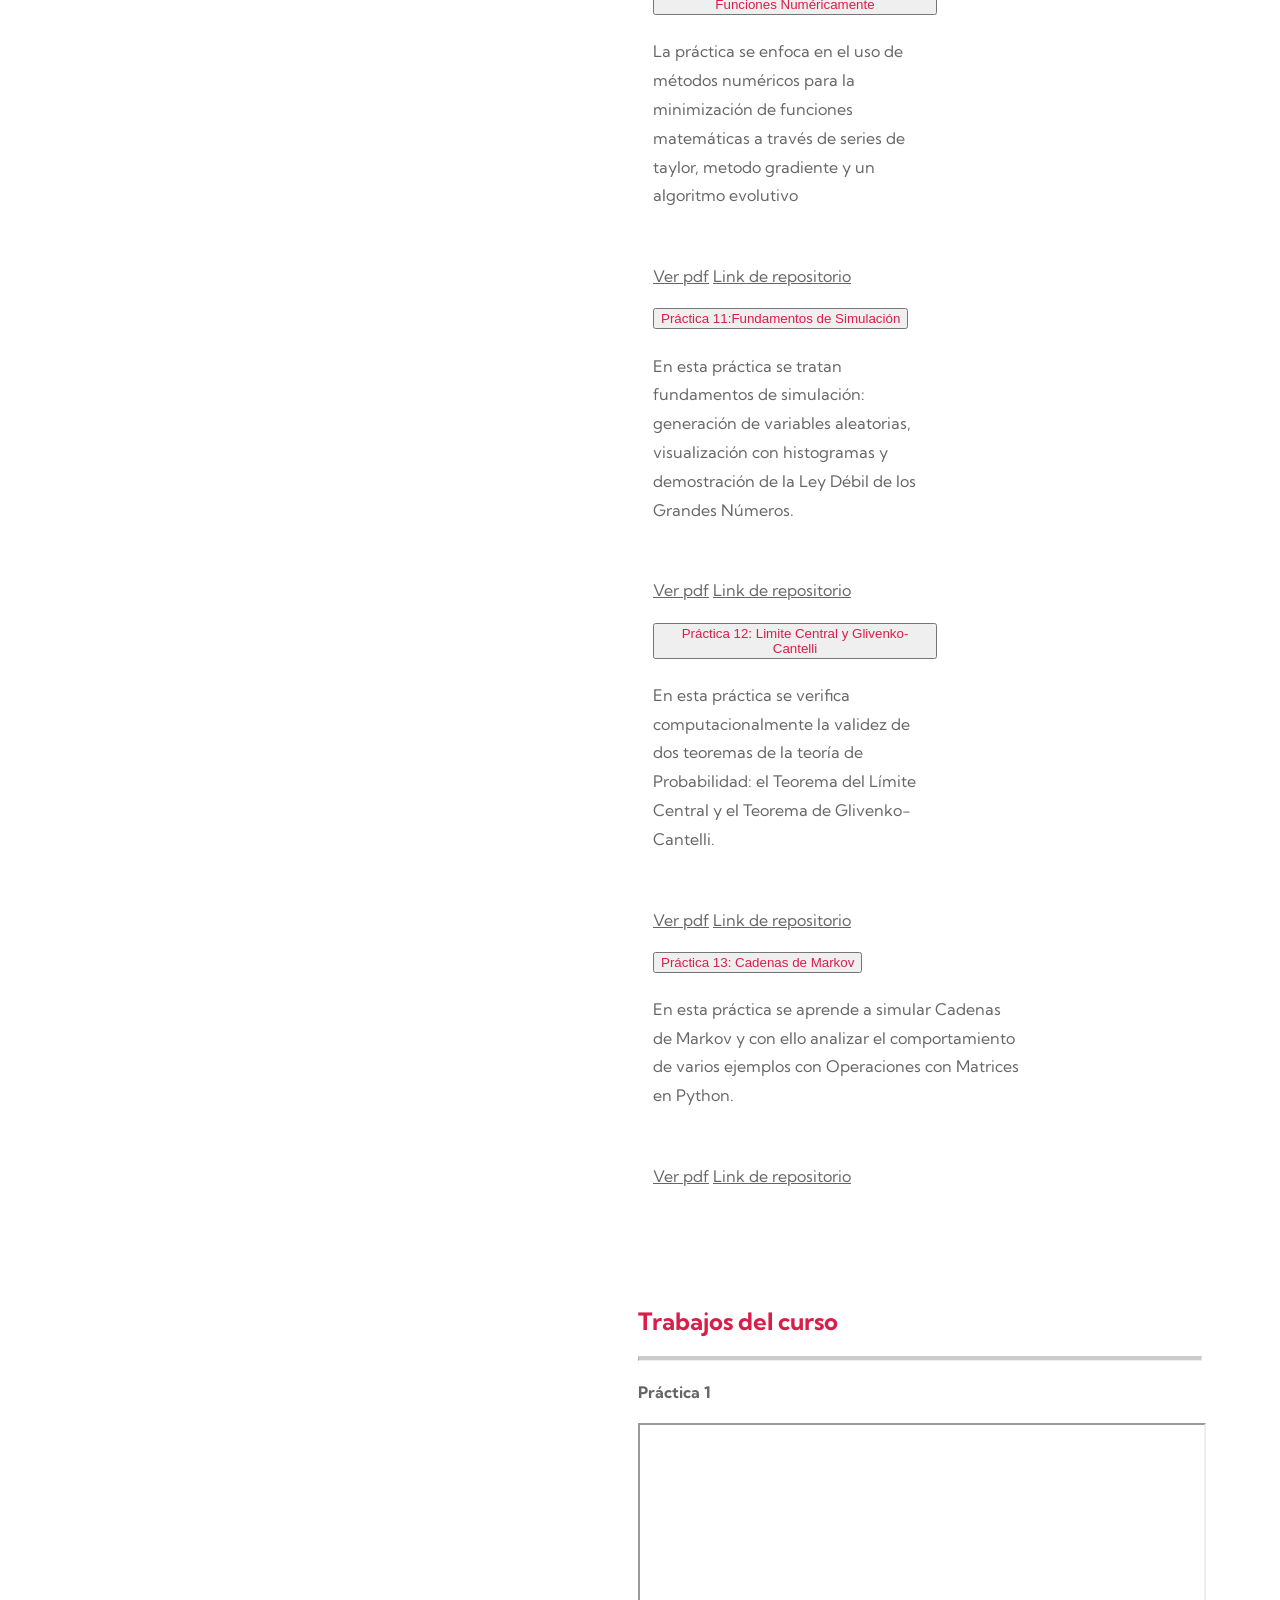
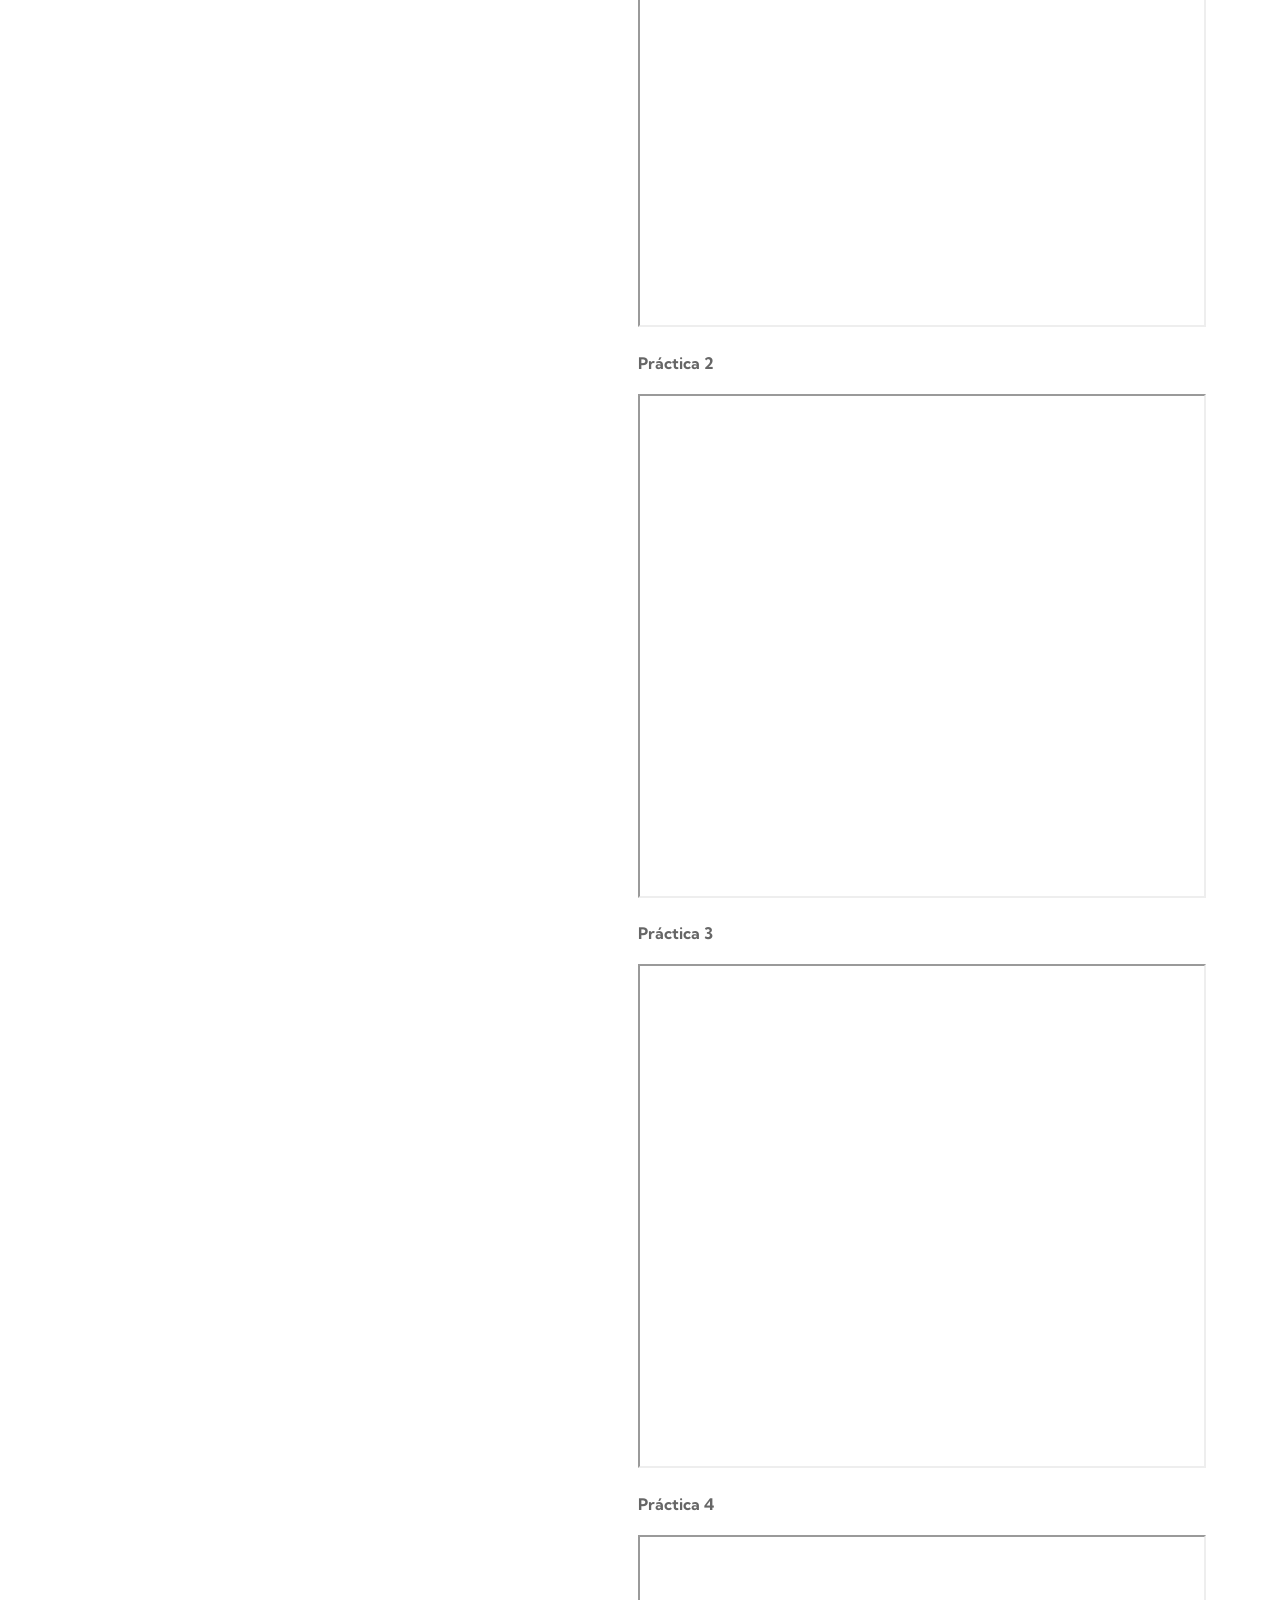
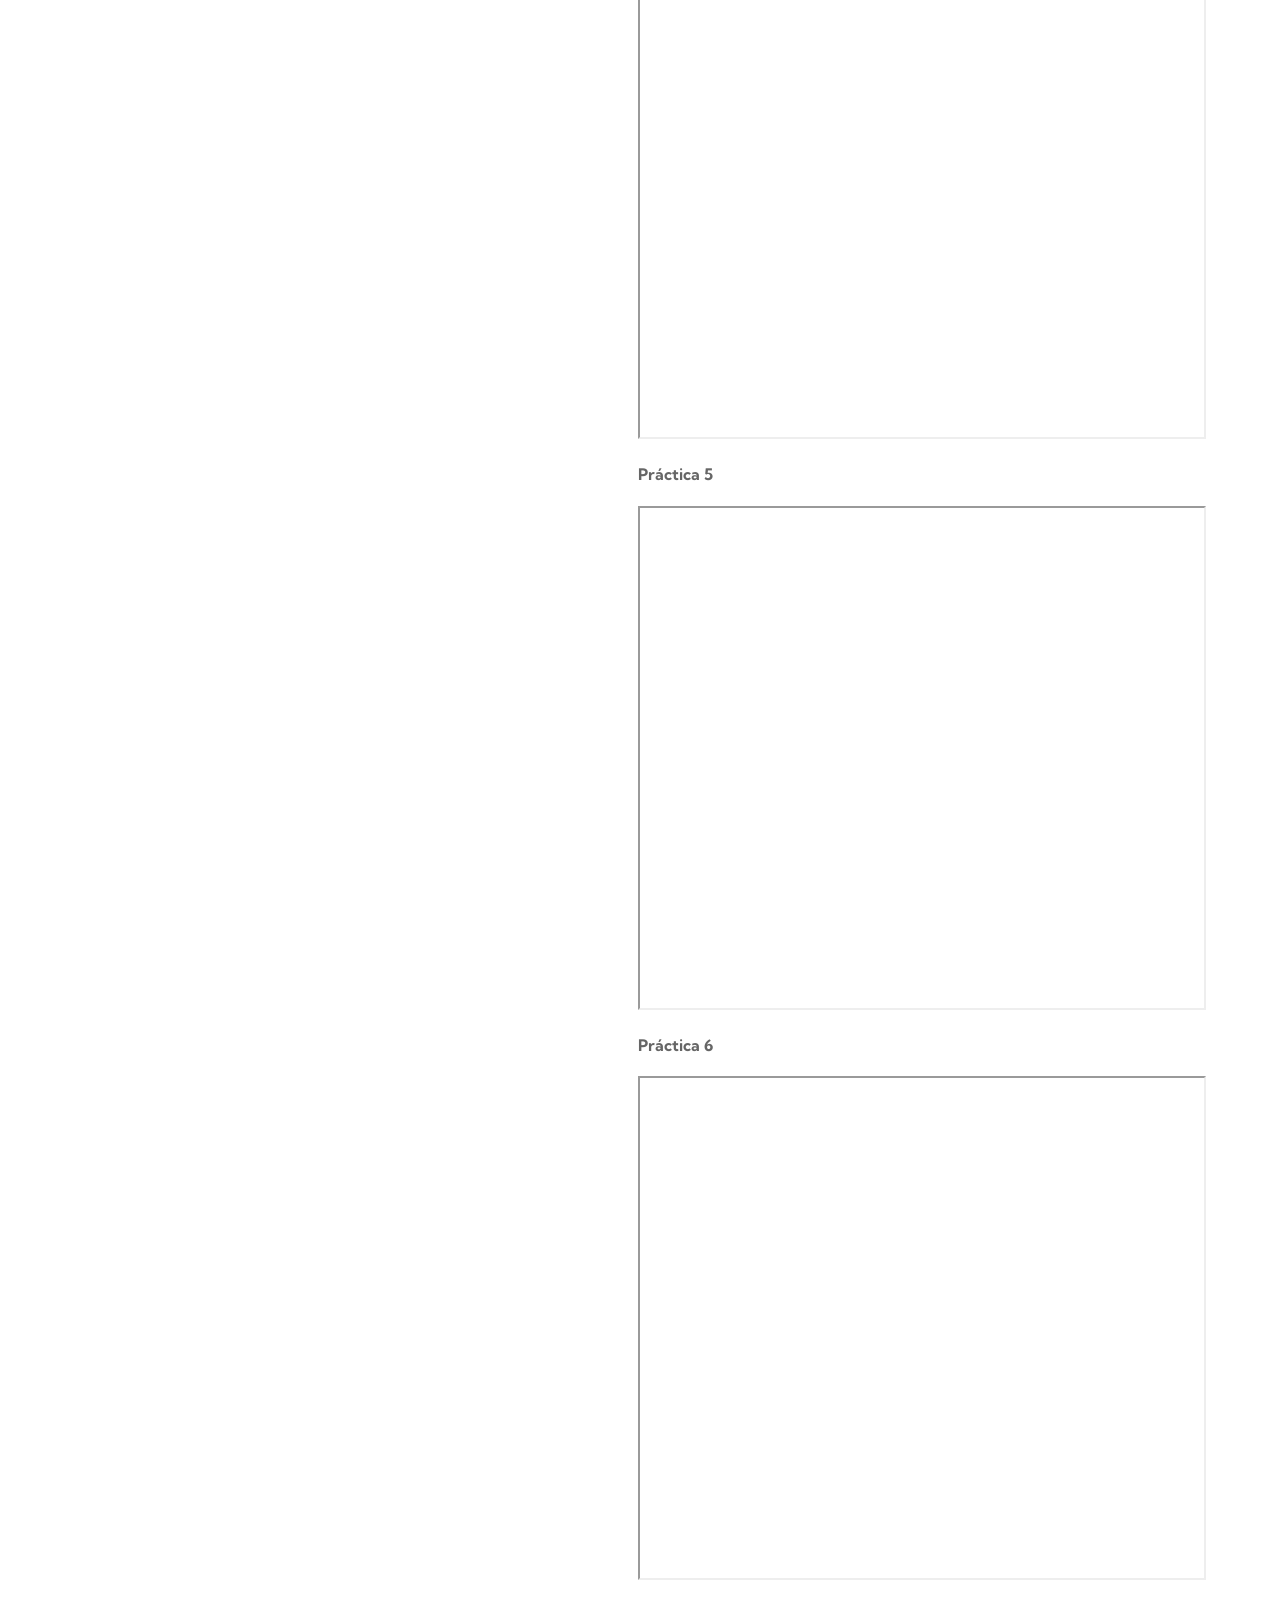
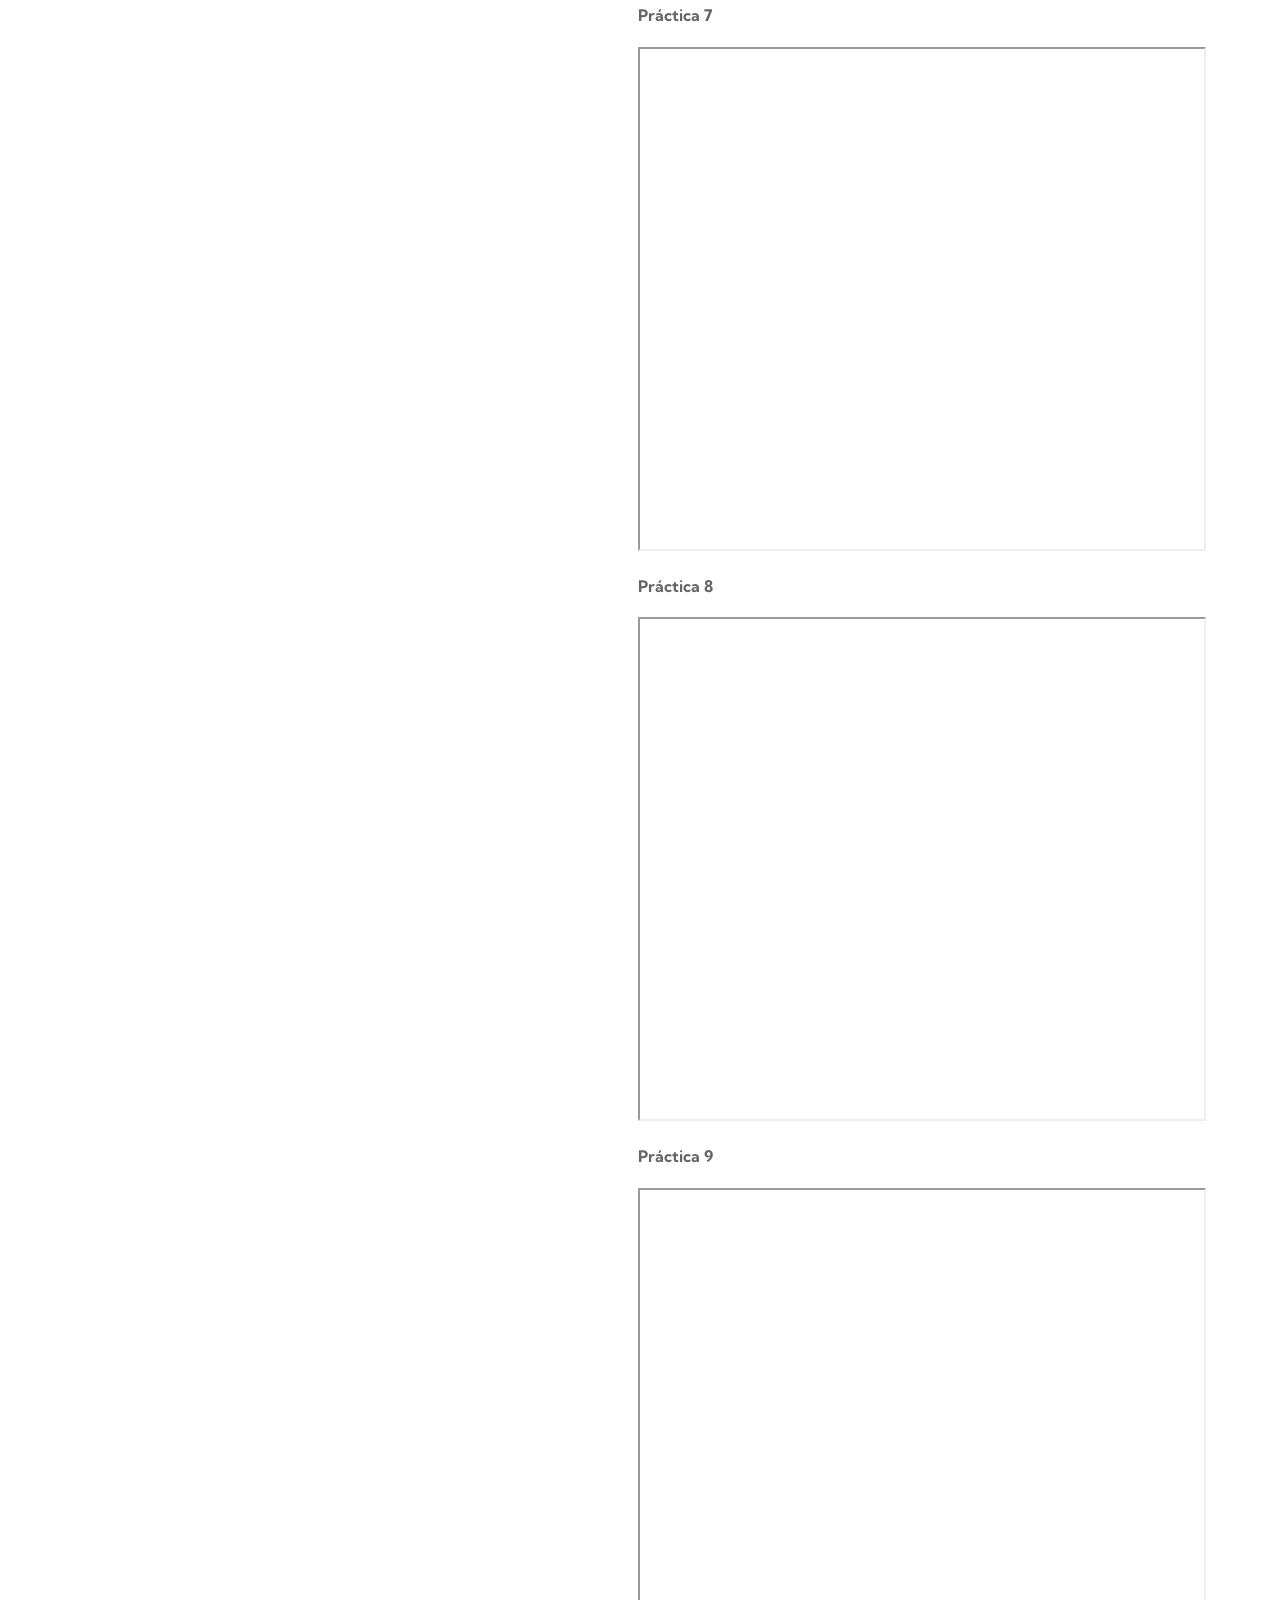
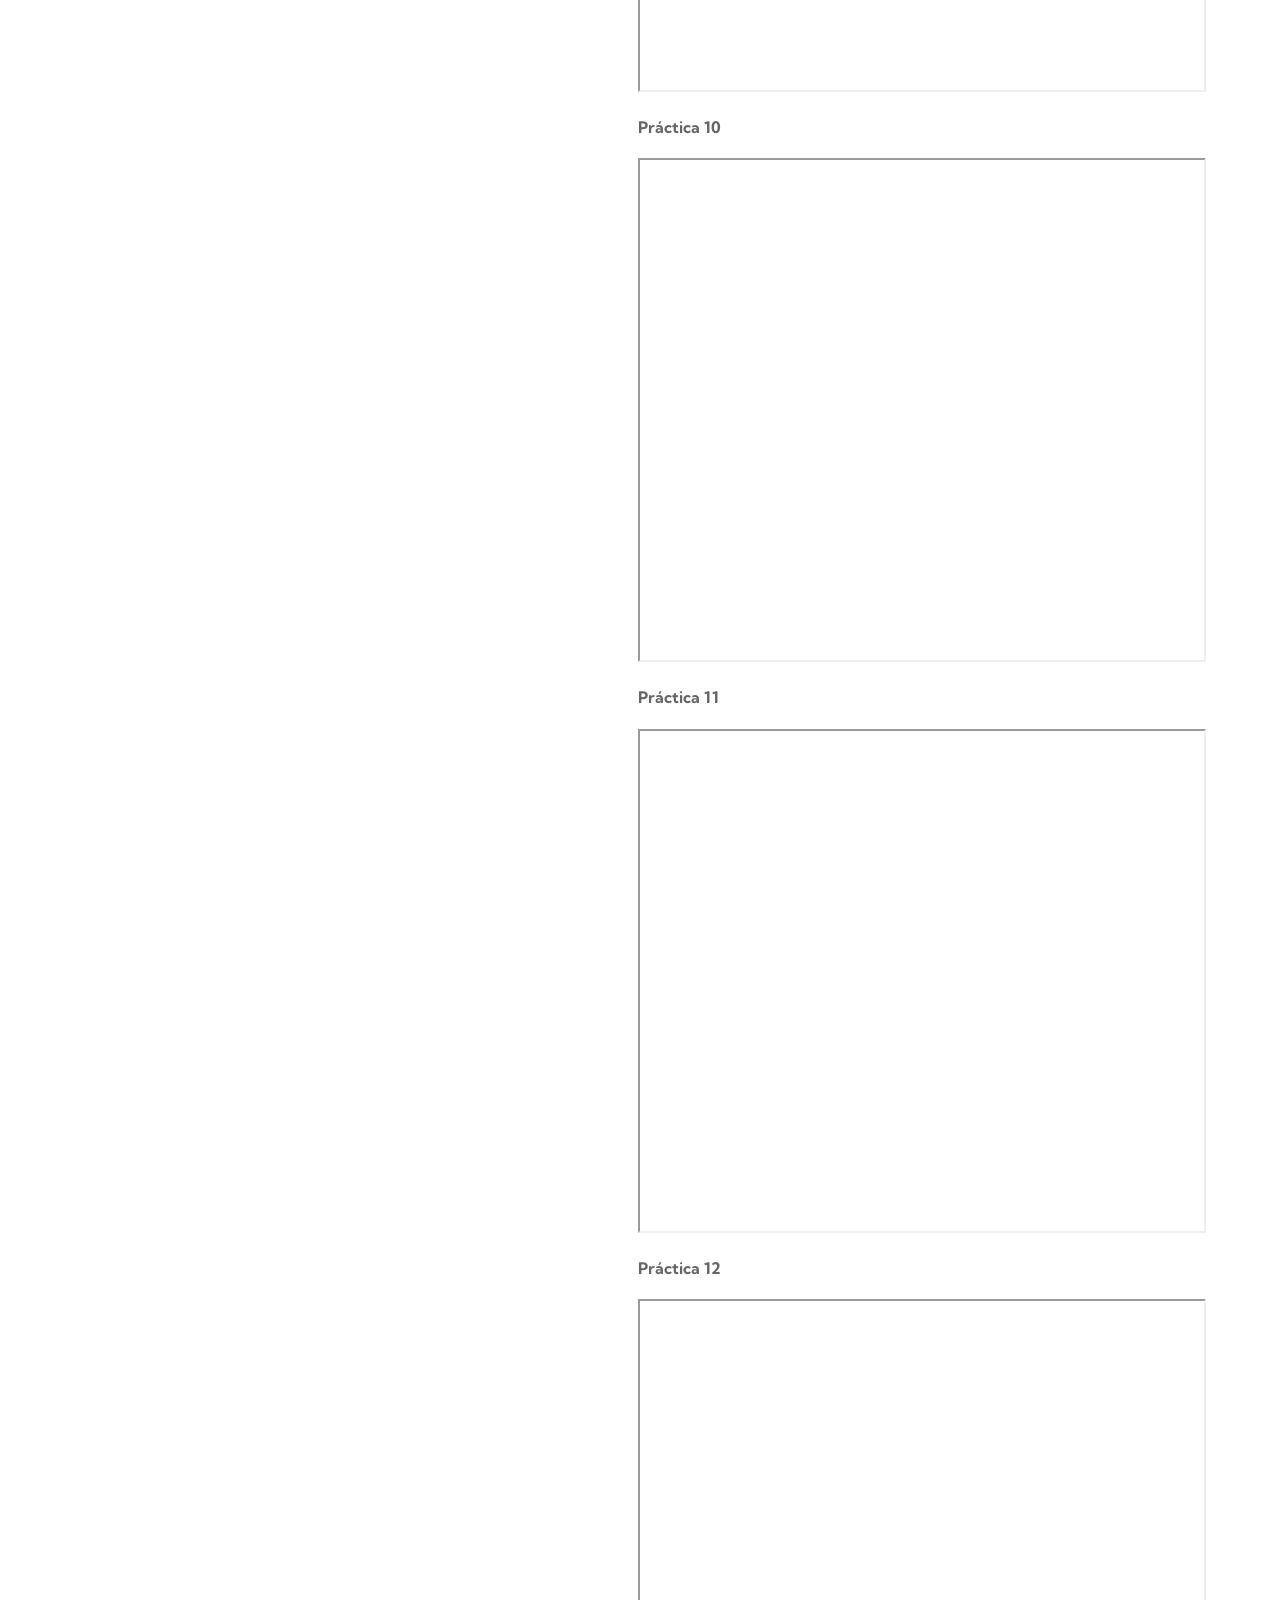
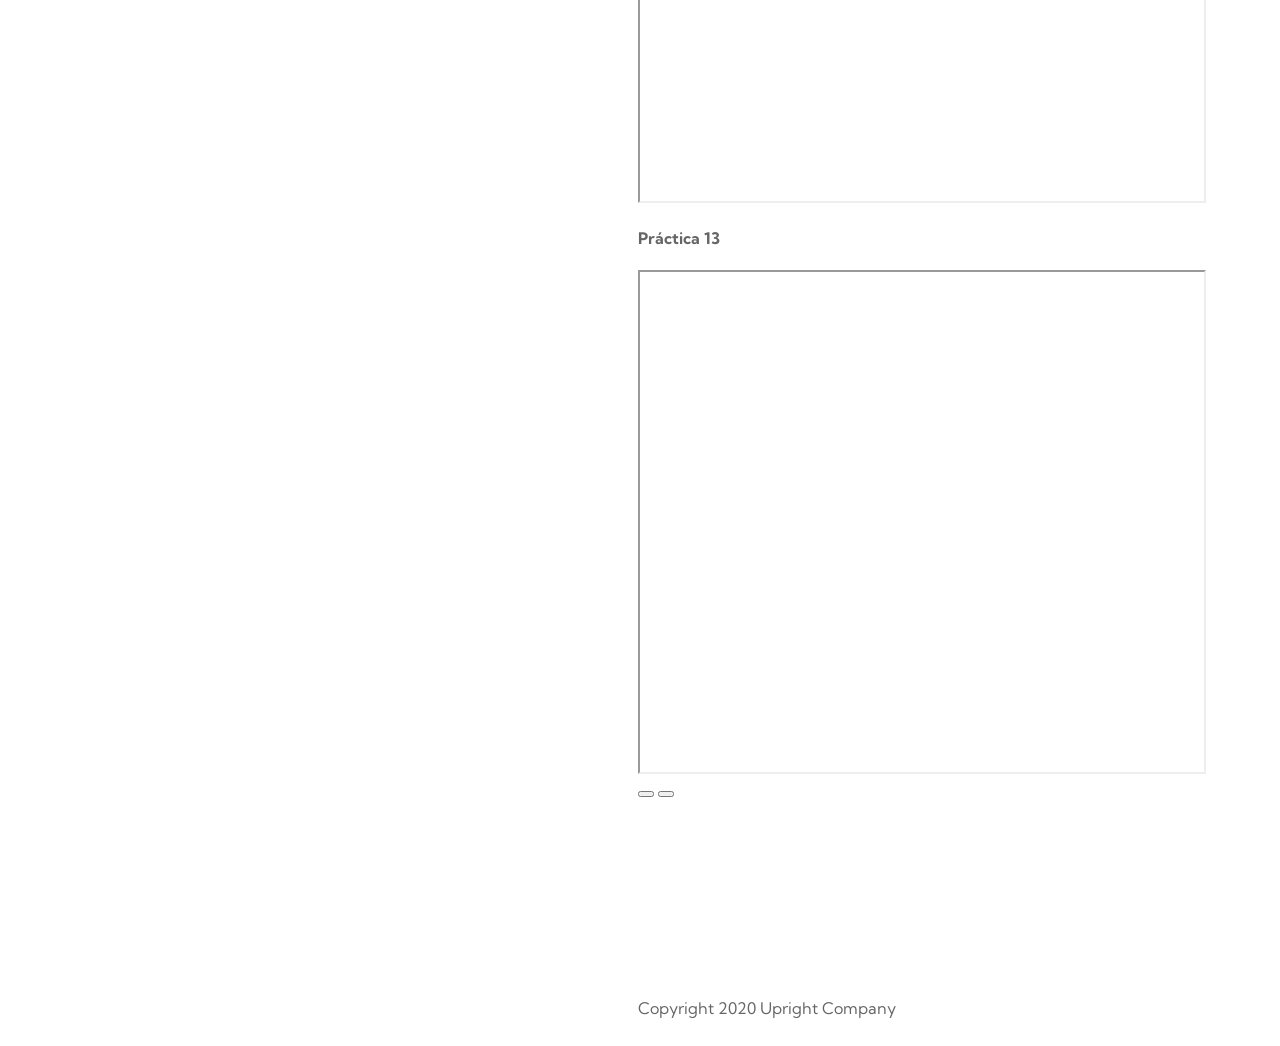
==== commit 2c312138: "Merge branch 'main' of https://github.com/albapaulina150-crypto/Portafolio_2026" ====
--- a/index.html
+++ b/index.html
@@ -550,6 +550,10 @@
                                         <h4>Práctica 12</h4>     
                                         <iframe src="Practica12.pdf" width="100%" height="500px"></iframe>
                                     </div>
+                                    <div class="carousel-item text-center">
+                                        <h4>Práctica 13</h4>     
+                                        <iframe src="Practica13.pdf" width="100%" height="500px"></iframe>
+                                    </div>
 
                                     
                                 </div>
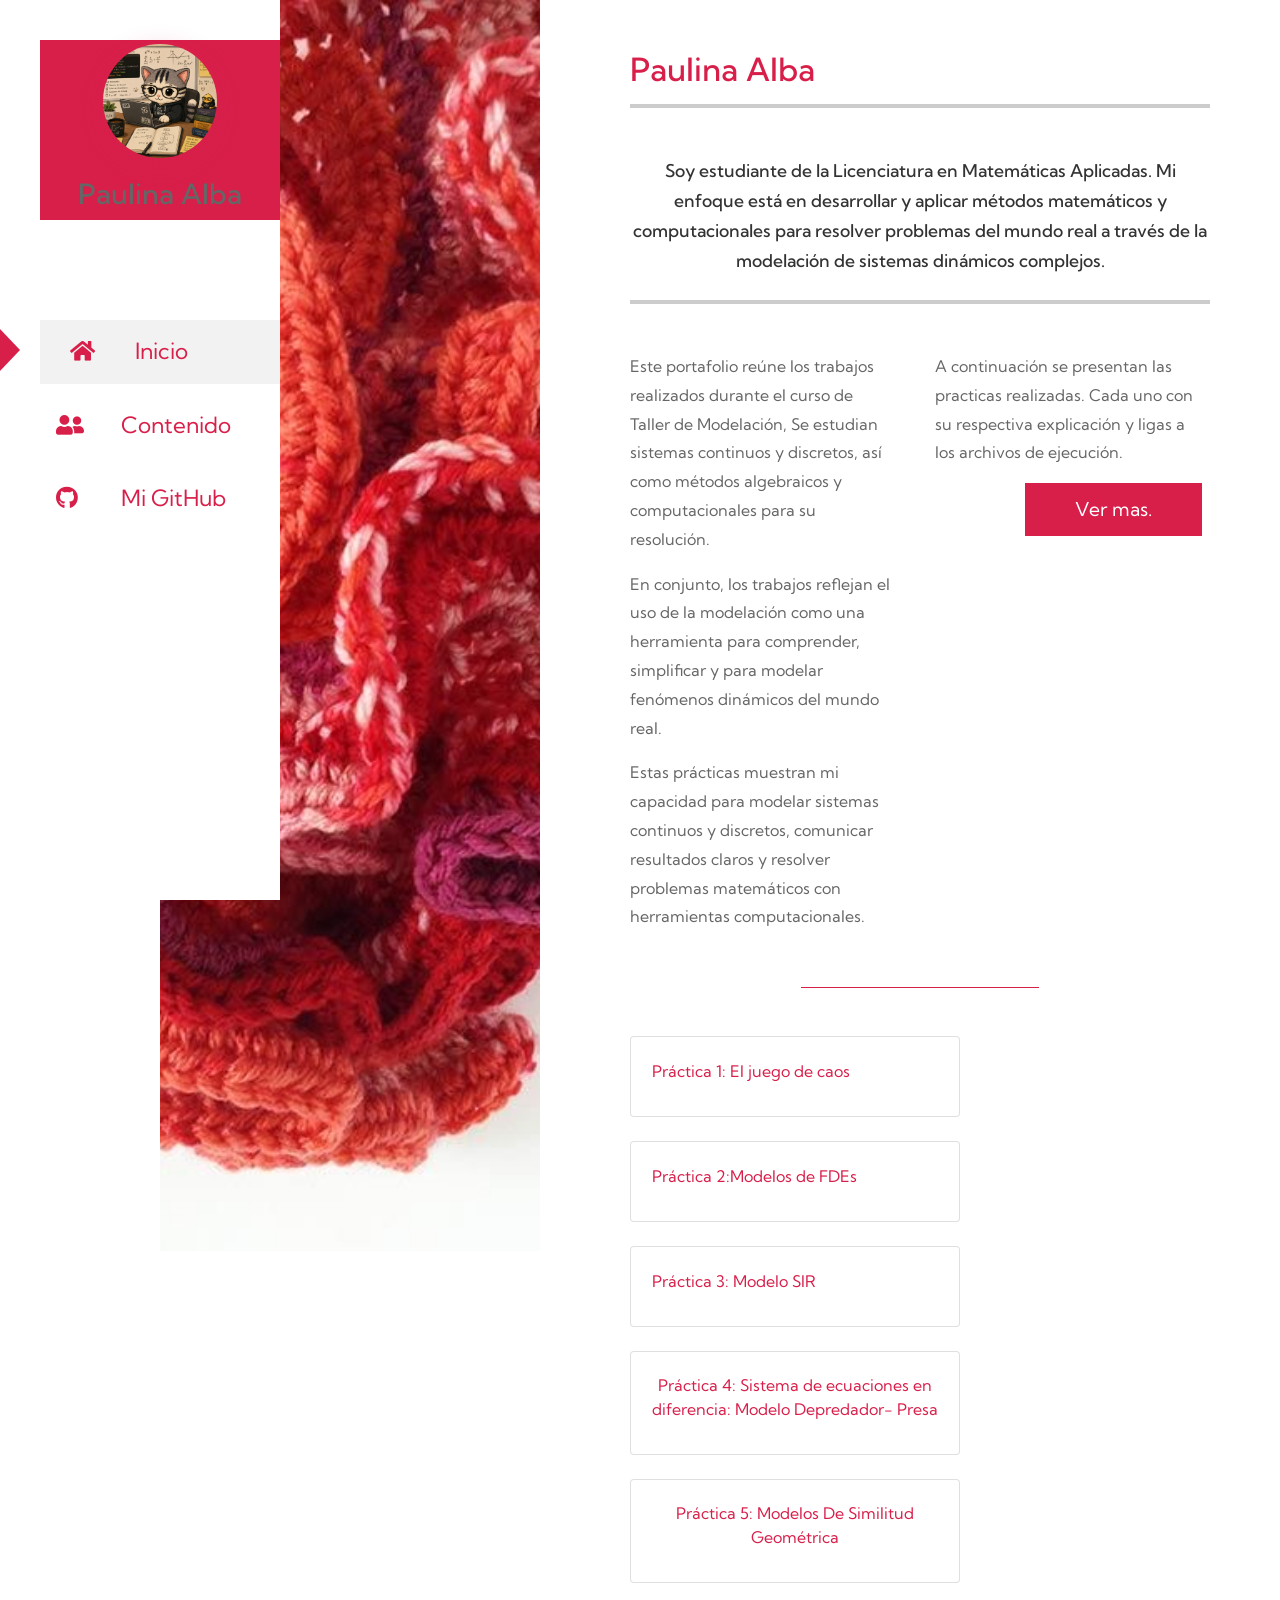
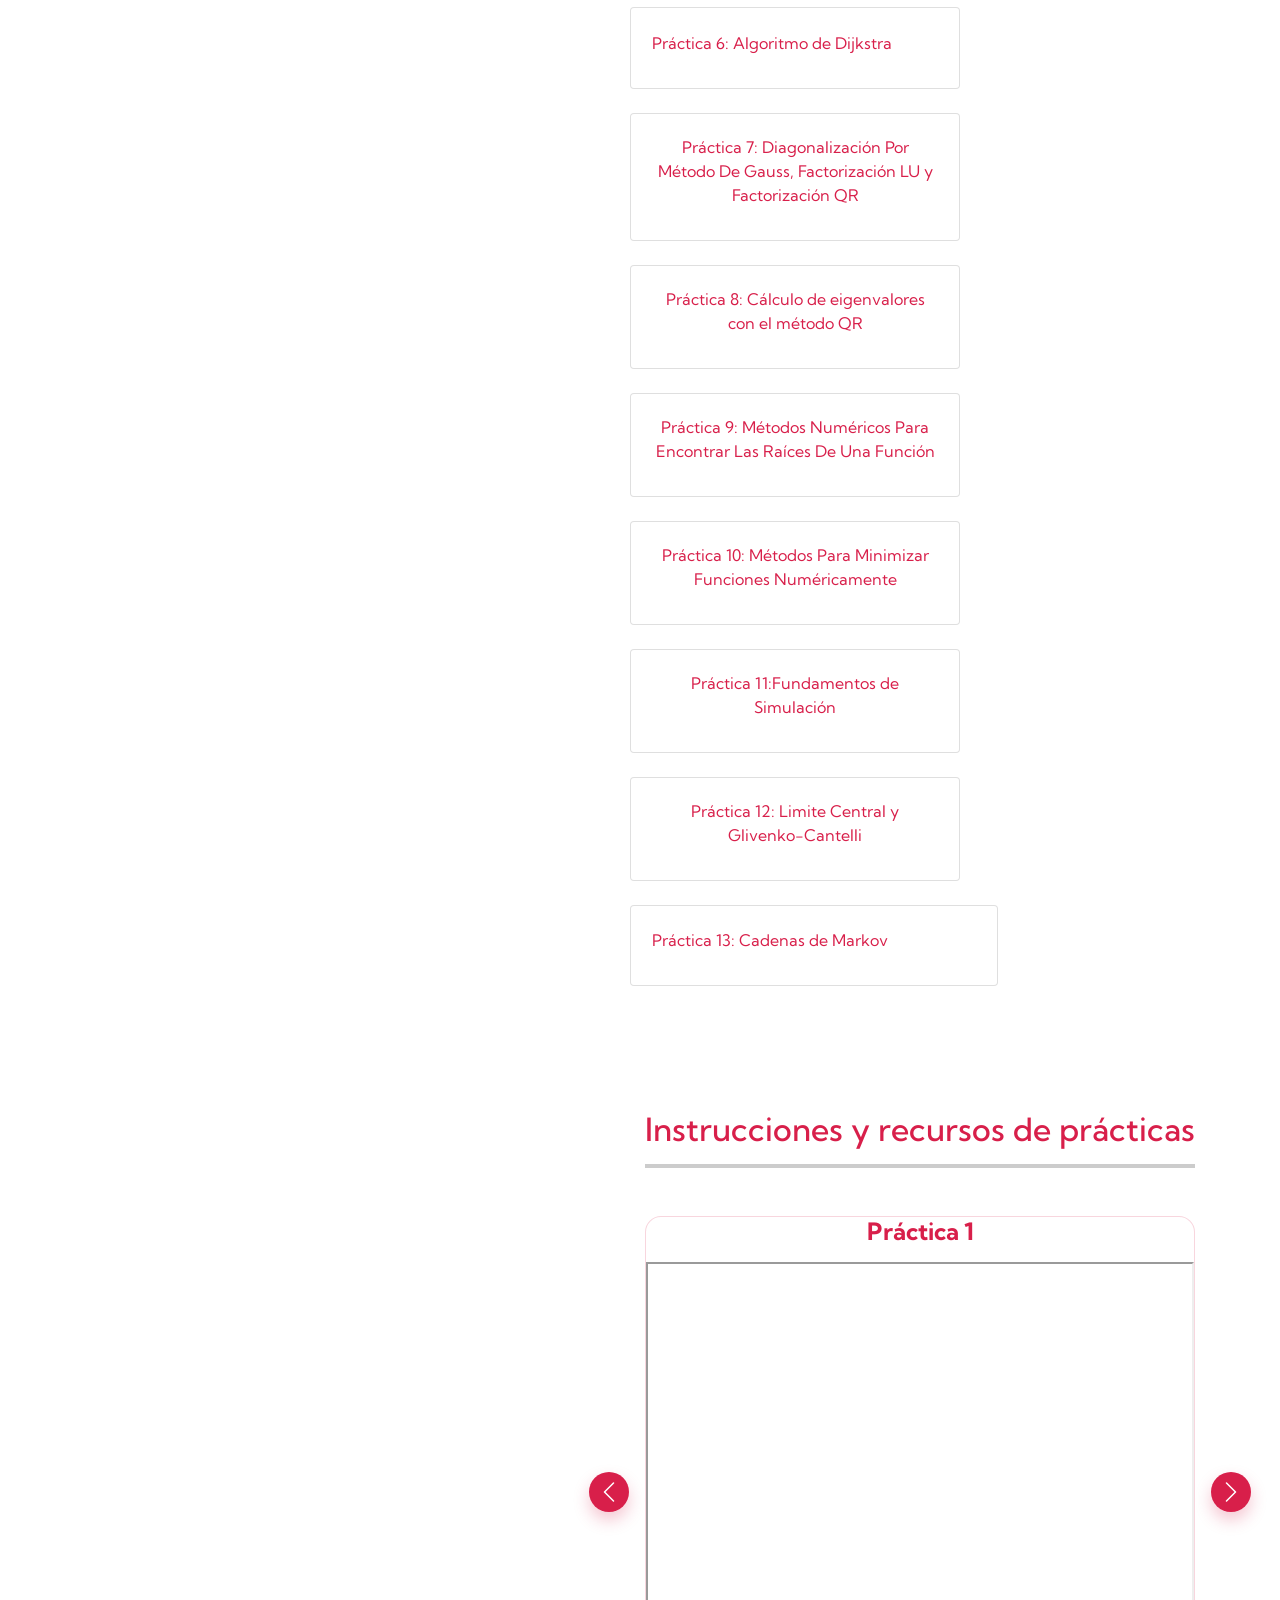
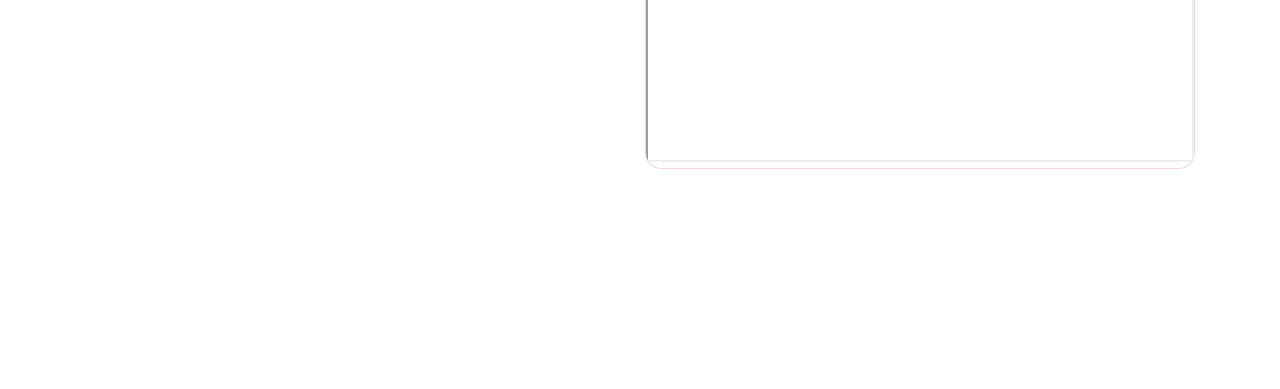
==== commit 1f9211de: "Add files via upload" ====
--- a/index.html
+++ b/index.html
@@ -5,13 +5,177 @@
     <meta name="viewport" content="width=device-width, initial-scale=1.0">
     <title>Portafolio - Paulina Alba</title>
     <link href="https://fonts.googleapis.com/css2?family=Kumbh+Sans&display=swap" rel="stylesheet"> <!-- https://fonts.google.com/specimen/Kumbh+Sans -->
-    <link rel="stylesheet" href="fontawesome/css/all.min.css">  <!-- https://fontawesome.com/-->  
-    <link rel="stylesheet" href="magnific-popup.css">       <!-- https://dimsemenov.com/plugins/magnific-popup/ -->
-    <link rel="stylesheet" href="bootstrap.min.css">        <!-- https://getbootstrap.com/ -->
-    <link rel="stylesheet" href="slick/slick.min.css">          <!-- https://kenwheeler.github.io/slick/ -->
-    <link rel="stylesheet" href="slick/slick-theme.css">
-    <link rel="stylesheet" href="templatemo-upright.css">
-<!--
+    <link rel="stylesheet" href="assets/libs/fontawesome/css/all.min.css">  <!-- https://fontawesome.com/-->  
+    <link rel="stylesheet" href="assets/css/magnific-popup.css">       <!-- https://dimsemenov.com/plugins/magnific-popup/ -->
+    <link rel="stylesheet" href="assets/css/bootstrap.min.css">        <!-- https://getbootstrap.com/ -->
+    <link rel="stylesheet" href="assets/libs/slick/slick.min.css">          <!-- https://kenwheeler.github.io/slick/ -->
+    <link rel="stylesheet" href="assets/libs/slick/slick-theme.css">
+    <link rel="stylesheet" href="assets/css/templatemo-upright.css">
+    <style>
+        #accordion .btn-outline-primary,
+        #accordion .btn-outline-secondary {
+            border-width: 2px;
+            border-radius: 0.65rem;
+            padding: 0.45rem 0.95rem;
+            font-weight: 600;
+            letter-spacing: 0.02em;
+            transition: transform 0.2s ease, box-shadow 0.2s ease, background-color 0.2s ease;
+        }
+        #accordion .btn-outline-primary {
+            color: #d81f4a;
+            border-color: #d81f4a;
+            background-color: transparent;
+        }
+        #accordion .btn-outline-secondary {
+            color: #9d06cf;
+            border-color: #9d06cf;
+            background-color: transparent;
+        }
+        #accordion .btn-outline-primary:hover,
+        #accordion .btn-outline-secondary:hover {
+            transform: translateY(-1px);
+            box-shadow: 0 0.5rem 1rem rgba(216, 31, 74, 0.18);
+        }
+        #accordion .btn-outline-primary:hover {
+            color: #ffffff;
+            background-color: #d81f4a;
+            border-color: #d81f4a;
+        }
+        #accordion .btn-outline-secondary:hover {
+            color: #ffffff;
+            background-color: #9d06cf;
+            border-color: #9d06cf;
+        }
+        #accordion .btn-outline-primary:focus,
+        #accordion .btn-outline-secondary:focus {
+            box-shadow: 0 0 0 0.3rem rgba(216, 31, 74, 0.25);
+        }
+
+        /* Estilos para el componente de perfil */
+        .tm-profile-container {
+            display: flex;
+            flex-direction: column;
+            align-items: center;
+            gap: 1rem;
+            padding: 1.5rem;
+        }
+        .tm-profile-avatar {
+            width: 120px;
+            height: 120px;
+            border-radius: 50%;
+            object-fit: cover;
+            border: 3px solid #d81f4a;
+            box-shadow: 0 0.5rem 1.5rem rgba(216, 31, 74, 0.25);
+            transition: transform 0.3s ease, box-shadow 0.3s ease;
+        }
+        .tm-profile-avatar:hover {
+            transform: scale(1.08);
+            box-shadow: 0 0.75rem 2rem rgba(216, 31, 74, 0.35);
+        }
+        .tm-profile-text {
+            text-align: center;
+        }
+        .tm-profile-text .tm-brand {
+            font-size: 1.75rem;
+            margin-bottom: 0.5rem;
+        }
+        .tm-profile-text .tm-brand-subtitle {
+            font-size: 0.85rem;
+            color: #666666;
+            margin: 0;
+        }
+        
+        /* Bio intro styling */
+        .tm-bio-intro {
+            font-size: 1.1rem;
+            color: #333333;
+            line-height: 1.7;
+            font-weight: 500;
+            text-align: center;
+            margin-bottom: 1.5rem;
+            max-width: 800px;
+            margin-left: auto;
+            margin-right: auto;
+        }
+        
+        @media (max-width: 768px) {
+            .tm-profile-container {
+                padding: 1rem;
+            }
+            .tm-profile-avatar {
+                width: 100px;
+                height: 100px;
+            }
+            .tm-profile-text .tm-brand {
+                font-size: 1.5rem;
+            }
+        }
+
+        #carouselExampleSlidesOnly {
+            position: relative;
+        }
+        #carouselExampleSlidesOnly .carousel-inner {
+            border: 1px solid rgba(216, 31, 74, 0.18);
+            border-radius: 1rem;
+            overflow: hidden;
+            background-color: #ffffff;
+        }
+        #carouselExampleSlidesOnly .carousel-item h4 {
+            margin-bottom: 1rem;
+            color: #d81f4a;
+            font-weight: 700;
+        }
+        #carouselExampleSlidesOnly .carousel-control-prev,
+        #carouselExampleSlidesOnly .carousel-control-next {
+            width: 2.5rem;
+            height: 2.5rem;
+            top: 50%;
+            transform: translateY(-50%);
+            opacity: 1;
+            border-radius: 50%;
+            background-color: #d81f4a;
+            border: none;
+            box-shadow: 0 0.5rem 1rem rgba(216, 31, 74, 0.25);
+            transition: background-color 0.2s ease, transform 0.2s ease;
+        }
+        #carouselExampleSlidesOnly .carousel-control-prev {
+            left: -3.5rem;
+        }
+        #carouselExampleSlidesOnly .carousel-control-next {
+            right: -3.5rem;
+        }
+        #carouselExampleSlidesOnly .carousel-control-prev-icon,
+        #carouselExampleSlidesOnly .carousel-control-next-icon {
+            background-image: url("data:image/svg+xml,%3csvg xmlns='http://www.w3.org/2000/svg' viewBox='0 0 16 16'%3e%3cpath d='M11.354 1.646a.5.5 0 0 1 0 .708L5.707 8l5.647 5.646a.5.5 0 0 1-.708.708l-6-6a.5.5 0 0 1 0-.708l6-6a.5.5 0 0 1 .708 0z' fill='%23ffffff'/%3e%3c/svg%3e");
+            background-color: transparent;
+            background-size: 1.5rem 1.5rem;
+        }
+        #carouselExampleSlidesOnly .carousel-control-next-icon {
+            background-image: url("data:image/svg+xml,%3csvg xmlns='http://www.w3.org/2000/svg' viewBox='0 0 16 16'%3e%3cpath d='M4.646 1.646a.5.5 0 0 1 .708 0l6 6a.5.5 0 0 1 0 .708l-6 6a.5.5 0 0 1-.708-.708L10.293 8 4.646 2.354a.5.5 0 0 1 0-.708z' fill='%23ffffff'/%3e%3c/svg%3e");
+        }
+        #carouselExampleSlidesOnly .carousel-control-prev:hover,
+        #carouselExampleSlidesOnly .carousel-control-next:hover {
+            background-color: #9d06cf;
+            transform: translateY(-50%) scale(1.08);
+        }
+        @media (max-width: 992px) {
+            #carouselExampleSlidesOnly .carousel-control-prev,
+            #carouselExampleSlidesOnly .carousel-control-next {
+                top: auto;
+                bottom: 1rem;
+                transform: none;
+                width: 2.2rem;
+                height: 2.2rem;
+            }
+            #carouselExampleSlidesOnly .carousel-control-prev {
+                left: 1rem;
+            }
+            #carouselExampleSlidesOnly .carousel-control-next {
+                right: 1rem;
+                left: auto;
+            }
+        }
+    </style><!--
     
 TemplateMo 555 Upright
 
@@ -30,7 +194,12 @@
                     </button>
                     <div>
                         <div class="tm-brand-box">
-                            <h1 class="tm-brand">Portafolio</h1>
+                            <div class="tm-profile-container">
+                                <img src="assets/img/avatar.png" alt="Paulina Alba" class="tm-profile-avatar">
+                                <div class="tm-profile-text">
+                                    <h1 class="tm-brand">Paulina Alba</h1>
+                                </div>
+                            </div>
                         </div>                
                         <ul id="tm-main-nav">
                             <li class="nav-item">                                
@@ -50,7 +219,7 @@
                             <li class="nav-item">
                                 <a href="https://github.com/albapaulina150-crypto" class="nav-link external" target="_parent" rel="sponsored">
                                     <div class="triangle-right"></div>
-                                    <i class="fas fa-external-link-alt nav-icon"></i>
+                                    <i class="fab fa-github nav-icon"></i>
                                     Mi GitHub
                                 </a>
                             </li>
@@ -63,9 +232,11 @@
             <div class="tm-main">
                 <!-- Home section -->
                 <div class="tm-section-wrap">
-                    <div class="tm-parallax" data-parallax="scroll" data-image-src="img-crochet.jpg"></div>                   
+                    <div class="tm-parallax" data-parallax="scroll" data-image-src="assets/img/img-crochet.jpg"></div>                   
                     <section id="home" class="tm-section">
-                        <h2 class="tm-text-primary">Portafolio de Paulina Alba</h2>
+                        <h2 class="tm-text-primary">Paulina Alba</h2>
+                        <hr class="mb-5">
+                        <p class="tm-bio-intro">Soy estudiante de la Licenciatura en Matemáticas Aplicadas. Mi enfoque está en desarrollar y aplicar métodos matemáticos y computacionales para resolver problemas del mundo real a través de la modelación de sistemas dinámicos complejos.</p>
                         <hr class="mb-5">
                         <div class="row">
                             <div class="col-lg-6 tm-col-home mb-4">
@@ -79,6 +250,9 @@
                                     <p>
                                         En conjunto, los trabajos reflejan el uso de la modelación como una 
                                         herramienta para comprender, simplificar y para modelar fenómenos dinámicos del mundo real.
+                                    </p>
+                                    <p>
+                                        Estas prácticas muestran mi capacidad para modelar sistemas continuos y discretos, comunicar resultados claros y resolver problemas matemáticos con herramientas computacionales.
                                     </p>
                                 </div>                                
                             </div>
@@ -123,8 +297,8 @@
 
                                                 <br><br>
 
-                                                <a href="#about" onclick="irASlide(0)" class="card-link">Ver pdf</a>
-                                                <a href="https://github.com/albapaulina150-crypto/practica1_equipopau.git" target="_blank" class="card-link">Link de repositorio</a>
+                                                <a href="https://github.com/albapaulina150-crypto/practica1_equipopau.git" target="_blank" class="btn btn-sm btn-outline-primary" role="button">Link de repositorio</a>
+                                                <a href="#about" onclick="irASlide(0)" class="btn btn-sm btn-outline-secondary me-2" role="button">Ver pdf</a>
                                             </div>
 
                                         </div>
@@ -151,8 +325,8 @@
 
                                                 <br><br>
 
-                                                <a href="#about" onclick="irASlide(1)" class="card-link">Ver pdf</a>
-                                                <a href="https://github.com/albapaulina150-crypto/practica02.git" target="_blank" class="card-link">Link de repositorio</a>
+                                                <a href="https://github.com/albapaulina150-crypto/practica02.git" target="_blank" class="btn btn-sm btn-outline-primary" role="button">Link de repositorio</a>
+                                                <a href="#about" onclick="irASlide(1)" class="btn btn-sm btn-outline-secondary me-2" role="button">Ver pdf</a>
                                             </div>
 
                                         </div>
@@ -180,8 +354,8 @@
 
                                                 <br><br>
 
-                                                <a href="#about" onclick="irASlide(2)" class="card-link">Ver pdf</a>
-                                                <a href="https://github.com/albapaulina150-crypto/practica03_pauleosauljose.git" target="_blank" class="card-link">Link de repositorio</a>
+                                                <a href="https://github.com/albapaulina150-crypto/practica03_pauleosauljose.git" target="_blank" class="btn btn-sm btn-outline-primary" role="button">Link de repositorio</a>
+                                                <a href="#about" onclick="irASlide(2)" class="btn btn-sm btn-outline-secondary me-2" role="button">Ver pdf</a>
                                             </div>
 
                                         </div>
@@ -208,8 +382,8 @@
 
                                                 <br><br>
 
-                                                <a href="#about" onclick="irASlide(3)" class="card-link">Ver pdf</a>
-                                                <a href="https://github.com/citlalminatzin/04-lotka-volterra-pau-leo-y-saul.git" target="_blank" class="card-link">Link de repositorio</a>
+                                                <a href="https://github.com/citlalminatzin/04-lotka-volterra-pau-leo-y-saul.git" target="_blank" class="btn btn-sm btn-outline-primary" role="button">Link de repositorio</a>
+                                                <a href="#about" onclick="irASlide(3)" class="btn btn-sm btn-outline-secondary me-2" role="button">Ver pdf</a>
                                             </div>
 
                                         </div>
@@ -236,8 +410,8 @@
 
                                                 <br><br>
 
-                                                <a href="#about" onclick="irASlide(4)" class="card-link">Ver pdf</a>
-                                                <a href="https://github.com/citlalminatzin/05-go-fish-pau-leo-y-saul.git" target="_blank" class="card-link">Link de repositorio</a>
+                                                <a href="https://github.com/citlalminatzin/05-go-fish-pau-leo-y-saul.git" target="_blank" class="btn btn-sm btn-outline-primary" role="button">Link de repositorio</a>
+                                                <a href="#about" onclick="irASlide(4)" class="btn btn-sm btn-outline-secondary me-2" role="button">Ver pdf</a>
                                             </div>
 
                                         </div>
@@ -264,8 +438,8 @@
 
                                                 <br><br>
 
-                                                <a href="#about" onclick="irASlide(5)" class="card-link">Ver pdf</a>
-                                                <a href="https://github.com/citlalminatzin/06-dijkstra-equipo_mapache.git" target="_blank" class="card-link">Link de repositorio</a>
+                                                <a href="https://github.com/citlalminatzin/06-dijkstra-equipo_mapache.git" target="_blank" class="btn btn-sm btn-outline-primary" role="button">Link de repositorio</a>
+                                                <a href="#about" onclick="irASlide(5)" class="btn btn-sm btn-outline-secondary me-2" role="button">Ver pdf</a>
                                             </div>
 
                                         </div>
@@ -291,8 +465,8 @@
 
                                                 <br><br>
 
-                                                <a href="#about" onclick="irASlide(6)" class="card-link">Ver pdf</a>
-                                                <a href="https://github.com/citlalminatzin/07-linalg-equipo_mapache.git" target="_blank" class="card-link">Link de repositorio</a>
+                                                <a href="https://github.com/citlalminatzin/07-linalg-equipo_mapache.git" target="_blank" class="btn btn-sm btn-outline-primary" role="button">Link de repositorio</a>
+                                                <a href="#about" onclick="irASlide(6)" class="btn btn-sm btn-outline-secondary me-2" role="button">Ver pdf</a>
                                             </div>
 
                                         </div>
@@ -320,8 +494,8 @@
 
                                                 <br><br>
 
-                                                <a href="#about" onclick="irASlide(7)" class="card-link">Ver pdf</a>
-                                                <a href="https://github.com/citlalminatzin/09-qr-equipo_mapache.git" target="_blank" class="card-link">Link de repositorio</a>
+                                                <a href="https://github.com/citlalminatzin/09-qr-equipo_mapache.git" target="_blank" class="btn btn-sm btn-outline-primary" role="button">Link de repositorio</a>
+                                                <a href="#about" onclick="irASlide(7)" class="btn btn-sm btn-outline-secondary me-2" role="button">Ver pdf</a>
                                             </div>
 
                                         </div>
@@ -349,8 +523,8 @@
 
                                                 <br><br>
 
-                                                <a href="#about" onclick="irASlide(8)" class="card-link">Ver pdf</a>
-                                                <a href="https://github.com/citlalminatzin/09-newton-raphson-equipo_mapache.git" target="_blank" class="card-link">Link de repositorio</a>
+                                                <a href="https://github.com/citlalminatzin/09-newton-raphson-equipo_mapache.git" target="_blank" class="btn btn-sm btn-outline-primary" role="button">Link de repositorio</a>
+                                                <a href="#about" onclick="irASlide(8)" class="btn btn-sm btn-outline-secondary me-2" role="button">Ver pdf</a>
                                             </div>
 
                                         </div>
@@ -377,8 +551,8 @@
 
                                                 <br><br>
 
-                                                <a href="#about" onclick="irASlide(9)" class="card-link">Ver pdf</a>
-                                                <a href="https://github.com/citlalminatzin/practica10-equipo-mapache.git" target="_blank"class="card-link">Link de repositorio</a>
+                                                <a href="https://github.com/citlalminatzin/practica10-equipo-mapache.git" target="_blank" class="btn btn-sm btn-outline-primary" role="button">Link de repositorio</a>
+                                                <a href="#about" onclick="irASlide(9)" class="btn btn-sm btn-outline-secondary me-2" role="button">Ver pdf</a>
                                             </div>
 
                                         </div>
@@ -405,8 +579,8 @@
 
                                                 <br><br>
 
-                                                <a href="#about" onclick="irASlide(10)" class="card-link">Ver pdf</a>
-                                                <a href="https://github.com/citlalminatzin/11-simulation-pau.git" target="_blank"class="card-link">Link de repositorio</a>
+                                                <a href="https://github.com/citlalminatzin/11-simulation-pau.git" target="_blank" class="btn btn-sm btn-outline-primary" role="button">Link de repositorio</a>
+                                                <a href="#about" onclick="irASlide(10)" class="btn btn-sm btn-outline-secondary me-2" role="button">Ver pdf</a>
                                             </div>
 
                                         </div>
@@ -434,8 +608,8 @@
 
                                                 <br><br>
 
-                                                <a href="#about" onclick="irASlide(11)" class="card-link">Ver pdf</a>
-                                                <a href="https://github.com/citlalminatzin/12-cdf-pauauau420p.git" target="_blank"="card-link">Link de repositorio</a>
+                                                <a href="https://github.com/citlalminatzin/12-cdf-pauauau420p.git" target="_blank" class="btn btn-sm btn-outline-primary" role="button">Link de repositorio</a>
+                                                <a href="#about" onclick="irASlide(11)" class="btn btn-sm btn-outline-secondary me-2" role="button">Ver pdf</a>
                                             </div>
 
                                         </div>
@@ -464,8 +638,8 @@
 
                                                 <br><br>
 
-                                                <a href="#about" onclick="irASlide(12)" class="card-link">Ver pdf</a>
-                                                <a href="https://github.com/citlalminatzin/13-markov-chains-pauauau420p" target="_blank" class="card-link">Link de repositorio</a>
+                                                <a href="https://github.com/citlalminatzin/13-markov-chains-pauauau420p" target="_blank" class="btn btn-sm btn-outline-primary" role="button">Link de repositorio</a>
+                                                <a href="#about" onclick="irASlide(12)" class="btn btn-sm btn-outline-secondary me-2" role="button">Ver pdf</a>
                                             </div>
 
                                         </div>
@@ -487,9 +661,9 @@
 
                 <!-- About section -->
                 <div class="tm-section-wrap">
-                    <div class="tm-parallax" data-parallax="scroll" data-image-src="img-crochet.jpg"></div>
+                    <div class="tm-parallax" data-parallax="scroll" data-image-src="assets/img/img-crochet.jpg"></div>
                     <section id="about" class="tm-section">
-                        <h2 class="tm-text-primary">Trabajos del curso</h2>
+                        <h2 class="tm-text-primary">Instrucciones y recursos de prácticas</h2>
                         <hr class="mb-5">
                     
                         <div class="mt-5">
@@ -500,59 +674,59 @@
 
                                     <div class="carousel-item active text-center">
                                         <h4>Práctica 1</h4>
-                                        <iframe src="Practica01.pdf" width="100%" height="500px"></iframe>
+                                        <iframe src="assets/pdf/Practica01.pdf" width="100%" height="500px"></iframe>
                                     </div>
 
                                     <div class="carousel-item text-center">
                                         <h4>Práctica 2</h4>
-                                        <iframe src="Practica02.pdf" width="100%" height="500px"></iframe>
+                                        <iframe src="assets/pdf/Practica02.pdf" width="100%" height="500px"></iframe>
                                     </div>
 
                                     <div class="carousel-item text-center">
                                         <h4>Práctica 3</h4>
-                                        <iframe src="Practica03.pdf" width="100%" height="500px"></iframe>
+                                        <iframe src="assets/pdf/Practica03.pdf" width="100%" height="500px"></iframe>
                                     </div>
 
                                     <div class="carousel-item text-center">
                                         <h4>Práctica 4</h4>
-                                        <iframe src="Practica04.pdf" width="100%" height="500px"></iframe>
+                                        <iframe src="assets/pdf/Practica04.pdf" width="100%" height="500px"></iframe>
                                     </div>
 
                                     <div class="carousel-item text-center">
                                         <h4>Práctica 5</h4>
-                                        <iframe src="Practica05.pdf" width="100%" height="500px"></iframe>
+                                        <iframe src="assets/pdf/Practica05.pdf" width="100%" height="500px"></iframe>
                                     </div>
                                     <div class="carousel-item text-center">
                                         <h4>Práctica 6</h4>     
-                                        <iframe src="Practica06.pdf" width="100%" height="500px"></iframe>
+                                        <iframe src="assets/pdf/Practica06.pdf" width="100%" height="500px"></iframe>
                                     </div>
                                     <div class="carousel-item text-center">
                                         <h4>Práctica 7</h4>     
-                                        <iframe src="Practica07.pdf" width="100%" height="500px"></iframe>
+                                        <iframe src="assets/pdf/Practica07.pdf" width="100%" height="500px"></iframe>
                                     </div>
                                     <div class="carousel-item text-center">
                                         <h4>Práctica 8</h4>     
-                                        <iframe src="Practica08.pdf" width="100%" height="500px"></iframe>
+                                        <iframe src="assets/pdf/Practica08.pdf" width="100%" height="500px"></iframe>
                                     </div>
                                     <div class="carousel-item text-center">
                                         <h4>Práctica 9</h4>     
-                                        <iframe src="Practica09.pdf" width="100%" height="500px"></iframe>
+                                        <iframe src="assets/pdf/Practica09.pdf" width="100%" height="500px"></iframe>
                                     </div>
                                     <div class="carousel-item text-center">
                                         <h4>Práctica 10</h4>     
-                                        <iframe src="Practica10.pdf" width="100%" height="500px"></iframe>
+                                        <iframe src="assets/pdf/Practica10.pdf" width="100%" height="500px"></iframe>
                                     </div>
                                     <div class="carousel-item text-center">
                                         <h4>Práctica 11</h4>     
-                                        <iframe src="Practica11.pdf" width="100%" height="500px"></iframe>
+                                        <iframe src="assets/pdf/Practica11.pdf" width="100%" height="500px"></iframe>
                                     </div>
                                     <div class="carousel-item text-center">
                                         <h4>Práctica 12</h4>     
-                                        <iframe src="Practica12.pdf" width="100%" height="500px"></iframe>
+                                        <iframe src="assets/pdf/Practica12.pdf" width="100%" height="500px"></iframe>
                                     </div>
                                     <div class="carousel-item text-center">
                                         <h4>Práctica 13</h4>     
-                                        <iframe src="Practica13.pdf" width="100%" height="500px"></iframe>
+                                        <iframe src="assets/pdf/Practica13.pdf" width="100%" height="500px"></iframe>
                                     </div>
 
                                     
@@ -578,21 +752,21 @@
                 <div class="tm-section-wrap tm-copyright row">
                     <div class="col-12">
                         <div class="text-right">
-                            Copyright 2020 Upright Company
+                            <!-- Copyright 2020 Upright Company -->
                         </div> 
                     </div>
                 </div>                 
             </div> <!-- .tm-main -->                      
         </div> <!-- .row -->
     </div> <!-- .container-fluid -->
-    <script src="js/jquery-3.4.1.min.js"></script>          <!-- https://jquery.com/ -->
-    <script src="js/jquery.singlePageNav.min.js"></script>  <!-- https://github.com/ChrisWojcik/single-page-nav -->
-    <script src="js/parallax/parallax.min.js"></script>     <!-- https://pixelcog.github.io/parallax.js/ -->
-    <script src="js/imagesloaded.pkgd.min.js"></script>     <!-- https://imagesloaded.desandro.com/ -->
-    <script src="js/isotope.pkgd.min.js"></script>          <!-- https://isotope.metafizzy.co/ -->
-    <script src="js/jquery.magnific-popup.min.js"></script> <!-- https://dimsemenov.com/plugins/magnific-popup/ -->
-    <script src="slick/slick.min.js"></script>              <!-- https://kenwheeler.github.io/slick/ -->
-    <script src="js/templatemo-script.js"></script>
+    <script src="assets/js/jquery-3.4.1.min.js"></script>          <!-- https://jquery.com/ -->
+    <script src="assets/js/jquery.singlePageNav.min.js"></script>  <!-- https://github.com/ChrisWojcik/single-page-nav -->
+    <script src="assets/js/parallax/parallax.min.js"></script>     <!-- https://pixelcog.github.io/parallax.js/ -->
+    <script src="assets/js/imagesloaded.pkgd.min.js"></script>     <!-- https://imagesloaded.desandro.com/ -->
+    <script src="assets/js/isotope.pkgd.min.js"></script>          <!-- https://isotope.metafizzy.co/ -->
+    <script src="assets/js/jquery.magnific-popup.min.js"></script> <!-- https://dimsemenov.com/plugins/magnific-popup/ -->
+    <script src="assets/libs/slick/slick.min.js"></script>              <!-- https://kenwheeler.github.io/slick/ -->
+    <script src="assets/js/templatemo-script.js"></script>
     <script src="https://cdn.jsdelivr.net/npm/bootstrap@5.3.0/dist/js/bootstrap.bundle.min.js"></script>
     <script>
         function irASlide(index) {
--- a/assets/css/templatemo-upright.css
+++ b/assets/css/templatemo-upright.css
@@ -0,0 +1,737 @@
+/*
+	
+TemplateMo 555 Upright
+
+https://templatemo.com/tm-555-upright
+
+
+	Color Codes
+	=============
+	Primary Pink: #d81f4a
+	Gray text: #666666
+	Light gray nav button bg: #F2F2F2;
+
+	Credit
+	=========
+	https://tympanus.net/Development/HoverEffectIdeas/
+	
+*/
+
+html, body { overflow-x: hidden; }
+body { font-family: 'Kumbh Sans', sans-serif; }
+div, a, p { color: #666666; }
+p, address { line-height: 1.8; }
+a {	transition: all 0.3s ease; }
+a:hover {
+	color: #d81f4a;
+	text-decoration: none;
+}
+
+.container-fluid { margin-left: 0; }
+
+.btn-primary {
+	padding: 12px 50px;
+    border-radius: 0;
+    background: #d81f4a;
+    font-size: 1.2rem;
+    border: 0;
+}
+
+.btn-primary:hover { background: #d81f4a; }
+.tm-text-primary { color: #d81f4a; }
+.tm-text-secondary { color: #d81f4a; }
+hr { border-top: 4px solid #CCC; }
+
+.tm-hr-short {
+	border-top: 1px solid #d81f4a;
+	width: 238px;
+	margin-left: auto;
+	margin-right: auto;
+}
+
+/* Layout */
+
+.tm-main { width: 100%; }
+
+.tm-row-home { 
+	padding-left: 15px;
+	padding-right: 15px;
+}
+
+.tm-mt-100 { margin-top: 100px; }
+
+.tm-sidebar {
+	background-color: #fff;
+	position: fixed;
+	top: 0;
+	bottom: 0;
+	left: 0;
+	z-index: 1000;
+	padding-left: 40px;
+	padding-top: 40px;
+	width: 280px;
+}
+
+.tm-section-wrap {
+	width: calc(100% - 750px);
+	margin-left: 750px;
+	margin-right: 0;
+	position: relative;
+}
+
+.tm-section { padding: 50px 70px 50px 0; }
+
+#gallery,
+#about,
+#contact {
+	padding-bottom: 150px;
+}
+
+.tm-parallax {
+	width: 400px;	
+	min-height: 100%;
+	height: auto;
+	background: transparent;
+	position: absolute;
+    width: 380px;
+    left: -470px;
+    top: 0;
+}
+
+/* Hide scrollbar */
+.tm-sidebar {
+	overflow-y: scroll;
+	scrollbar-width: none; /* Firefox */
+	-ms-overflow-style: none; /* IE 10+ */
+}
+.tm-sidebar::-webkit-scrollbar {
+	/* WebKit */
+	width: 0;
+	height: 0;
+}
+
+.tm-sidebar-sticky {
+	display: flex;
+	flex-direction: column;
+	align-items: center;
+	justify-content: center;
+}
+
+.tm-nav {
+	display: flex;
+    flex-direction: column;
+    justify-content: space-between;
+    height: 100%;
+}
+
+.navbar-toggler { display: none; }
+
+.tm-brand-box {
+	width: 240px;
+    height: 180px;
+    background: #d81f4a;
+    color: white;
+    display: flex;
+    align-items: center;
+	justify-content: center;
+	margin-bottom: 100px;
+}
+
+#tm-main-nav {
+	padding: 0;
+	margin: 0;
+}
+
+.nav-item {
+	list-style: none;
+	margin-top: 10px;
+	margin-bottom: 10px;
+}
+
+.nav-link {
+	position: relative;
+	color: #d81f4a;
+	font-size: 1.4rem;
+	padding-top: 15px;
+	padding-bottom: 15px;
+}
+
+.triangle-right {
+	position: absolute;
+	top: 9px;
+	left: -40px;
+	width: 0;
+	height: 0;
+	border-top: 21px solid transparent;
+	border-left: 20px solid #d81f4a;
+	border-bottom: 21px solid transparent;
+	opacity: 0;
+	transition: all 0.3s ease;
+}
+
+.nav-item:hover .nav-link,
+.nav-link.current {
+	background-color: #F2F2F2;
+	color:#d81f4a;
+	padding-left: 30px;
+}
+
+.nav-item:hover > .nav-link > .triangle-right,
+.nav-link.current > .triangle-right {
+	opacity: 1;
+}
+
+.nav-icon {
+	width: 40px;
+	margin-right: 20px;
+}
+
+/* Home section */
+#home { min-height: 100vh; }
+.tm-col-home-l { width: calc(100% - 300px); }
+
+.tm-img-home-container {
+	width: 250px;
+	height: 500px;
+	background: url(../img/img-home-01.jpg) no-repeat center;
+	background-size: cover;
+	margin-right: 0;
+	margin-left: auto;
+}
+
+@media (max-width: 1600px) {
+	.tm-col-home-l { width: calc(100% - 250px); }
+
+	.tm-img-home-container {
+		width: 200px;
+		height: 400px;
+	}
+}
+
+.tm-icon-container {
+	border: 1px solid #CCC;
+    width: 122px;
+    height: 122px;
+    display: flex;
+    align-items: center;
+    justify-content: center;
+}
+
+.tm-text-container { max-width: 97%; }
+
+.tm-post-icon {
+	width: 100px;
+	height: 100px;
+	margin-right: 20px;
+}
+
+.tm-post-link:hover {
+	color: #9d06cf;
+}
+
+/* Gallery section */
+.tm-gallery {
+	position: relative;
+	margin: 0 -10px;
+	list-style: none;
+	text-align: center;
+	overflow: hidden;
+}
+
+.tm-gallery-links {
+	padding-left: 0;
+    display: flex;
+	flex-wrap: wrap;
+	margin-left: -15px;
+	margin-bottom: 0;
+}
+
+.tm-gallery-links li {
+	list-style: none;
+	margin-bottom: 30px;
+	margin-right: 55px;
+}
+
+.tm-gallery-link {
+	padding: 15px;
+	color: #d81f4a;	
+}
+
+.tm-gallery-link.active { color: #d81f4a; }
+.tm-gallery-link-icon { width: 25px; }
+
+.tm-paging {
+	margin-top: 35px;
+	overflow: auto;
+    display: flex;
+    justify-content: flex-end;
+}
+
+.tm-paging-link {
+    display: flex;
+    float: left;
+    width: 40px;
+    height: 40px;
+    align-items: center;
+    justify-content: center;
+    background: white;
+    color: #999;
+    margin-right: 15px;
+    margin-bottom: 15px;
+}
+
+a.tm-paging-link.active,
+a.tm-paging-link:hover {
+    background: #d81f4a;
+    color: white;
+}
+
+@media (max-width: 1972px) { .tm-paging { max-width: 870px; } }
+@media (max-width: 1660px) { .tm-paging { max-width: 580px; } }
+@media (max-width: 1258px) { .tm-paging { max-width: 290px; } }
+@media (max-width: 991px) { .tm-paging { max-width: 580px; } }
+@media (max-width: 898px) { .tm-paging { max-width: 290px; } }
+@media (max-width: 700px) { .tm-paging { max-width: 580px; } }
+
+@media (max-width: 618px) {
+	.tm-paging {
+		max-width: 290px;
+		flex-wrap: wrap;
+	}
+
+	.tm-paging-link { margin-right: 5px; }
+}
+
+.tm-gallery figure {
+	position: relative;
+	z-index: 50;
+	float: left;
+	overflow: hidden;
+	margin: 1%;
+	min-width: 270px;
+	max-width: 270px;
+	max-height: 180px;
+	width: 48%;
+	background: #d81f4a;
+	text-align: center;
+	cursor: pointer;
+}
+
+.tm-gallery figure img {
+	position: relative;
+	display: block;
+	min-height: 100%;
+	max-width: 100%;
+	opacity: 0.8;
+}
+
+.tm-gallery figure figcaption {
+	padding: 1em;
+	color: #fff;
+	text-transform: uppercase;
+	font-size: 1em;
+	-webkit-backface-visibility: hidden;
+	backface-visibility: hidden;
+}
+
+.tm-gallery figure figcaption::before,
+.tm-gallery figure figcaption::after {
+	pointer-events: none;
+}
+
+.tm-gallery figure figcaption,
+.tm-gallery figure figcaption > a {
+	position: absolute;
+	top: 0;
+	left: 0;
+	width: 100%;
+	height: 100%;
+}
+
+/* Anchor will cover the whole item by default */
+/* For some effects it will show as a button */
+.tm-gallery figure figcaption > a {
+	z-index: 1000;
+	text-indent: 200%;
+	white-space: nowrap;
+	font-size: 0;
+	opacity: 0;
+}
+
+.tm-gallery figure h2 {
+	word-spacing: -0.15em;
+	font-weight: 300;
+}
+
+.tm-gallery figure h2 span { font-weight: 800; }
+
+.tm-gallery figure h2,
+.tm-gallery figure p {
+	margin: 0;
+}
+
+.tm-gallery figure p {
+	letter-spacing: 1px;
+	font-size: 68.5%;
+}
+
+/*---------------*/
+/***** Honey *****/
+/*---------------*/
+
+figure.effect-honey { background: #4a3753; }
+
+figure.effect-honey img {
+	opacity: 0.9;
+	-webkit-transition: opacity 0.35s;
+	transition: opacity 0.35s;
+}
+
+figure.effect-honey:hover img { opacity: 0.5; }
+
+figure.effect-honey figcaption::before {
+	position: absolute;
+	bottom: 0;
+	left: 0;
+	width: 100%;
+	height: 10px;
+	background: #d81f4a;
+	content: '';
+	-webkit-transform: translate3d(0,10px,0);
+	transform: translate3d(0,10px,0);
+}
+
+figure.effect-honey h2 {
+	position: absolute;
+	bottom: 0;
+    left: 0;
+    font-size: 1.6rem;
+	padding: 1em;
+	width: 100%;
+	text-align: left;
+	-webkit-transform: translate3d(0,-30px,0);
+	transform: translate3d(0,-30px,0);
+}
+
+figure.effect-honey h2 i {
+	font-style: normal;
+	opacity: 0;
+	-webkit-transition: opacity 0.35s, -webkit-transform 0.35s;
+	transition: opacity 0.35s, transform 0.35s;
+	-webkit-transform: translate3d(0,-30px,0);
+	transform: translate3d(0,-30px,0);
+}
+
+figure.effect-honey ul li a {
+	opacity: 0;
+	-webkit-transition: opacity 0.35s, -webkit-transform 0.35s;
+	transition: opacity 0.35s, transform 0.35s;
+	-webkit-transform: translate3d(0,-30px,0);
+	transform: translate3d(0,-30px,0);
+}
+
+figure.effect-honey figcaption::before,
+figure.effect-honey h2 {
+	-webkit-transition: -webkit-transform 0.35s;
+	transition: transform 0.35s;
+}
+
+figure.effect-honey:hover figcaption::before,
+figure.effect-honey:hover h2,
+figure.effect-honey:hover h2 i,
+figure.effect-honey:hover ul li a {
+	opacity: 1;
+	-webkit-transform: translate3d(0,0,0);
+	transform: translate3d(0,0,0);
+}
+
+/* About */
+
+.tm-row-about {
+	padding-left: 15px;
+	padding-right: 15px;
+}
+
+.tm-col-about-l { width: calc(100% - 500px); }
+
+.tm-col-about-r {
+	width: 400px;
+	margin-right: 0;
+	margin-left: auto;
+}
+
+@media (max-width: 1660px) {
+	.tm-col-about { width: 50%; }
+	.tm-col-about-l { padding-right: 30px; }
+}
+
+@media (max-width: 1200px) {
+	.tm-col-about { width: 100%; }
+	.tm-col-about-l { padding-right: 0; }
+}
+
+.tm-social {
+	padding-left: 0;
+	margin-bottom: 0;
+	display: flex;
+	flex-wrap: wrap;
+}
+
+.tm-social li { list-style: none; }
+
+.tm-social li a {
+	font-size: 1.4rem;
+	padding: 10px;
+	color: white;
+}
+
+.fab { transition: all 0.3s ease; }
+.tm-social-link:hover .fa-instagram { color: #8134AF; }
+.tm-social-link:hover .fa-facebook { color: #3b5998; }
+.tm-social-link:hover .fa-twitter { color:  #00acee; }
+.tm-social-link:hover .fa-youtube { color: #c4302b; }
+
+.slick-dots {
+	position: static;
+    margin-top: 50px;
+}
+
+.slick-dots li {
+	width: 24px;
+	margin-bottom: 10px;
+}
+
+.slick-dots li button { width: 24px; }
+
+.slick-dots li button:before {
+    font-family: "Font Awesome 5 Free";
+    font-size: 24px;
+    font-weight: 900;
+    content: "\f04d";
+    color: #eee;
+    opacity: 1;
+	width: 24px;
+	height: 24px;
+    transition: all 0.3s ease;
+}
+
+.slick-dots li button:hover:before, 
+.slick-dots li button:focus:before,
+.slick-dots li.slick-active button:before {
+    color: #d81f4a;
+}
+
+.tm-carousel {
+	width: 100%;
+	max-width: 1800px;
+	margin-left: -15px;
+	margin-right: -15px;
+}
+
+.tm-carousel-item {
+	padding-left: 15px;
+	padding-right: 15px;
+	max-width: 300px;
+}
+
+.tm-carousel figure {
+	position: relative;
+	float: left;
+	overflow: hidden;	
+	background: #d81f4a;
+	text-align: center;
+	cursor: pointer;
+	max-width: 270px;
+}
+
+.tm-carousel figure img {
+	position: relative;
+	display: block;
+	min-height: 100%;
+	max-width: 100%;
+	opacity: 0.8;
+}
+
+.tm-carousel figure figcaption {
+	display: flex;
+	align-items: center;
+	justify-content: center;
+	color: #fff;
+	text-transform: uppercase;
+	font-size: 1.25em;
+	-webkit-backface-visibility: hidden;
+	backface-visibility: hidden;
+}
+  
+.tm-carousel figure figcaption::before,
+.tm-carousel figure figcaption::after {
+	pointer-events: none;
+}
+  
+.tm-carousel figure figcaption,
+.tm-carousel figure figcaption > a {
+	position: absolute;
+	top: 0;
+	left: 0;
+	box-sizing: border-box;
+	width: 100%;
+	height: 100%;
+}
+  
+/* Anchor will cover the whole item by default */
+/* For some effects it will show as a button */
+.tm-carousel figure figcaption > a {
+	z-index: 1000;
+	text-indent: 200%;
+	white-space: nowrap;
+	font-size: 0;
+	opacity: 0;
+}
+
+.tm-about-title { font-size: 24px; }
+.tm-about-subtitle { font-size: 20px; }
+
+/* Contact */
+
+.tm-contact-col-l { padding-right: 25px; }
+
+.form-control {
+	padding: 15px 20px 10px;
+	width: 100%;
+	height: auto;
+}
+
+.form-group { margin-bottom: 25px; }
+select.form-control { border-radius: 0; }
+select.form-control option { height: 30px; }
+
+select:not([multiple]) {
+    -webkit-appearance: none;
+    -moz-appearance: none;
+    background-position: right 15px center;
+    background-repeat: no-repeat;
+    background-image: url(../img/select-arrow.png);
+    padding: 14px 20px;
+    padding-right: 20px;
+    color: #666;
+}
+
+.mapouter{
+    position:relative;
+    height:360px;
+    width:100%;
+}
+
+.gmap_canvas {
+    overflow:hidden;
+    background:none!important;
+    height:360px;
+    width:100%;
+}
+
+.tm-contact-links {
+	padding-left: 0;
+	margin: 0;
+}
+
+.tm-contact-links li { list-style: none; }
+
+.tm-contact-social {
+	padding: 0;
+	margin: 0;
+	display: flex;
+}
+
+.tm-contact-social li {
+	list-style: none;
+	margin-right: 5px;
+}
+
+.tm-contact-social li a {
+	width: 40px;
+	height: 40px;
+	display: block;
+}
+
+.tm-copyright { padding: 50px 70px 20px 0; }
+
+@media (max-width: 1400px) {
+	.tm-section-wrap {
+		width: calc(100% - 630px);
+		margin-left: 630px;
+	}
+}
+
+@media (max-width: 1200px) {
+	.tm-col-home {
+		flex: 0 0 100%;
+		max-width: 100%;
+		padding-right: 15px;
+	}
+
+	.tm-img-home-container {
+		width: 100%;
+		height: 0;
+		padding-top: 133.28%;
+		background-image: url('../img/img-home-01-big.jpg');
+		background-size: contain;		
+	}
+}
+
+/* Hide the leftside bar */
+@media (max-width: 991px) {
+	.tm-sidebar {
+		left: -280px;
+		transition: all 0.3s ease;
+	}
+
+	.navbar-toggler {
+		display: block;
+		position: fixed;
+		left: 0;
+		top: 0;
+		background-color: rgb(0 102 153 / 0.80);
+		color: white;
+		padding: 10px 15px;
+		transition: all 0.3s ease;
+		border-radius: 0;
+		border-top-right-radius: 5px;
+		border-bottom-right-radius: 5px;
+		top: 40px;
+		z-index: 10000;
+	}
+
+	.navbar-toggler:focus { outline: none; }
+	.tm-sidebar.show { left: 0; }
+	.tm-sidebar.show .navbar-toggler { left: 280px; }
+
+	.tm-parallax {
+		width: 280px;
+    	left: -280px;
+	}
+
+	.tm-section-wrap {
+		width: calc(100% - 280px);
+		margin-left: 280px;		
+	}
+
+	.tm-section {
+		padding-left: 30px;
+		padding-right: 30px;
+	}
+
+	.tm-text-container { max-width: 100%; }	
+}
+
+@media (max-width: 700px) {
+	.tm-parallax {
+		position: static;
+		height: 360px;
+		width: 100%;
+	}
+
+	.tm-section-wrap {
+		width: 100%;
+		margin-left: 0;
+	}
+}
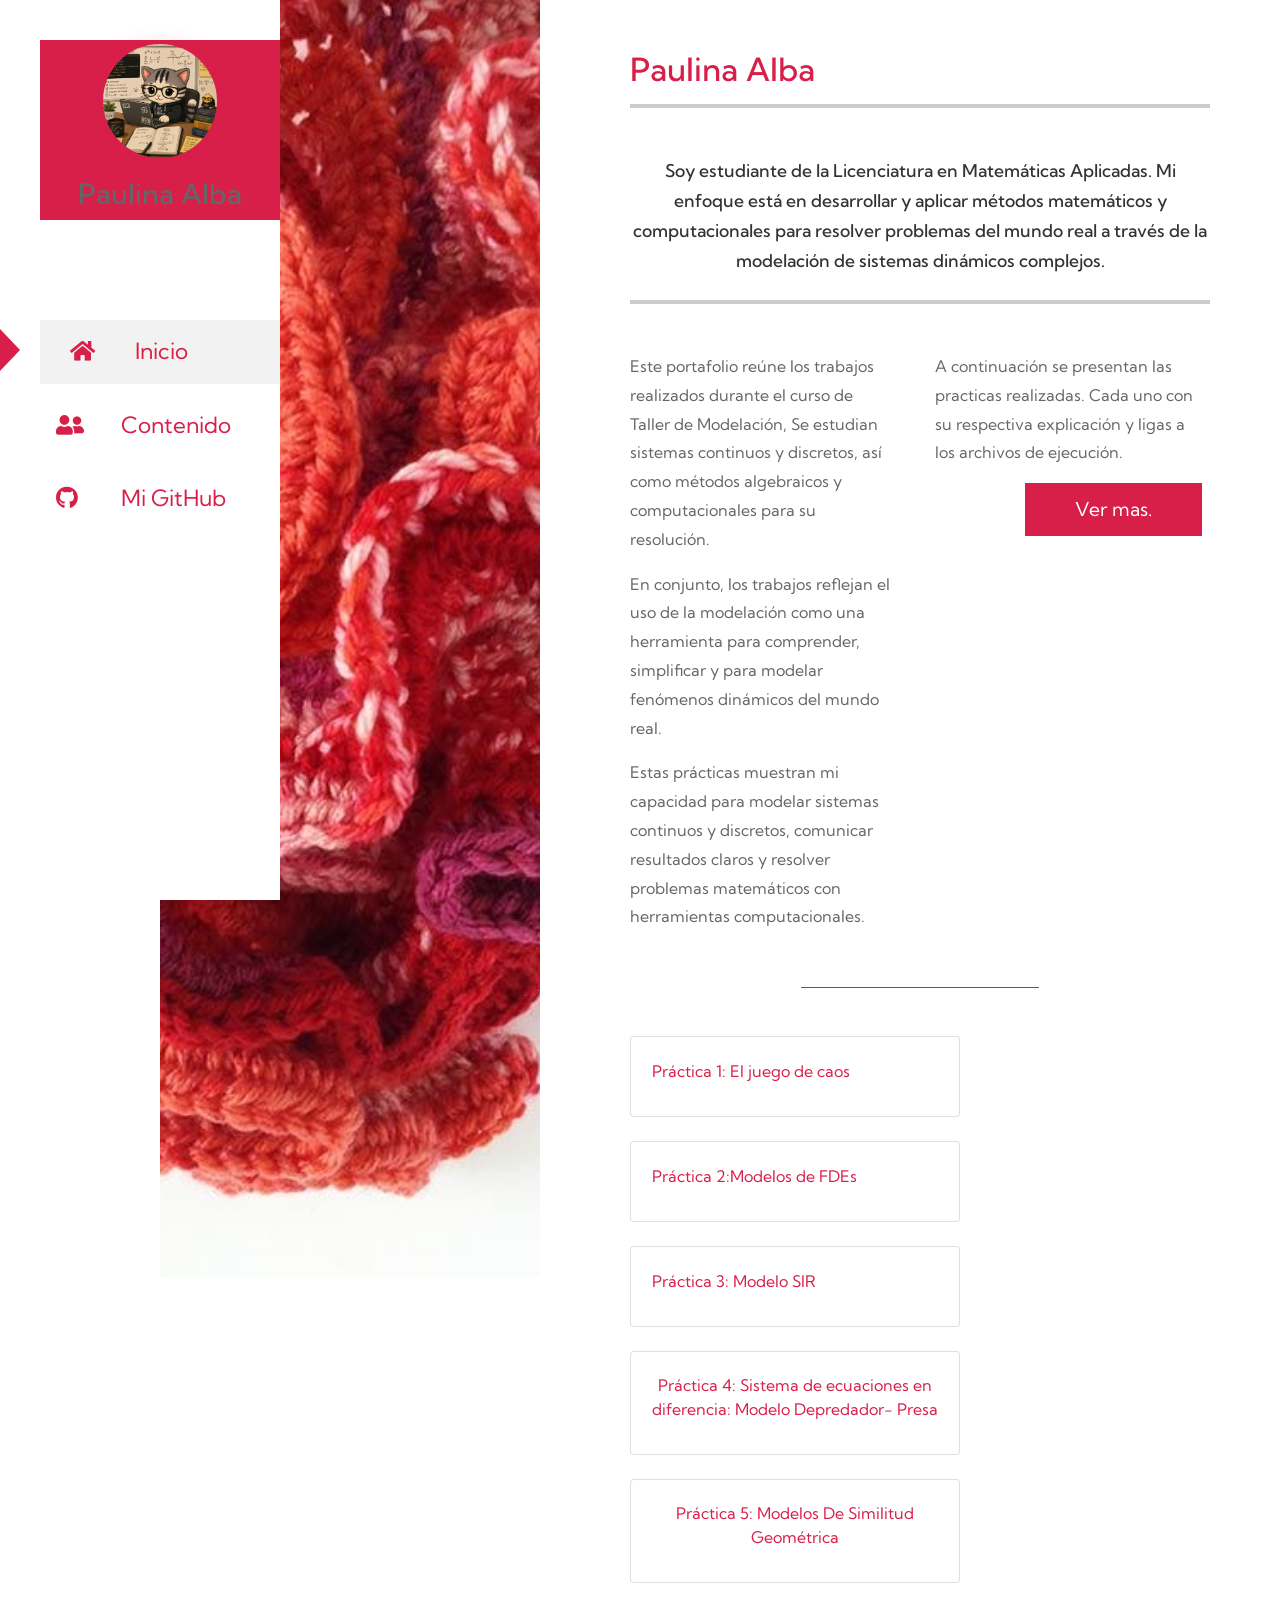
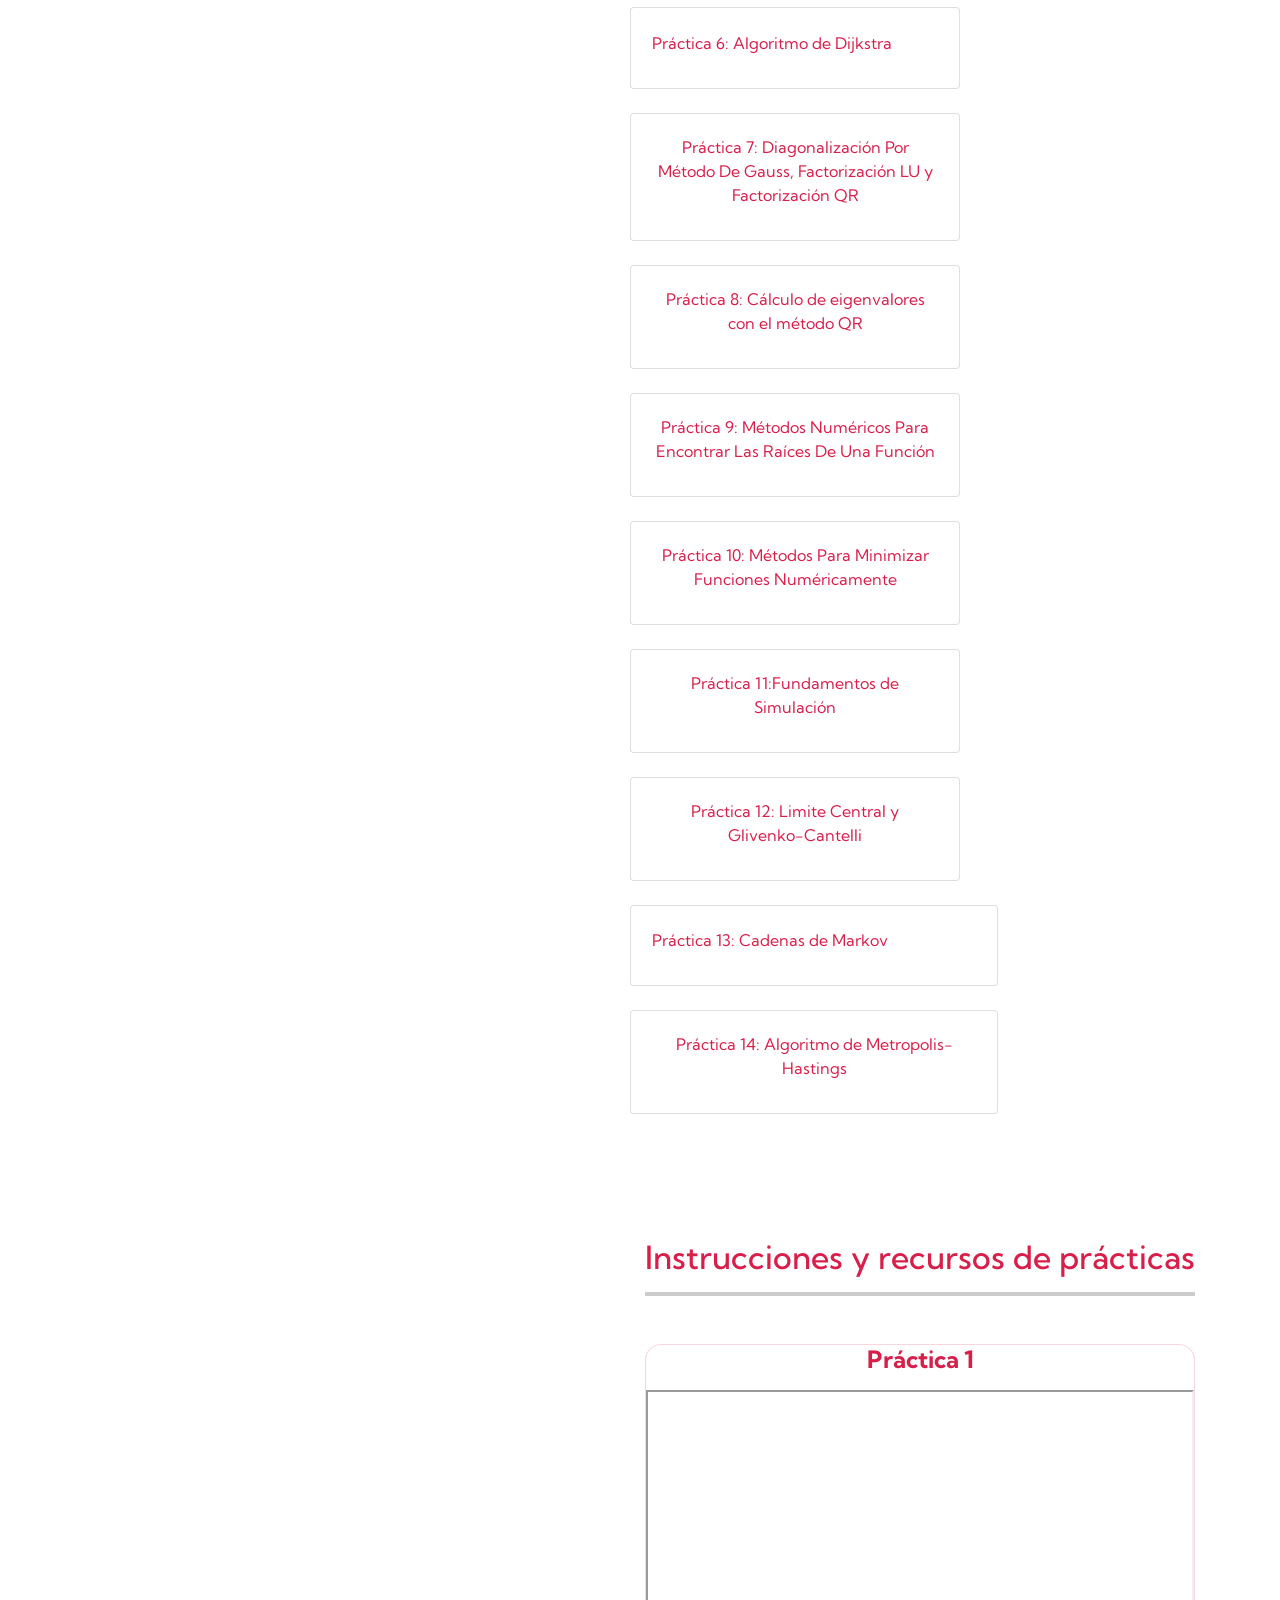
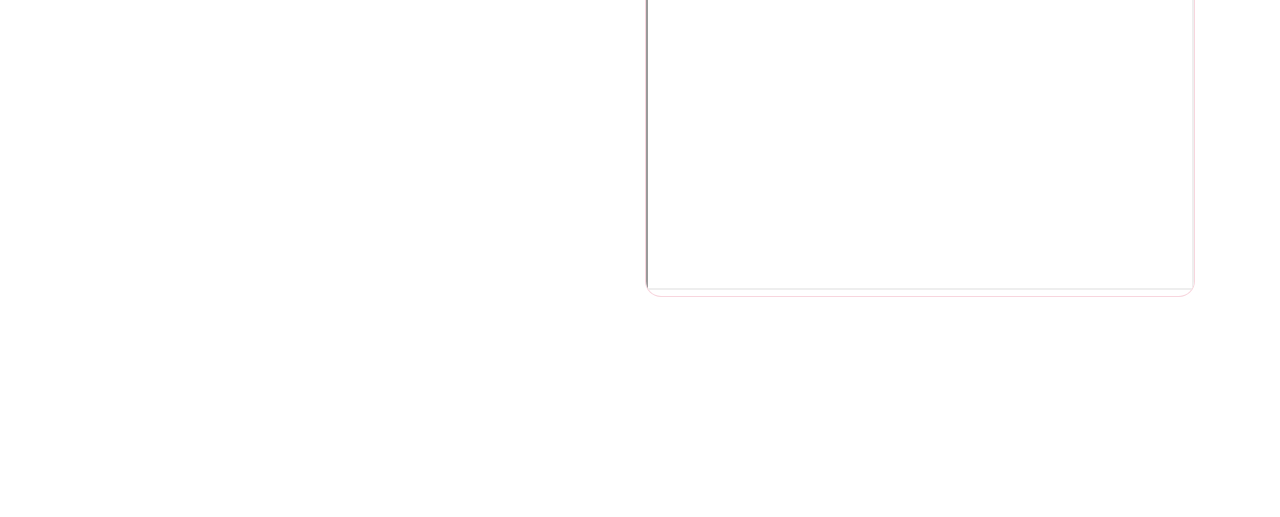
==== commit 0dd02fed: "Agrego practica final y cambio link de practica 5" ====
--- a/index.html
+++ b/index.html
@@ -410,7 +410,7 @@
 
                                                 <br><br>
 
-                                                <a href="https://github.com/citlalminatzin/05-go-fish-pau-leo-y-saul.git" target="_blank" class="btn btn-sm btn-outline-primary" role="button">Link de repositorio</a>
+                                                <a href="https://github.com/citlalminatzin/practica05_repo_pauauau.git" target="_blank" class="btn btn-sm btn-outline-primary" role="button">Link de repositorio</a>
                                                 <a href="#about" onclick="irASlide(4)" class="btn btn-sm btn-outline-secondary me-2" role="button">Ver pdf</a>
                                             </div>
 
@@ -639,6 +639,35 @@
                                                 <br><br>
 
                                                 <a href="https://github.com/citlalminatzin/13-markov-chains-pauauau420p" target="_blank" class="btn btn-sm btn-outline-primary" role="button">Link de repositorio</a>
+                                                <a href="#about" onclick="irASlide(12)" class="btn btn-sm btn-outline-secondary me-2" role="button">Ver pdf</a>
+                                            </div>
+
+                                        </div>
+                                        </div>
+                                                                        <div class="card mb-4" style="width: 23rem;">
+                                        <div class="card-body">
+                                            
+                                            <h5 class="card-title">
+                                                <button class="btn p-0 tm-text-primary text-decoration-none shadow-none" 
+                                                        data-bs-toggle="collapse" 
+                                                        data-bs-target="#collapseThirteen" 
+                                                        aria-expanded="false" 
+                                                        aria-controls="collapseThirteen">
+                                                    Práctica 14: Algoritmo de Metropolis-Hastings
+                                                </button>
+                                            </h5>
+
+                                            <div id="collapseThirteen" class="collapse">
+                                                <p class="card-text">
+                                                    En esta práctica se aprende a simular Cadenas de Markov y con ello analizar el
+                                                    comportamiento de varios ejemplos con Operaciones con Matrices en Python.
+
+                                                </p>
+
+
+                                                <br><br>
+
+                                                <a href="https://github.com/citlalminatzin/14-metropolis-hastings-pauauau420p.git" target="_blank" class="btn btn-sm btn-outline-primary" role="button">Link de repositorio</a>
                                                 <a href="#about" onclick="irASlide(12)" class="btn btn-sm btn-outline-secondary me-2" role="button">Ver pdf</a>
                                             </div>
 
@@ -728,6 +757,9 @@
                                         <h4>Práctica 13</h4>     
                                         <iframe src="assets/pdf/Practica13.pdf" width="100%" height="500px"></iframe>
                                     </div>
+                                    <div class="carousel-item text-center">
+                                        <h4>Práctica 14</h4>     
+                                        <iframe src="assets/pdf/PracticaFinal.pdf" width="100%" height="500px"></iframe>
 
                                     
                                 </div>
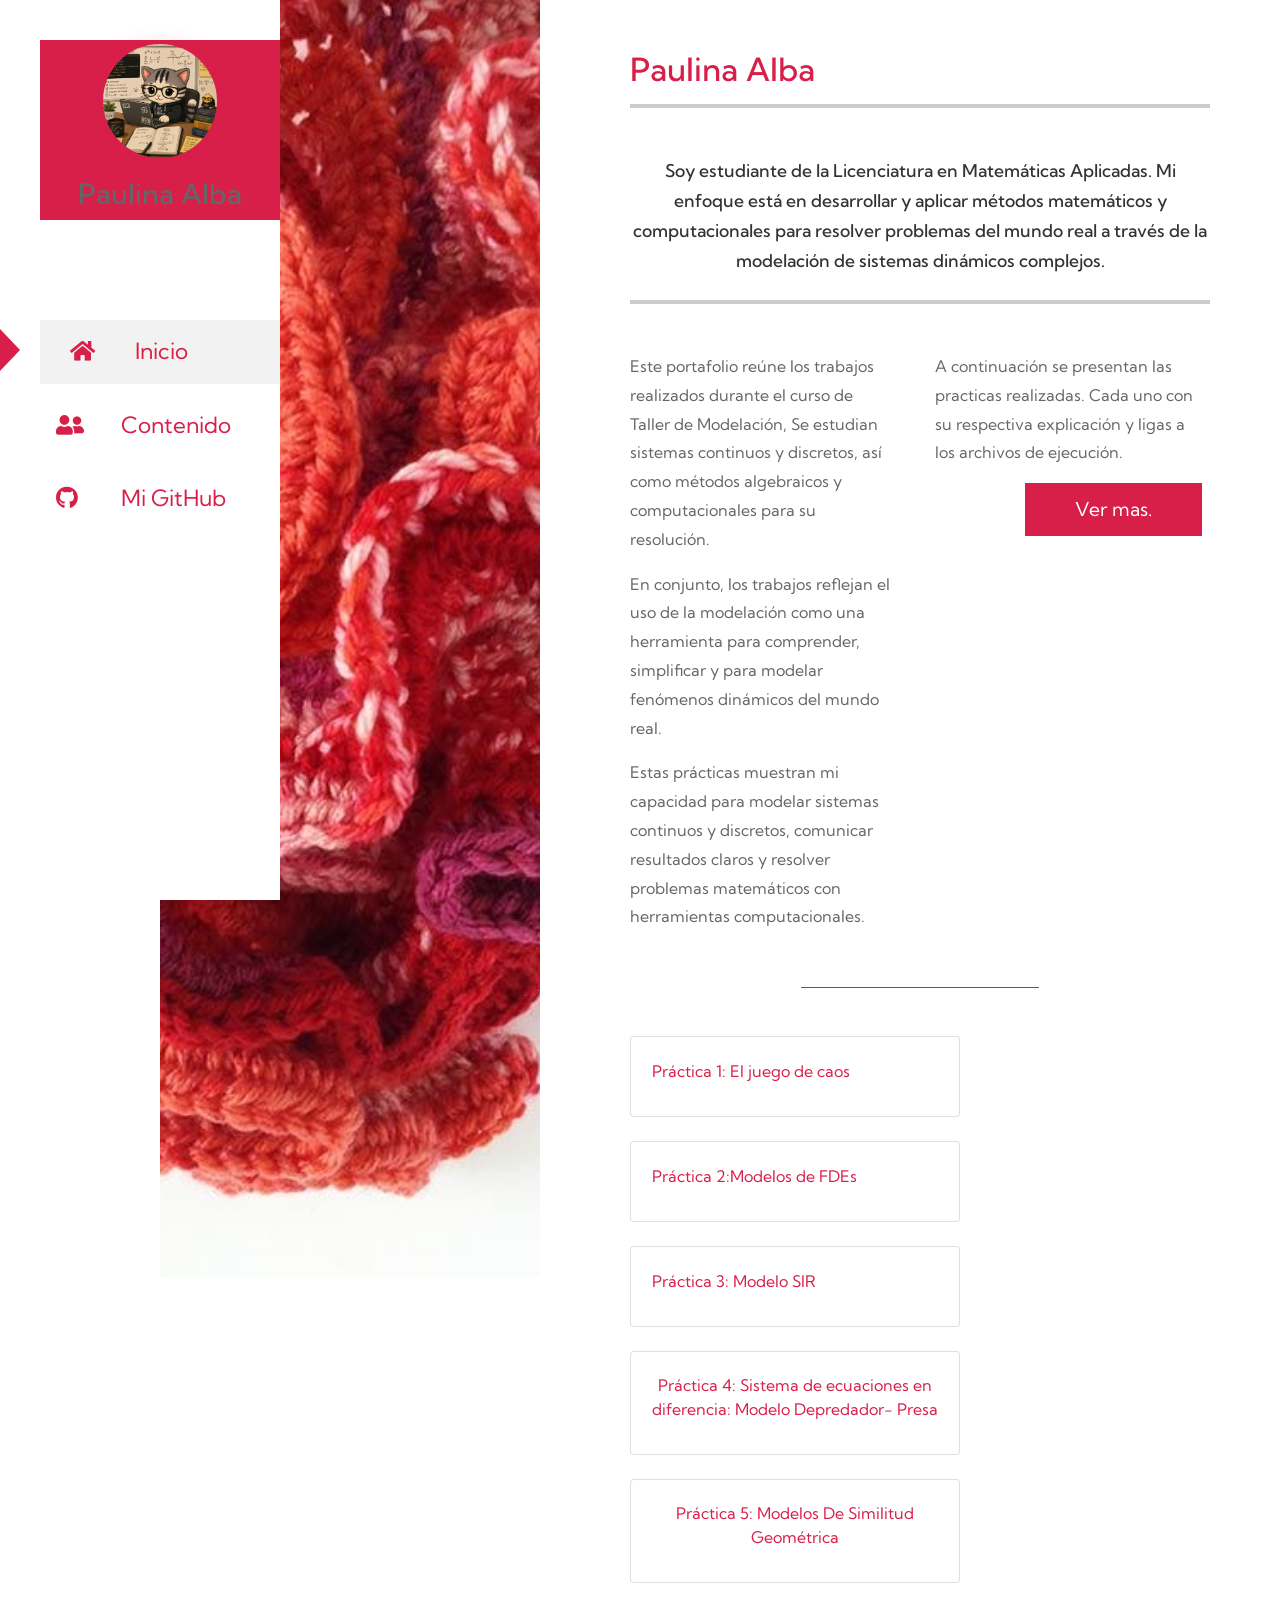
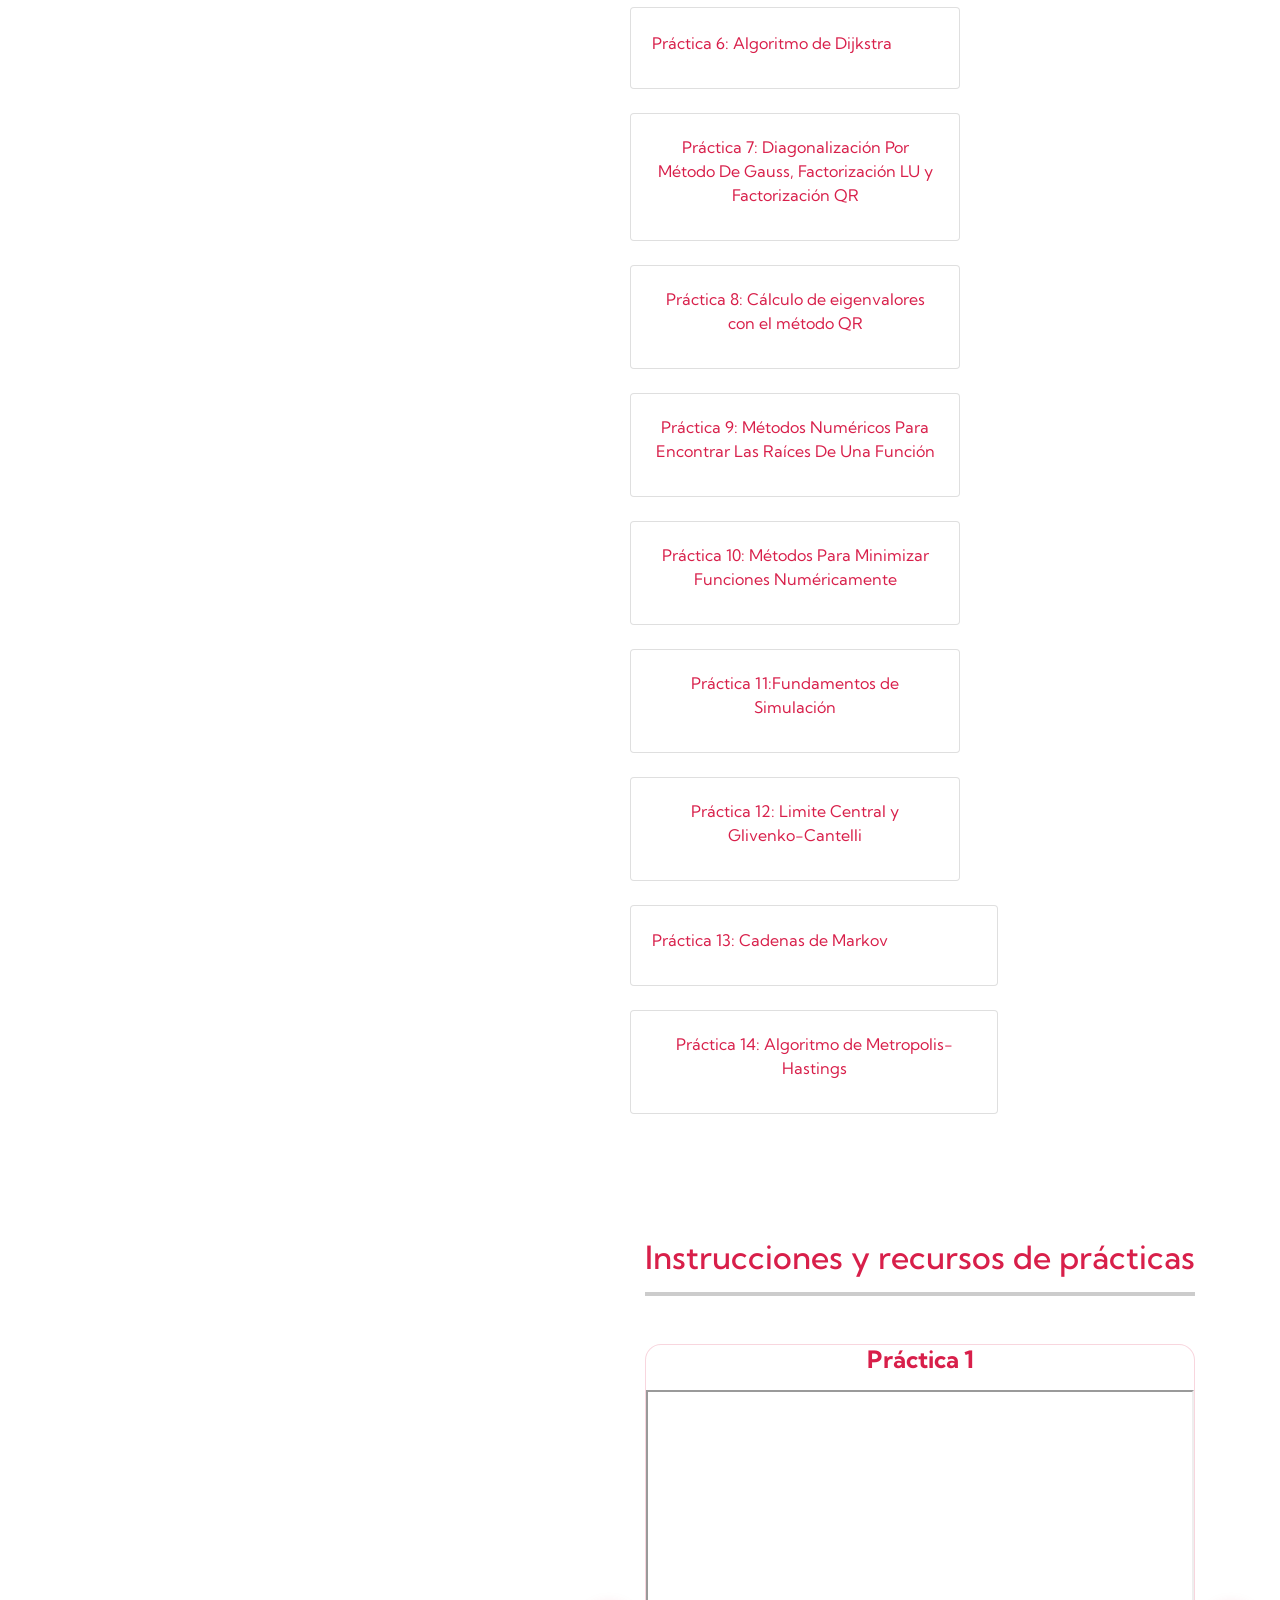
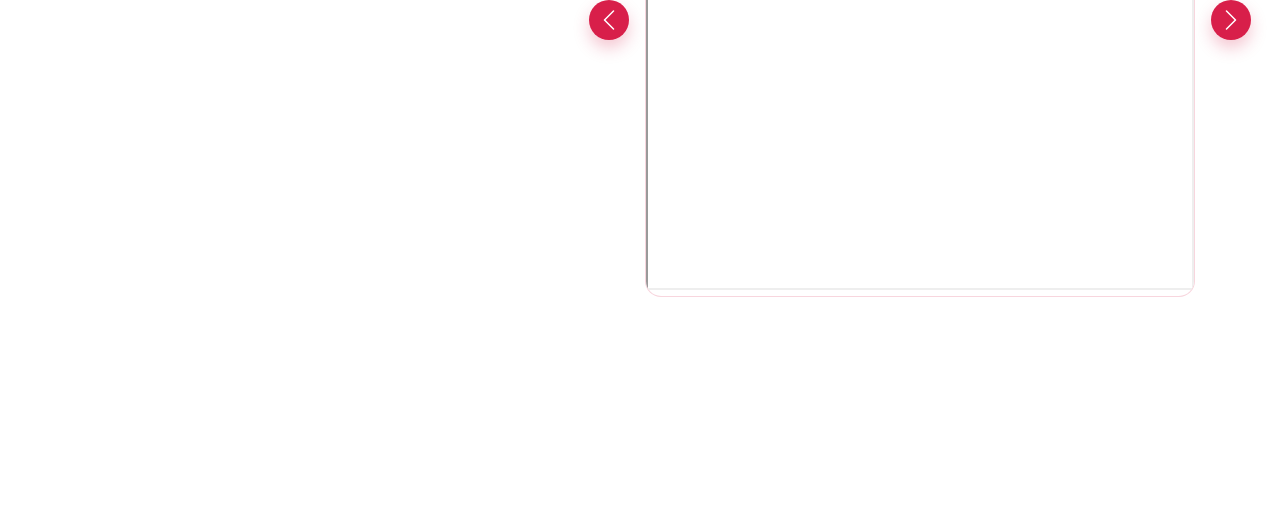
==== commit a0539f4a: "Intento de cambiar color" ====
--- a/index.html
+++ b/index.html
@@ -81,7 +81,7 @@
         }
         .tm-profile-text .tm-brand-subtitle {
             font-size: 0.85rem;
-            color: #666666;
+            color: #f5ddf6;
             margin: 0;
         }
         
@@ -668,7 +668,7 @@
                                                 <br><br>
 
                                                 <a href="https://github.com/citlalminatzin/14-metropolis-hastings-pauauau420p.git" target="_blank" class="btn btn-sm btn-outline-primary" role="button">Link de repositorio</a>
-                                                <a href="#about" onclick="irASlide(12)" class="btn btn-sm btn-outline-secondary me-2" role="button">Ver pdf</a>
+                                                <a href="#about" onclick="irASlide(13)" class="btn btn-sm btn-outline-secondary me-2" role="button">Ver pdf</a>
                                             </div>
 
                                         </div>
@@ -760,6 +760,7 @@
                                     <div class="carousel-item text-center">
                                         <h4>Práctica 14</h4>     
                                         <iframe src="assets/pdf/PracticaFinal.pdf" width="100%" height="500px"></iframe>
+                                    </div>
 
                                     
                                 </div>
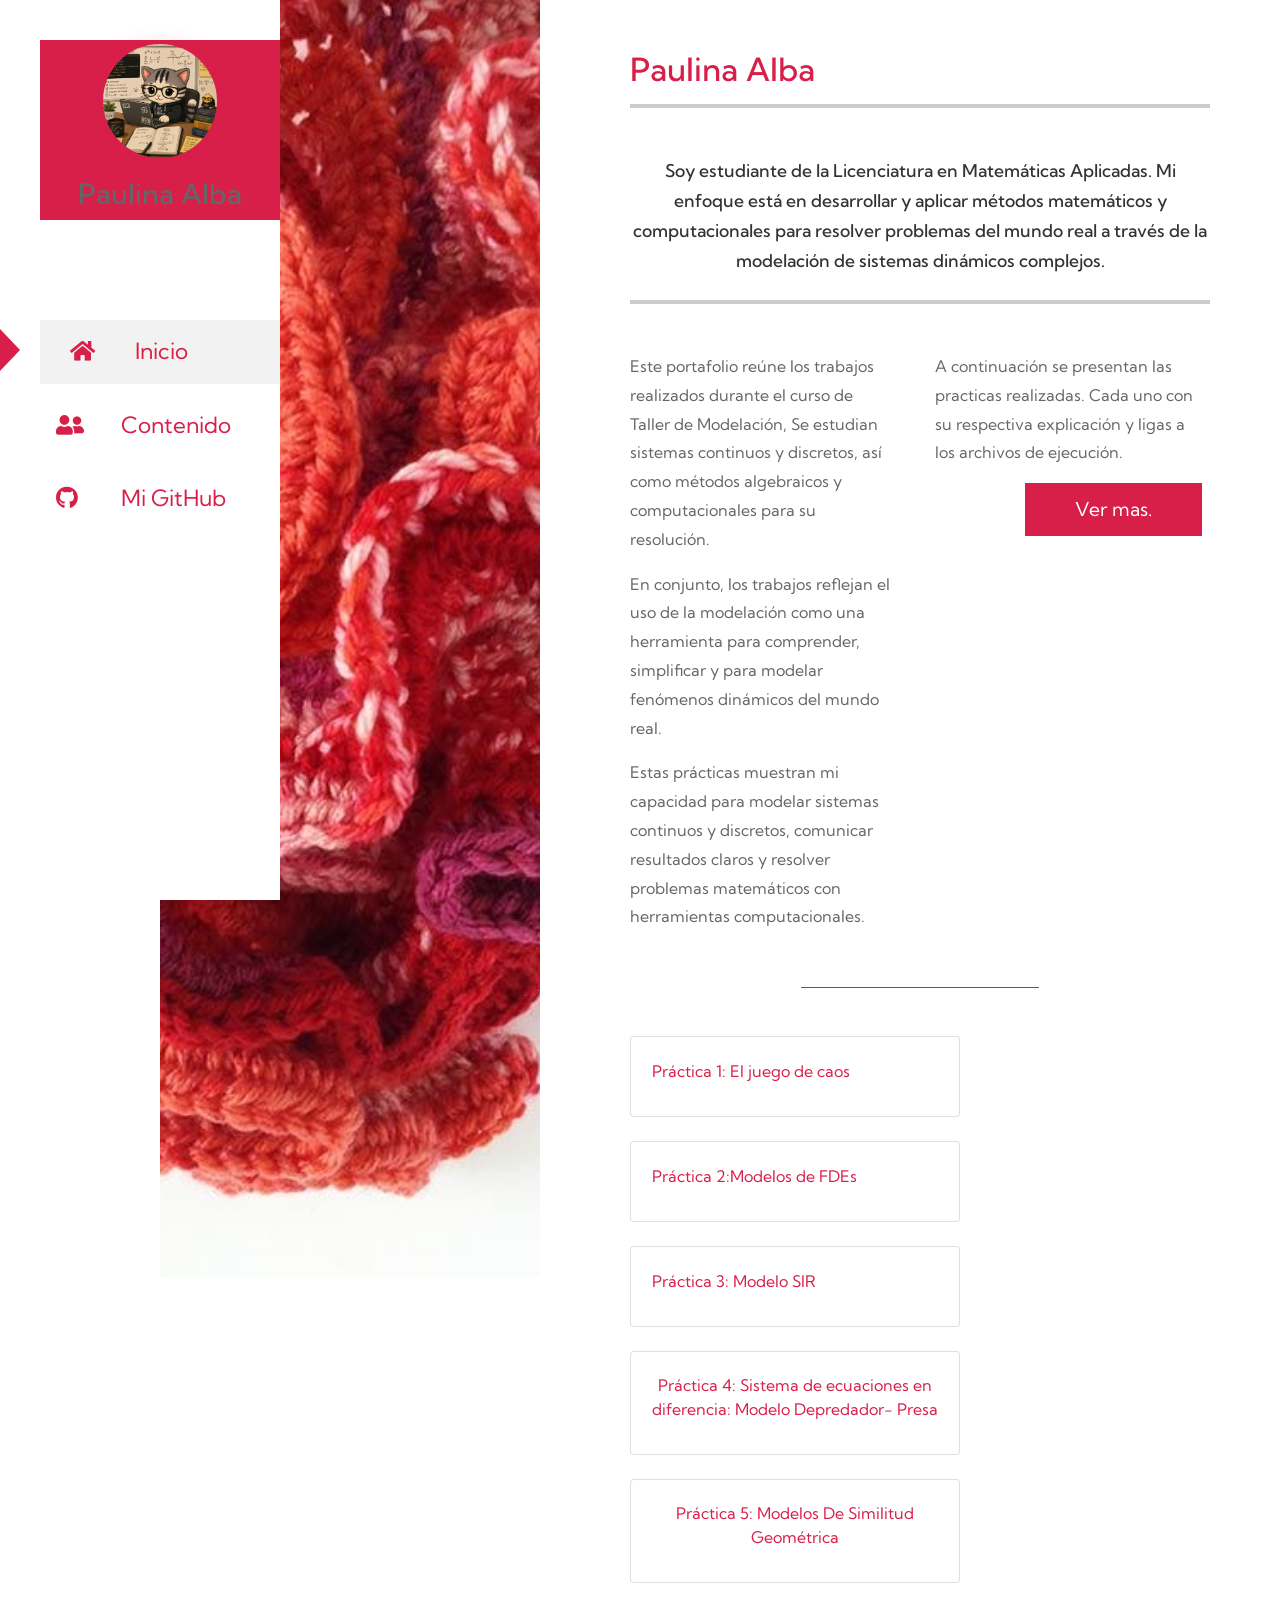
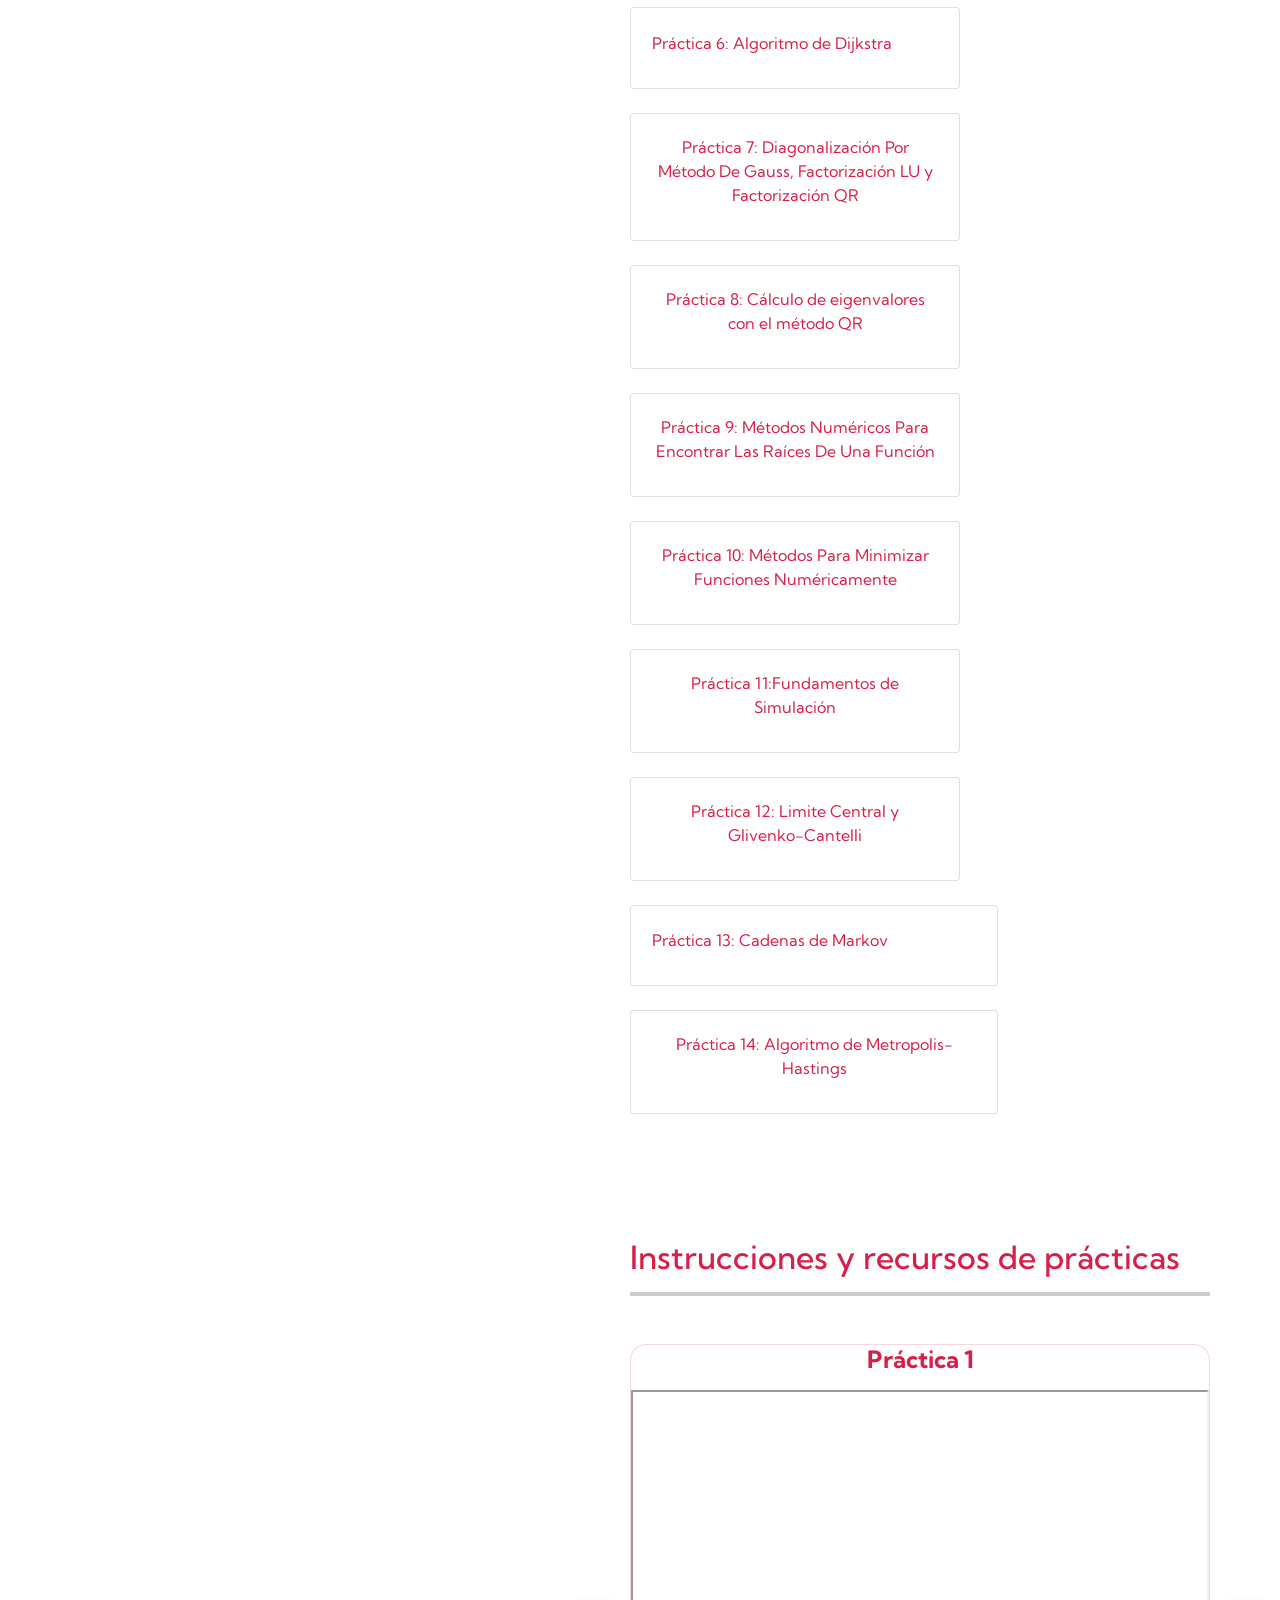
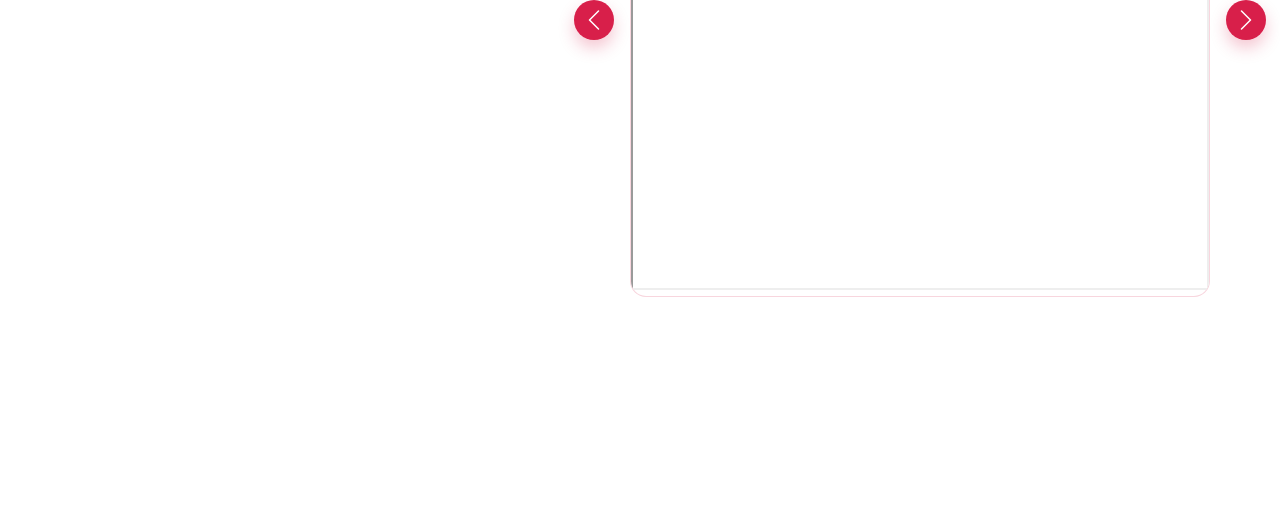
==== commit 9a24b050: "Cambio de color a botones y añado practica 14" ====
--- a/index.html
+++ b/index.html
@@ -584,8 +584,7 @@
                                             </div>
 
                                         </div>
-                                    </div>
-                                    </div>
+                                    </div>  
                                                                         <div class="card mb-4">
                                         <div class="card-body">
                                             
@@ -614,7 +613,6 @@
 
                                         </div>
                                     </div>
-                                    </div>
                                                                         <div class="card mb-4" style="width: 23rem;">
                                         <div class="card-body">
                                             
@@ -643,7 +641,7 @@
                                             </div>
 
                                         </div>
-                                        </div>
+                                    </div>
                                                                         <div class="card mb-4" style="width: 23rem;">
                                         <div class="card-body">
                                             
